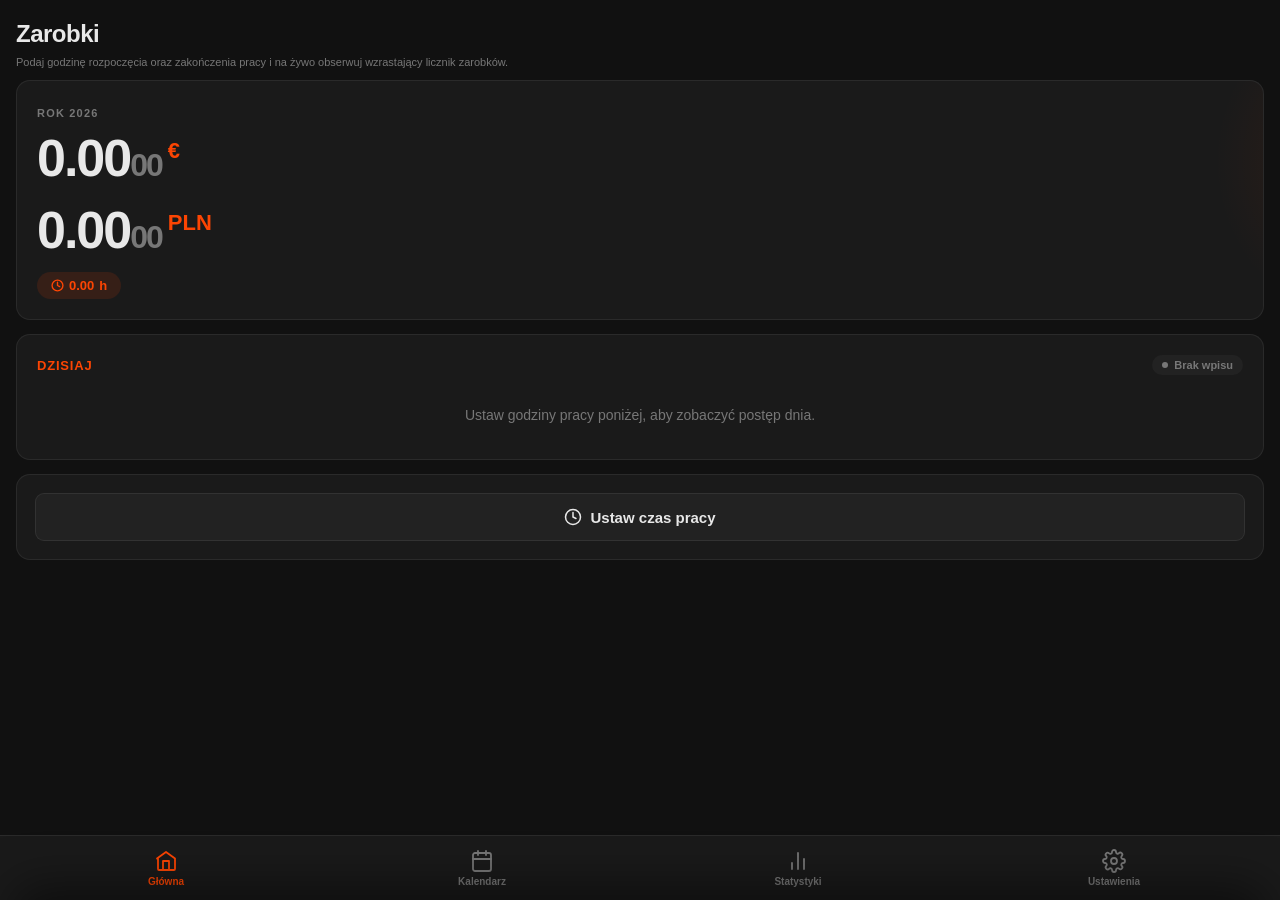
==== index.html @ 3e599119 "Update index.html" ====
<!DOCTYPE html>
<html lang="pl">
<head>
  <meta name="theme-color" content="#111111" id="theme-meta">
  <meta charset="UTF-8">
  <meta name="viewport" content="width=device-width, initial-scale=1.0, viewport-fit=cover">
  <meta name="apple-mobile-web-app-capable" content="yes">
  <meta name="mobile-web-app-capable" content="yes">
  <meta name="format-detection" content="telephone=no">
  <title>Kalkulator zarobków</title>
  <link rel="icon" type="image/png" href="Logo.png">
  <link rel="manifest" href="manifest.json">
  <style>
    *, *::before, *::after { box-sizing: border-box; margin: 0; padding: 0; }

    :root {
      --bg:        #111111;
      --surface:   #1a1a1a;
      --surface2:  #222222;
      --text:      #e8e8e8;
      --muted:     #777;
      --accent:    #fc4503;
      --accent-lo: rgba(252,69,3,0.12);
      --accent-hi: #ff6228;
      --border:    rgba(255,255,255,0.07);
      --success:   #22c55e;
      --warning:   #eab308;
      --danger:    #ff3b30;
      --r:         14px;
      --r-sm:      9px;
      --thumb-bg:  #3a3a3a;
      --thumb-ridge: rgba(255,255,255,0.35);
      --page-margin: 16px;
    }

    body.light {
      --bg:       #f0f0f5;
      --surface:  #ffffff;
      --surface2: #f7f7f9;
      --text:     #111111;
      --muted:    #6e6e73;
      --border:   rgba(0,0,0,0.07);
      --thumb-bg: #ffffff;
      --thumb-ridge: rgba(0,0,0,0.35);
    }
    
    html, body {
      overscroll-behavior-y: none;
    }

    .sheet {
      overscroll-behavior-y: contain;
    }

    html { height: 100%; background: var(--bg); }

    body {
      font-family: -apple-system, 'Segoe UI', Roboto, sans-serif;
      background: var(--bg);
      color: var(--text);
      min-height: 100%;
      overflow-x: hidden;
      overscroll-behavior-y: contain;
      -webkit-text-size-adjust: 100%;
      -webkit-tap-highlight-color: transparent;
      -webkit-overflow-scrolling: touch;
    }

    ::-webkit-scrollbar { display: none; }
    * { scrollbar-width: none; -ms-overflow-style: none; }

    .page {
      display: none;
      min-height: 100dvh;
      padding: 20px var(--page-margin) calc(88px + env(safe-area-inset-bottom));
    }
    .page.active {
      display: block;
      animation: pageIn 0.22s cubic-bezier(0.22,1,0.36,1) both;
    }

    @keyframes pageIn {
      from { opacity: 0; transform: translateY(10px); }
      to   { opacity: 1; transform: translateY(0);    }
    }

    h1 {
      font-size: 24px;
      font-weight: 700;
      letter-spacing: -0.5px;
      margin-bottom: 18px;
    }
    h2 {
      font-size: 13px;
      font-weight: 700;
      text-transform: uppercase;
      letter-spacing: 0.6px;
      color: var(--accent);
      margin-bottom: 14px;
    }

    .card {
      background: var(--surface);
      border-radius: var(--r);
      padding: 18px;
      margin-bottom: 14px;
      border: 1px solid var(--border);
    }

    /* ============================================================
       STAGGERED CARD ENTRANCE
    ============================================================ */
    .stagger-card {
      opacity: 0;
      transform: translateY(20px) scale(0.98);
      will-change: opacity, transform;
    }
    .stagger-card.stagger-visible {
      animation: staggerIn 350ms cubic-bezier(0.22,1,0.36,1) both;
    }
    @keyframes staggerIn {
      from {
        opacity: 0;
        transform: translateY(20px) scale(0.98);
      }
      to {
        opacity: 1;
        transform: translateY(0) scale(1);
      }
    }

    /* ============================================================
       STATS CARD CASCADE ANIMATION
    ============================================================ */
    .stats-animate {
      opacity: 0;
      transform: translateY(20px) scale(0.98);
      animation: statsCardIn 350ms cubic-bezier(0.22,1,0.36,1) forwards;
    }

    @keyframes statsCardIn {
      from {
        opacity: 0;
        transform: translateY(20px) scale(0.98);
      }
      to {
        opacity: 1;
        transform: translateY(0) scale(1);
      }
    }

    .field { margin-bottom: 14px; }
    .field:last-child { margin-bottom: 0; }

    label {
      display: block;
      font-size: 12px;
      font-weight: 700;
      text-transform: uppercase;
      letter-spacing: 0.5px;
      color: var(--accent);
      margin-bottom: 6px;
    }

    input[type="time"],
    input[type="date"],
    input[type="number"],
    select {
      width: 100%;
      padding: 12px 14px;
      background: var(--surface2);
      border: 1.5px solid var(--border);
      border-radius: var(--r-sm);
      color: var(--text);
      font-size: 16px;
      font-family: inherit;
      outline: none;
      -webkit-appearance: none;
      transition: border-color 0.2s;
    }
    input:focus, select:focus { border-color: var(--accent); }
    select option { background: var(--surface); }
    
    .sheet-actions {
      display: flex;
      gap: 10px;
      width: 100%;
      margin-top: 15px;
      align-items: center;
    }

    .sheet-actions .btn {
      flex: 1 !important;
      height: 48px !important;
      padding: 12px 8px;
      border: none;
      border-radius: var(--r-sm, 9px);
      font-size: 15px;
      font-weight: 600;
      cursor: pointer;
      color: #ffffff;
      transition: opacity 0.2s ease, transform 0.1s ease;
      text-align: center;
      display: inline-flex;
      align-items: center;
      justify-content: center;
      margin: 0 !important;
    }

    .sheet-actions .btn-action:active {
      transform: scale(0.98);
      opacity: 0.9;
    }

    .sheet-actions .btn-danger {
      background-color: var(--surface2) !important;
      border: 1px solid var(--border, rgba(255,255,255,0.07)) !important;
      color: var(--danger) !important;
    }

    .sheet-actions .btn-ghost {
      background-color: var(--surface2, #222222);
      border: 1px solid var(--border, rgba(255,255,255,0.07)) !important;
      color: var(--text, #e8e8e8);
    }

    .sheet-actions .btn-primary {
      background-color: var(--accent, #fc4503);
    }

    .btn {
      display: flex;
      align-items: center;
      justify-content: center;
      gap: 8px;
      width: 100%;
      min-height: 48px;
      padding: 12px 16px;
      border: none;
      border-radius: var(--r-sm);
      font-size: 15px;
      font-weight: 600;
      font-family: inherit;
      cursor: pointer;
      transition: transform 0.1s ease, opacity 0.15s ease, background 0.2s;
      user-select: none;
    }
    .btn:active { transform: scale(0.96); opacity: 0.85; }
    .btn:disabled {
      opacity: 0.4;
      cursor: not-allowed;
      pointer-events: none;
    }

    .btn-primary { background: var(--accent); color: #fff; }
    .btn-ghost   { background: var(--surface2); color: var(--text); border: 1px solid var(--border); }
    .btn-danger  { background: var(--surface2); color: #ff453a; border: 1px solid var(--border); }

    .btn + .btn { margin-top: 8px; }

    /* ============================================================
       TIME PICKER COMPONENT
    ============================================================ */
    .tp-block { margin-bottom: 20px; }
    .tp-block:last-child { margin-bottom: 0; }

    .tp-label {
      display: block;
      font-size: 12px;
      font-weight: 700;
      text-transform: uppercase;
      letter-spacing: 0.5px;
      color: var(--accent);
      margin-bottom: 10px;
    }

    .tp-matrix {
      display: flex;
      justify-content: center;
      align-items: center;
      gap: 6px;
      margin-bottom: 16px;
    }

    .tp-group {
      display: flex;
      gap: 4px;
      padding: 4px;
      border: 2px solid transparent;
      border-radius: calc(var(--r-sm) + 4px);
      transition: border-color 0.15s, box-shadow 0.15s;
    }
    .tp-group.active {
      border-color: var(--accent);
      box-shadow: 0 0 0 3px var(--accent-lo);
    }

    .tp-cell {
      width: 44px;
      height: 56px;
      background: var(--surface2);
      border-radius: var(--r-sm);
      display: flex;
      align-items: center;
      justify-content: center;
      font-size: 28px;
      font-weight: 700;
      color: var(--text);
      font-variant-numeric: tabular-nums;
      cursor: pointer;
      border: 1px solid var(--border);
      transition: background 0.15s;
      -webkit-user-select: none;
      user-select: none;
    }
    .tp-cell.placeholder { color: var(--muted); }
    .tp-cell:active { background: var(--accent-lo); }

    .tp-colon {
      font-size: 28px;
      font-weight: 700;
      color: var(--muted);
      padding: 0 2px;
      font-variant-numeric: tabular-nums;
    }

    .tp-hidden-input {
      position: absolute;
      opacity: 0;
      pointer-events: none;
      width: 1px;
      height: 1px;
      border: 0;
      padding: 0;
      font-size: 16px;
    }

    .tp-slider-wrap {
      position: relative;
      padding: 12px 0 4px;
      margin: 0 6px;
    }

    .tp-track {
      position: relative;
      height: 44px;
      background: var(--surface2);
      border-radius: var(--r-sm);
      border: 1px solid var(--border);
      overflow: visible;
      touch-action: pan-y;
      cursor: pointer;
    }

    .tp-thumb {
      position: absolute;
      top: -8px;
      bottom: -8px;
      width: 36px;
      background: var(--thumb-bg);
      border-radius: 10px;
      transform: translateX(-50%);
      display: flex;
      align-items: center;
      justify-content: center;
      gap: 3px;
      box-shadow: 0 3px 10px rgba(0,0,0,0.35);
      cursor: grab;
      touch-action: pan-y;
      z-index: 2;
      transition: transform 0.18s cubic-bezier(0.34,1.56,0.64,1);
    }
    .tp-thumb:active { cursor: grabbing; }
    .tp-thumb.pressed {
      transform: translateX(-50%) scale(0.88);
    }
    .tp-thumb::before,
    .tp-thumb::after,
    .tp-thumb > span {
      content: '';
      display: block;
      width: 2px;
      height: 22px;
      background: var(--thumb-ridge);
      border-radius: 1px;
    }
    .tp-thumb > span { background: var(--thumb-ridge); }

    .tp-ticks {
      position: absolute;
      top: 0; left: 0; right: 0; bottom: 0;
      pointer-events: none;
      border-radius: var(--r-sm);
      overflow: hidden;
    }
    .tp-tick {
      position: absolute;
      top: 50%;
      width: 1px;
      height: 8px;
      background: rgba(255,255,255,0.18);
      transform: translateY(-50%);
      border-radius: 10px;
    }
    .tp-tick.active {
      background: var(--accent);
      width: 2px;
      box-shadow: 0px 0px 8px 0px var(--accent);
    }
    body.light .tp-tick {
      background: rgba(0,0,0,0.15);
    }
    body.light .tp-tick.active {
      background: var(--accent);
    }

    .tp-axis {
      display: flex;
      justify-content: space-between;
      margin-top: 10px;
      padding: 0 4px;
    }
    .tp-axis span {
      margin-bottom: 8px;
      font-size: 13px;
      font-weight: 600;
      color: var(--muted);
    }

    .tp-error {
      color: var(--danger);
      font-size: 13px;
      font-weight: 600;
      text-align: center;
      margin-bottom: 12px;
      padding: 8px;
      background: rgba(255,59,48,0.08);
      border-radius: var(--r-sm);
      display: none;
    }
    .tp-error.show { display: block; }

    /* ============================================================
       EARNINGS
    ============================================================ */
    .earnings-card {
      padding: 26px 20px 20px;
      text-align: left;
      position: relative;
      overflow: hidden;
    }
    .earnings-card::before {
      content: '';
      position: absolute;
      top: -40%; left: 110%;
      transform: translateX(-50%);
      width: 350px; height: 350px;
      background: radial-gradient(circle, var(--accent-lo) 0%, transparent 70%);
      pointer-events: none;
    }

    .earnings-eyebrow {
      font-size: 11px;
      font-weight: 700;
      text-transform: uppercase;
      letter-spacing: 1.2px;
      color: var(--muted);
      margin-bottom: 8px;
    }

    .earnings-eur, .earnings-pln {
      font-size: 52px;
      font-weight: 800;
      letter-spacing: -2px;
      color: var(--text);
      line-height: 1.1;
      font-variant-numeric: tabular-nums;
      margin-bottom: 10px;
    }

    .small-decimal {
      font-size: 32px;
      font-weight: 700;
      color: var(--muted);
      vertical-align: baseline;
      margin-right: 2px;
    }

    .earnings-eur-symbol, .earnings-pln-symbol {
      font-size: 22px;
      font-weight: 600;
      color: var(--accent);
      vertical-align: super;
      letter-spacing: 0;
      margin-left: 4px;
    }

    .earnings-pln { margin-bottom: 18px; }

    /* ============================================================
       ANIMATED DIGIT FLIP
    ============================================================ */
    .digit-wrapper {
      display: inline-block;
      position: relative;
      vertical-align: baseline;
      overflow: hidden;
      height: 1.2em;
      line-height: 1.2;
    }

    .digit-current,
    .digit-next {
      display: block;
      position: absolute;
      top: 0;
      left: 0;
      right: 0;
      will-change: transform, filter, opacity;
    }

    .digit-current {
      position: relative;
    }

    .digit-flip-out {
      animation: digitFlipOut 0.35s cubic-bezier(0.4, 0.0, 0.6, 1) forwards;
    }

    .digit-flip-in {
      animation: digitFlipIn 0.35s cubic-bezier(0.4, 0.0, 0.6, 1) forwards;
    }

    @keyframes digitFlipOut {
      0% {
        transform: translateY(0) scale(1);
        filter: blur(0px);
        opacity: 1;
      }
      50% {
        transform: translateY(-15%) scale(0.92);
        filter: blur(3px);
        opacity: 0.3;
      }
      100% {
        transform: translateY(-30%) scale(0.85);
        filter: blur(5px);
        opacity: 0;
      }
    }

    @keyframes digitFlipIn {
      0% {
        transform: translateY(30%) scale(0.85);
        filter: blur(5px);
        opacity: 0;
      }
      50% {
        transform: translateY(15%) scale(0.92);
        filter: blur(3px);
        opacity: 0.3;
      }
      100% {
        transform: translateY(0) scale(1);
        filter: blur(0px);
        opacity: 1;
      }
    }

    .earnings-eur, .earnings-pln {
      font-size: 52px;
      font-weight: 800;
      letter-spacing: -2px;
      color: var(--text);
      line-height: 1.2;
      font-variant-numeric: tabular-nums;
      margin-bottom: 10px;
      white-space: nowrap;
    }

    .small-decimal {
      font-size: 32px;
      font-weight: 700;
      color: var(--muted);
      vertical-align: baseline;
      margin-right: 2px;
      display: inline-block;
    }

    .hours-pill {
      display: inline-flex;
      align-items: center;
      gap: 5px;
      background: var(--accent-lo);
      color: var(--accent);
      border-radius: 20px;
      padding: 6px 14px;
      font-size: 13px;
      font-weight: 700;
    }

    .year-row {
      display: none;
      align-items: center;
      justify-content: center;
      gap: 6px;
      margin-top: 18px;
      padding-top: 16px;
      border-top: 1px solid var(--border);
    }
    .year-row-label { font-size: 13px; color: var(--muted); margin-right: 4px; }

    .yr-btn {
      min-width: 44px; min-height: 44px;
      background: none; border: none; cursor: pointer;
      color: var(--accent);
      font-size: 16px;
      border-radius: var(--r-sm);
      display: flex; align-items: center; justify-content: center;
      transition: background 0.2s, transform 0.18s cubic-bezier(0.34,1.56,0.64,1);
    }
    .yr-btn:active { transform: scale(0.88); background: var(--accent-lo); }

    #mainYearInput {
      width: 72px;
      text-align: center;
      font-size: 18px;
      font-weight: 700;
      padding: 8px 4px;
    }

    .month-picker {
      display: flex;
      align-items: center;
      gap: 8px;
      margin-bottom: 14px;
    }

    .mon-arrow {
      min-width: 44px; min-height: 44px;
      background: none; border: none; cursor: pointer;
      color: var(--accent); font-size: 18px;
      border-radius: 50%;
      display: flex; align-items: center; justify-content: center;
      flex-shrink: 0;
      transition: background 0.2s, transform 0.18s cubic-bezier(0.34,1.56,0.64,1);
    }
    .mon-arrow:active { transform: scale(0.88); background: var(--accent-lo); }

    #monthSelect { flex: 1; font-weight: 600; text-align: center; }
    #yearInput   { width: 74px; text-align: center; font-weight: 600; padding: 12px 6px; }

    /* ============================================================
       CALENDAR & MULTI-SELECT
    ============================================================ */
    #calendar {
      display: grid;
      grid-template-columns: repeat(7, 1fr);
      gap: 4px;
      margin-bottom: 14px;
      transition: opacity 0.2s ease;
      touch-action: none;
      user-select: none;
      -webkit-user-select: none;
    }
    #calendar.fade { opacity: 0; }

    .cal-label {
      font-size: 10px;
      font-weight: 700;
      text-transform: uppercase;
      text-align: center;
      padding: 6px 2px;
      color: var(--muted);
    }
    .cal-label.sun { color: var(--accent); }

    .cal-day {
      background: var(--surface);
      border-radius: var(--r-sm);
      min-height: 48px;
      display: flex;
      flex-direction: column;
      align-items: center;
      justify-content: center;
      gap: 3px;
      font-size: 13px;
      cursor: pointer;
      border: 1.5px solid transparent;
      transition: transform 0.1s ease, background 0.15s;
      position: relative;
      border: solid 1px var(--border);
    }
    .cal-day:active { transform: scale(0.9); background: var(--surface2); }
    .cal-day.sun { color: var(--accent); }
    .cal-day.today { background: var(--surface2); }
    .cal-day.sel { border-color: var(--accent); }
    .cal-day.multi-sel {
      background: var(--accent-lo);
      border-color: var(--accent);
      color: var(--accent);
      border-width: 2px;
    }

    .cal-badge {
      background: var(--accent);
      color: #fff;
      border-radius: 6px;
      padding: 1px 5px;
      font-size: 9px;
      font-weight: 800;
      line-height: 1.4;
    }
    .cal-badge.off { background: #444; color: #aaa; }

    #dayDetails { margin-bottom: 14px; display: none; }
    #dayDetails h2 { color: var(--text); font-size: 15px; text-transform: none; letter-spacing: 0; }

    .detail-row {
      display: flex;
      justify-content: space-between;
      align-items: center;
      padding: 11px 0;
      border-bottom: 1px solid var(--border);
      font-size: 14px;
    }
    .detail-row:last-of-type { border-bottom: none; }
    .detail-key { color: var(--muted); }
    .detail-val { font-weight: 600; }

    .day-actions { display: flex; gap: 8px; margin-top: 14px; }
    .day-actions .btn { flex: 1; margin: 0; font-size: 14px; }

    .sum-row {
      display: flex; justify-content: space-between; align-items: center;
      padding: 11px 0; font-size: 14px;
      border-bottom: 1px solid var(--border);
    }
    .sum-row:last-child { border-bottom: none; }
    .sum-row .val { font-weight: 700; color: var(--accent); }
    .sum-row .val.error { color: var(--danger); font-size: 12px; text-align: right; }
    .sum-row .key { color: var(--muted); }

    #customDateRange { display: flex; gap: 12px; }
    #customDateRange .field { flex: 1; }

    .overlay {
      position: fixed; inset: 0;
      background: rgba(0,0,0,0.55);
      z-index: 100;
      opacity: 0; pointer-events: none;
      transition: opacity 0.3s ease;
      -webkit-backdrop-filter: blur(2px);
      backdrop-filter: blur(2px);
    }
    .overlay.open { opacity: 1; pointer-events: all; }

    .sheet {
      position: fixed;
      bottom: var(--page-margin);
      left: var(--page-margin);
      right: var(--page-margin);
      background: var(--surface);
      border-radius: var(--r);
      padding: 20px 20px calc(20px + env(safe-area-inset-bottom));
      z-index: 101;
      transform: translateY(calc(100% + var(--page-margin)));
      transition: transform 0.35s cubic-bezier(0.34,1.2,0.64,1);
      box-shadow: 0 -12px 48px rgba(0,0,0,0.5);
      border: 1px solid var(--border);
      max-height: calc(92dvh - var(--page-margin) * 2);
      overflow-y: auto;
      overscroll-behavior-y: contain;
      touch-action: auto;
    }
    .sheet.open { transform: translateY(0); transition: transform 0.35s cubic-bezier(0.22, 1, 0.36, 1); }
    .sheet.dragging { transition: none; }

    .sheet-handle {
      width: 34px; height: 4px;
      background: var(--border);
      border-radius: 2px;
      margin: 0 auto 18px;
    }
    .sheet-date {
      font-size: 17px; font-weight: 700;
      text-align: center; margin-bottom: 18px;
      color: var(--text);
    }

    .bottom-nav {
      position: fixed;
      bottom: 0; left: 0; right: 0;
      background: var(--surface);
      -webkit-backdrop-filter: blur(24px);
      backdrop-filter: blur(24px);
      display: flex;
      justify-content: space-around;
      align-items: center;
      padding: 6px 8px calc(6px + env(safe-area-inset-bottom));
      z-index: 50;
      border-top: 1px solid var(--border);
    }

    .nav-btn {
      flex: 1;
      min-height: 52px;
      background: none; border: none; cursor: pointer;
      display: flex; flex-direction: column;
      align-items: center; justify-content: center;
      gap: 3px;
      border-radius: var(--r-sm);
      color: var(--muted);
      transition: color 0.2s, transform 0.18s cubic-bezier(0.34,1.56,0.64,1), background 0.2s;
      padding: 6px 4px;
    }
    .nav-btn:active { transform: scale(0.88); background: var(--surface2); }
    .nav-btn.active { color: var(--accent); }

    .nav-btn svg {
      width: 24px; height: 24px;
      stroke: currentColor;
      fill: none;
      stroke-width: 1.8;
      stroke-linecap: round;
      stroke-linejoin: round;
      transition: stroke 0.2s;
    }
    .nav-btn span { font-size: 10px; font-weight: 600; }

    .settings-block { margin-bottom: 14px; }

    .sync-row {
      display: flex; align-items: center;
      justify-content: space-between;
      margin-bottom: 12px;
    }
    .sync-pill {
      display: inline-flex; align-items: center;
      gap: 6px; font-size: 12px; font-weight: 700;
      padding: 5px 12px; border-radius: 20px;
    }
    .sync-dot { width: 7px; height: 7px; border-radius: 50%; }

    .sync-pill.synced  { background: rgba(34,197,94,.13); color: #22c55e; }
    .sync-pill.synced  .sync-dot { background: #22c55e; }
    .sync-pill.syncing { background: rgba(234,179,8,.13); color: #eab308; }
    .sync-pill.syncing .sync-dot { background: #eab308; animation: blink 1s infinite; }
    .sync-pill.offline { background: var(--surface2); color: var(--muted); }
    .sync-pill.offline .sync-dot { background: var(--muted); }

    @keyframes blink { 0%,100%{opacity:1} 50%{opacity:0.3} }

    #installSection { display: none; }
    #installSection.show { display: block; }

    #toast {
      position: fixed;
      bottom: calc(80px + env(safe-area-inset-bottom) + 12px);
      left: 50%; transform: translateX(-50%) translateY(8px);
      background: #222; color: #fff;
      padding: 10px 20px; border-radius: 20px;
      font-size: 14px; font-weight: 600;
      white-space: nowrap; pointer-events: none;
      z-index: 200;
      opacity: 0;
      transition: opacity 0.2s, transform 0.2s;
    }
    #toast.show {
      opacity: 1;
      transform: translateX(-50%) translateY(0);
    }

    .divider { height: 1px; background: var(--border); margin: 14px 0; }
  
    hr{
      border: none;
      height: 1px;
      background-color: var(--border);
      margin: 20px 0;
    }

    /* ============================================================
       TODAY LIVE CARD
    ============================================================ */
    .today-live-card {
      padding: 20px;
      position: relative;
      overflow: hidden;
    }

    .today-live-header {
      display: flex;
      align-items: center;
      justify-content: space-between;
      margin-bottom: 16px;
    }

    .today-live-title {
      font-size: 13px;
      font-weight: 700;
      text-transform: uppercase;
      letter-spacing: 0.8px;
      color: var(--accent);
    }

    .today-live-status {
      display: inline-flex;
      align-items: center;
      gap: 6px;
      font-size: 11px;
      font-weight: 700;
      padding: 4px 10px;
      border-radius: 20px;
    }

    .today-live-status.active {
      background: rgba(252,69,3,0.12);
      color: var(--accent);
    }
    .today-live-status.active .status-dot {
      background: var(--accent);
      animation: blink 1s infinite;
    }
    .today-live-status.finished {
      background: var(--surface2);
      color: var(--muted);
    }
    .today-live-status.finished .status-dot {
      background: var(--muted);
    }
    .today-live-status.idle {
      background: var(--surface2);
      color: var(--muted);
    }
    .today-live-status.idle .status-dot {
      background: var(--muted);
    }

    .status-dot {
      width: 6px;
      height: 6px;
      border-radius: 50%;
    }

    .today-progress-wrap {
      margin-bottom: 18px;
    }

    .today-progress-times {
      display: flex;
      justify-content: space-between;
      margin-bottom: 8px;
      font-size: 13px;
      font-weight: 600;
      color: var(--muted);
      font-variant-numeric: tabular-nums;
    }

    .today-progress-bar {
      position: relative;
      height: 8px;
      background: var(--surface2);
      border-radius: 4px;
      overflow: hidden;
    }

    .today-progress-fill {
      position: absolute;
      top: 0; left: 0; bottom: 0;
      background: var(--accent);
      border-radius: 4px;
      transition: width 1s linear;
      min-width: 0;
      overflow: hidden;
    }

    .today-progress-fill::after {
      content: '';
      position: absolute;
      top: 0;
      left: 0;
      right: 0;
      bottom: 0;
      background: linear-gradient(
        110deg,
        transparent 0%,
        rgba(255,255,255,0.05) 35%,
        rgba(255,255,255,0.25) 50%,
        rgba(255,255,255,0.05) 65%,
        transparent 100%
      );
      opacity: 0;
      transform: translateX(-150%);
      pointer-events: none;
    }

    .today-progress-fill.sweep-active::after {
      opacity: 0.5;
      animation: lightSweep 2200ms linear infinite;
    }

    .today-progress-fill.sweep-finishing::after {
      animation: lightSweepFadeOut 800ms ease-out forwards;
    }

    @keyframes lightSweep {
      0%   { transform: translateX(-150%); }
      100% { transform: translateX(250%);  }
    }

    @keyframes lightSweepFadeOut {
      0%   { opacity: 0.5; transform: translateX(-150%); }
      100% { opacity: 0;   transform: translateX(250%);  }
    }

    .today-stats-grid {
      display: grid;
      grid-template-columns: 1fr 1fr 1fr;
      gap: 10px;
    }

    .today-stat {
      text-align: center;
      padding: 10px 6px;
      background: var(--surface2);
      border-radius: var(--r-sm);
      border: 1px solid var(--border);
    }

    .today-stat-value {
      font-size: 18px;
      font-weight: 800;
      color: var(--text);
      font-variant-numeric: tabular-nums;
      line-height: 1.2;
      margin-bottom: 3px;
    }

    .today-stat-value.accent {
      color: var(--text);
    }

    .today-stat-label {
      font-size: 10px;
      font-weight: 600;
      text-transform: uppercase;
      letter-spacing: 0.3px;
      color: var(--muted);
    }

    .today-no-entry {
      text-align: center;
      color: var(--muted);
      font-size: 14px;
      padding: 16px 0;
    }

    /* ============================================================
       STATS PAGE
    ============================================================ */
    .stats-grid {
      display: grid;
      grid-template-columns: 1fr 1fr;
      gap: 10px;
      margin-bottom: 14px;
    }

    .stat-card {
      background: var(--surface);
      border-radius: var(--r);
      padding: 16px;
      border: 1px solid var(--border);
      text-align: center;
    }
    .stat-card.wide {
      grid-column: 1 / -1;
    }

    .stat-card-hidden {
      opacity: 0;
      transform: translateY(20px) scale(0.98);
    }

    .stat-card-icon {
      display: flex;
      align-items: center;
      justify-content: center;
      width: 40px;
      height: 40px;
      background: var(--accent-lo);
      border-radius: 10px;
      margin: 0 auto 10px;
      color: var(--accent);
    }

    .stat-card-value {
      font-size: 24px;
      font-weight: 800;
      color: var(--text);
      font-variant-numeric: tabular-nums;
      line-height: 1.2;
      margin-bottom: 4px;
    }

    @keyframes statBounce {
      0%   { transform: scale(1);    }
      40%  { transform: scale(1.08); }
      70%  { transform: scale(0.97); }
      100% { transform: scale(1);    }
    }
    .stat-card-value.bounce {
      animation: statBounce 350ms cubic-bezier(0.34,1.56,0.64,1) both;
    }

    .stat-card-label {
      font-size: 11px;
      font-weight: 600;
      text-transform: uppercase;
      letter-spacing: 0.4px;
      color: var(--muted);
    }

    .stat-card-sub {
      font-size: 12px;
      color: var(--muted);
      margin-top: 4px;
      font-variant-numeric: tabular-nums;
    }

    .yoy-table {
      width: 100%;
      border-collapse: collapse;
    }
    .yoy-table th {
      font-size: 11px;
      font-weight: 700;
      text-transform: uppercase;
      letter-spacing: 0.4px;
      color: var(--accent);
      text-align: left;
      padding: 8px 6px;
      border-bottom: 1px solid var(--border);
    }
    .yoy-table td {
      font-size: 14px;
      padding: 10px 6px;
      border-bottom: 1px solid var(--border);
      font-variant-numeric: tabular-nums;
    }
    .yoy-table tr:last-child td { border-bottom: none; }

    /* ============================================================
       RECENT ENTRIES LIST
    ============================================================ */
    .recent-entry {
      display: flex;
      align-items: center;
      justify-content: space-between;
      padding: 12px 0;
      border-bottom: 1px solid var(--border);
      font-size: 14px;
    }
    .recent-entry:last-child { border-bottom: none; }

    .recent-entry-left {
      display: flex;
      flex-direction: column;
      gap: 2px;
    }

    .recent-entry-date {
      font-weight: 700;
      font-size: 14px;
      color: var(--text);
    }

    .recent-entry-hours {
      font-size: 12px;
      color: var(--muted);
      font-variant-numeric: tabular-nums;
    }

    .recent-entry-earnings {
      font-weight: 700;
      font-size: 15px;
      color: var(--accent);
      font-variant-numeric: tabular-nums;
    }

    .recent-entry-off {
      font-size: 13px;
      color: var(--muted);
      font-style: italic;
    }

    /* ============================================================
       EFEKT PRZESTRZENNY DLA TŁA POD BOTTOM SHEET
    ============================================================ */
    #appContainer {
      width: 100%;
      min-height: 100dvh;
      transition: transform 0.6s cubic-bezier(0.25, 1, 0.5, 1), 
                  opacity 0.6s ease, 
                  border-radius 0.6s ease;
      transform-origin: bottom 20%;
      will-change: transform, border-radius;
    }

    /* Stan, gdy bottomSheet jest otwarty */
    #appContainer.scaled-back {
      transform: scale(0.96);
      opacity: 1;
      border-radius: 24px;
      overflow: hidden;
      pointer-events: none;
    }
  </style>
</head>
<body>

<!-- ============================================================
     APP CONTAINER — zawiera wszystkie strony i dolną nawigację
     (elementy poza nim: overlay, sheet, toast — nie są skalowane)
============================================================ -->
<div id="appContainer">

  <div id="mainPage" class="page active">
    <h1>Zarobki</h1>
    <p style="font-size: 11px; color: var(--muted); margin-top: -10px; margin-bottom: 12px;">Podaj godzinę rozpoczęcia oraz zakończenia pracy i na żywo obserwuj wzrastający licznik zarobków.</p>

    <!-- Card 1: Earnings -->
    <div class="card earnings-card stagger-card" data-stagger="0">
      <div class="earnings-eyebrow" id="earningsYearLabel">Rok 2025</div>
      
      <div class="earnings-eur">
        <span id="earningsEURMain">0.00</span><span id="earningsEURSub" class="small-decimal">00</span><span class="earnings-eur-symbol">€</span>
      </div>
      
      <div class="earnings-pln">
        <span id="earningsPLNMain">0.00</span><span id="earningsPLNSub" class="small-decimal">00</span><span class="earnings-pln-symbol">PLN</span>
      </div>

      <div class="hours-pill">
        <svg width="13" height="13" viewBox="0 0 24 24" fill="none" stroke="currentColor" stroke-width="2.5" stroke-linecap="round" stroke-linejoin="round">
          <circle cx="12" cy="12" r="10"/><polyline points="12 6 12 12 16 14"/>
        </svg>
        <span id="hoursWorked">0.00</span> h
      </div>
      <div class="year-row">
        <button class="yr-btn" id="mainYearDown">&#9660;</button>
        <input type="number" id="mainYearInput" value="2025" min="2000" max="2100">
        <button class="yr-btn" id="mainYearUp">&#9650;</button>
      </div>
    </div>

    <!-- Card 2: Today Live -->
    <div class="card today-live-card stagger-card" id="todayLiveCard" data-stagger="1">
      <div class="today-live-header">
        <span class="today-live-title">Dzisiaj</span>
        <span class="today-live-status idle" id="todayLiveStatus">
          <span class="status-dot"></span>
          <span id="todayLiveStatusText">Brak wpisu</span>
        </span>
      </div>
      <div id="todayLiveContent">
        <div class="today-no-entry">Ustaw godziny pracy poniżej, aby zobaczyć postęp dnia.</div>
      </div>
    </div>

    <!-- Card 3: Set Time Button -->
    <div class="card stagger-card" data-stagger="2">
      <button class="btn btn-ghost" onclick="openTodaySheet()">
        <svg width="18" height="18" viewBox="0 0 24 24" fill="none" stroke="currentColor" stroke-width="2" stroke-linecap="round" stroke-linejoin="round">
          <circle cx="12" cy="12" r="10"/><polyline points="12 6 12 12 16 14"/>
        </svg>
        Ustaw czas pracy
      </button>
    </div>
  </div>

  <div id="calendarPage" class="page">
    <h1>Kalendarz</h1>
    <p style="font-size: 11px; color: var(--muted); margin-top: -10px; margin-bottom: 12px;">Dotknij dnia, aby go edytować, lub przytrzymaj i przesuń, aby zaznaczyć zakres dni.</p>

    <!-- Card 1: Month Picker -->
    <div class="stagger-card" data-stagger="0">
      <div class="month-picker">
        <button class="mon-arrow" id="prevMonth">&#9650;</button>
        <select id="monthSelect">
          <option value="0">Styczeń</option><option value="1">Luty</option>
          <option value="2">Marzec</option><option value="3">Kwiecień</option>
          <option value="4">Maj</option><option value="5">Czerwiec</option>
          <option value="6">Lipiec</option><option value="7">Sierpień</option>
          <option value="8">Wrzesień</option><option value="9">Październik</option>
          <option value="10">Listopad</option><option value="11">Grudzień</option>
        </select>
        <input type="number" id="yearInput" value="2025" min="2000" max="2100">
        <button class="mon-arrow" id="nextMonth">&#9660;</button>
      </div>
    </div>

    <!-- Card 2: Calendar grid -->
    <div class="stagger-card" data-stagger="1">
      <div id="calendar"></div>
    </div>

    <!-- Card 3: Recent Entries -->
    <div class="card stagger-card" id="recentEntriesCard" data-stagger="2">
      <h2>Ostatnie wpisy</h2>
      <div id="recentEntriesList"></div>
    </div>
  </div>

  <!-- STATS PAGE -->
  <div id="statsPage" class="page">
    <h1>Statystyki</h1>
    <p style="font-size: 11px; color: var(--muted); margin-top: -10px; margin-bottom: 12px;">Szczegółowe podsumowanie Twojej pracy i zarobków na przestrzeni czasu.</p>

    <!-- Card 1: Stat Grid -->
    <div class="stagger-card" data-stagger="0">
      <div class="stats-grid" id="statsGrid"></div>
    </div>

    <!-- Card 2: Year Comparison -->
    <div class="card stagger-card" data-stagger="1">
      <h2>Zarobki rok do roku</h2>
      <div id="yoyTableWrap"></div>
    </div>
  </div>

  <div id="settingsPage" class="page">
    <h1>Ustawienia</h1>
    <p style="font-size: 11px; color: var(--muted); margin-top: -10px; margin-bottom: 12px;">Modyfikuj stawki godzinowe i kurs przewalutowania, dostosuj motyw lub eksportuj i importuj dane.</p>

    <!-- Card 1: Rates -->
    <div class="card settings-block stagger-card" data-stagger="0">
      <div class="field">
        <label for="hourlyRateInput">Stawka godzinowa (EUR)</label>
        <input type="number" id="hourlyRateInput" step="0.01" min="0" placeholder="np. 11.17">
      </div>
      <div class="field">
        <label for="plnRateInput">Kurs EUR → PLN</label>
        <input type="number" id="plnRateInput" step="0.01" min="0" placeholder="np. 4.30">
      </div>
      <button class="btn btn-primary" onclick="saveRates()">Zapisz stawki</button>
    </div>

    <!-- Card 2: Appearance -->
    <div class="card settings-block stagger-card" data-stagger="1">
      <h2>Wygląd</h2>
      <button class="btn btn-ghost" onclick="toggleTheme()">
        <svg width="18" height="18" viewBox="0 0 24 24" fill="none" stroke="currentColor" stroke-width="2" stroke-linecap="round" stroke-linejoin="round">
          <circle cx="12" cy="12" r="5"/><line x1="12" y1="1" x2="12" y2="3"/>
          <line x1="12" y1="21" x2="12" y2="23"/><line x1="4.22" y1="4.22" x2="5.64" y2="5.64"/>
          <line x1="18.36" y1="18.36" x2="19.78" y2="19.78"/><line x1="1" y1="12" x2="3" y2="12"/>
          <line x1="21" y1="12" x2="23" y2="12"/><line x1="4.22" y1="19.78" x2="5.64" y2="18.36"/>
          <line x1="18.36" y1="5.64" x2="19.78" y2="4.22"/>
        </svg>
        Przełącz jasny / ciemny
      </button>
    </div>

    <!-- Card 3: Backup -->
    <div class="card settings-block stagger-card" data-stagger="2">
      <h2>Kopie zapasowe</h2>
      <button class="btn btn-ghost" onclick="backupData()">Eksportuj dane (JSON)</button>
      <button class="btn btn-ghost" onclick="restoreData()">Importuj dane (JSON)</button>
      <input type="file" id="restoreFile" accept=".json" style="display:none;" onchange="handleFileUpload(event)">
    </div>

    <!-- Card 4: Drive -->
    <div class="card settings-block stagger-card" data-stagger="3">
      <h2>Google Drive</h2>
      <div class="sync-row">
        <span id="syncStatus" class="sync-pill offline">
          <span class="sync-dot"></span>Tryb offline
        </span>
      </div>
      <button class="btn btn-ghost" id="authButton" onclick="handleAuthClick()">
        <svg width="18" height="18" viewBox="0 0 24 24" fill="none" stroke="currentColor" stroke-width="2" stroke-linecap="round" stroke-linejoin="round">
          <path d="M12 22C6.48 22 2 17.52 2 12S6.48 2 12 2s10 4.48 10 10-4.48 10-10 10z"/>
          <path d="M12 8v8M8 12h8"/>
        </svg>
        Połącz z Google Drive
      </button>
      <button class="btn btn-ghost" id="gdriveBackupBtn" style="display:none;" onclick="backupToGDrive()">Wyślij kopię na Drive</button>
      <button class="btn btn-ghost" id="gdriveRestoreBtn" style="display:none;" onclick="restoreFromGDrive()">Przywróć z Drive</button>
    </div>

    <!-- Card 5: Install -->
    <div class="card settings-block stagger-card" id="installSection" data-stagger="4">
      <h2>Instalacja</h2>
      <p style="font-size:13px;color:var(--muted);margin-bottom:12px;">Zainstaluj aplikację na ekranie głównym dla szybkiego dostępu.</p>
      <button class="btn btn-primary" onclick="triggerInstall()">
        <svg width="18" height="18" viewBox="0 0 24 24" fill="none" stroke="currentColor" stroke-width="2" stroke-linecap="round" stroke-linejoin="round">
          <path d="M21 15v4a2 2 0 0 1-2 2H5a2 2 0 0 1-2-2v-4"/>
          <polyline points="7 10 12 15 17 10"/><line x1="12" y1="15" x2="12" y2="3"/>
        </svg>
        Zainstaluj aplikację
      </button>
    </div>
  </div>

  <!-- Dolna nawigacja WEWNĄTRZ appContainer — skaluje się razem z resztą -->


</div><!-- /#appContainer -->

<!-- ============================================================
     ELEMENTY POZA appContainer — nie są skalowane
============================================================ -->

  <nav class="bottom-nav">
    <button class="nav-btn active" id="mainPageBtn" onclick="showPage('mainPage')">
      <svg viewBox="0 0 24 24">
        <path d="M3 9.5L12 3l9 6.5V20a1 1 0 0 1-1 1H5a1 1 0 0 1-1-1V9.5z"/>
        <polyline points="9 21 9 12 15 12 15 21"/>
      </svg>
      <span>Główna</span>
    </button>
    <button class="nav-btn" id="calendarPageBtn" onclick="showPage('calendarPage')">
      <svg viewBox="0 0 24 24">
        <rect x="3" y="4" width="18" height="18" rx="2" ry="2"/>
        <line x1="16" y1="2" x2="16" y2="6"/>
        <line x1="8" y1="2" x2="8" y2="6"/>
        <line x1="3" y1="10" x2="21" y2="10"/>
      </svg>
      <span>Kalendarz</span>
    </button>
    <button class="nav-btn" id="statsPageBtn" onclick="showPage('statsPage')">
      <svg viewBox="0 0 24 24">
        <path d="M18 20V10M12 20V4M6 20v-6"/>
      </svg>
      <span>Statystyki</span>
    </button>
    <button class="nav-btn" id="settingsPageBtn" onclick="showPage('settingsPage')">
      <svg viewBox="0 0 24 24">
        <circle cx="12" cy="12" r="3"/>
        <path d="M19.4 15a1.65 1.65 0 0 0 .33 1.82l.06.06a2 2 0 0 1-2.83 2.83l-.06-.06a1.65 1.65 0 0 0-1.82-.33 1.65 1.65 0 0 0-1 1.51V21a2 2 0 0 1-4 0v-.09A1.65 1.65 0 0 0 9 19.4a1.65 1.65 0 0 0-1.82.33l-.06.06a2 2 0 0 1-2.83-2.83l.06-.06A1.65 1.65 0 0 0 4.68 15a1.65 1.65 0 0 0-1.51-1H3a2 2 0 0 1 0-4h.09A1.65 1.65 0 0 0 4.6 9a1.65 1.65 0 0 0-.33-1.82l-.06-.06a2 2 0 0 1 2.83-2.83l.06.06A1.65 1.65 0 0 0 9 4.68a1.65 1.65 0 0 0 1-1.51V3a2 2 0 0 1 4 0v.09a1.65 1.65 0 0 0 1 1.51 1.65 1.65 0 0 0 1.82-.33l.06-.06a2 2 0 0 1 2.83 2.83l-.06.06A1.65 1.65 0 0 0 19.4 9a1.65 1.65 0 0 0 1.51 1H21a2 2 0 0 1 0 4h-.09a1.65 1.65 0 0 0-1.51 1z"/>
      </svg>
      <span>Ustawienia</span>
    </button>
  </nav>

<div class="overlay" id="sheetOverlay" onclick="closeSheet()"></div>

<div class="sheet" id="bottomSheet">
  <div class="sheet-handle"></div>
  <div class="sheet-date" id="sheetDate">—</div>

  <div class="tp-error" id="sheetError">Godzina zakończenia musi być późniejsza niż rozpoczęcia!</div>

  <div class="tp-block" data-tp="sheet-start" data-kind="start">
    <span class="tp-label">Rozpoczęcie</span>
    <div class="tp-matrix">
      <div class="tp-group" data-seg="hour">
        <div class="tp-cell" data-pos="0">_</div>
        <div class="tp-cell" data-pos="1">_</div>
      </div>
      <span class="tp-colon">:</span>
      <div class="tp-group" data-seg="min">
        <div class="tp-cell" data-pos="0">_</div>
        <div class="tp-cell" data-pos="1">_</div>
      </div>
      <input type="tel" inputmode="numeric" class="tp-hidden-input" maxlength="1" autocomplete="off">
    </div>
    <div class="tp-slider-wrap">
      <div class="tp-track">
        <div class="tp-ticks"></div>
        <div class="tp-thumb"><span></span></div>
      </div>
      <div class="tp-axis"><span>00:00</span><span>06:00</span><span>12:00</span></div>
    </div>
  </div>
  <hr>

  <div class="tp-block" data-tp="sheet-end" data-kind="end">
    <span class="tp-label">Zakończenie</span>
    <div class="tp-matrix">
      <div class="tp-group" data-seg="hour">
        <div class="tp-cell" data-pos="0">_</div>
        <div class="tp-cell" data-pos="1">_</div>
      </div>
      <span class="tp-colon">:</span>
      <div class="tp-group" data-seg="min">
        <div class="tp-cell" data-pos="0">_</div>
        <div class="tp-cell" data-pos="1">_</div>
      </div>
      <input type="tel" inputmode="numeric" class="tp-hidden-input" maxlength="1" autocomplete="off">
    </div>
    <div class="tp-slider-wrap">
      <div class="tp-track">
        <div class="tp-ticks"></div>
        <div class="tp-thumb"><span></span></div>
      </div>
      <div class="tp-axis"><span>12:00</span><span>18:00</span><span>24:00</span></div>
    </div>
  </div>

  <div class="sheet-actions">
    <button class="btn btn-danger" id="sheetDelete" onclick="deleteEntry()">Usuń</button>
    <button class="btn btn-ghost" id="sheetDayOffBtn" onclick="setDayOff()">Wolny</button>
    <button class="btn btn-primary" id="sheetSaveBtn" onclick="saveSheet()">Zapisz</button>
  </div>
</div>

<div id="toast"></div>

<script>
// ================================================================
//  STATE
// ================================================================
let preventRefresh = false;

document.addEventListener('touchmove', (e) => {
  if (preventRefresh && e.cancelable) {
    e.preventDefault();
  }
}, { passive: false });

document.addEventListener('touchstart', (e) => {
  const sheet = document.getElementById('bottomSheet');
  if (sheet && sheet.classList.contains('open')) {
    preventRefresh = true;
  } else {
    preventRefresh = false;
  }
});

let workData   = {};
let HOURLY_RATE = 11.17;
let PLN_RATE    = 4.30;
const GDRIVE_CLIENT_ID = 'YOUR_GOOGLE_CLIENT_ID.apps.googleusercontent.com';
const GDRIVE_SCOPES    = 'https://www.googleapis.com/auth/drive.appdata';
const GDRIVE_FILE      = 'kalkulator_backup.json';

let isSelectingCalendar = false;
let selectedDates = new Set();
let sheetDate = null; 

let calendarTouchTimer = null;
let isLongPressed = false;
let selectionStartDateStr = null;
let activePointerCell = null;

let sheetDragStartY = 0;
let sheetDragCurrentY = 0;
let isDraggingSheet = false;

// ================================================================
//  HAPTIC VIBRATION UTILITY
// ================================================================
function vibBtn() {
  if (navigator.vibrate) navigator.vibrate(10);
}
function vibSlider() {
  if (navigator.vibrate) navigator.vibrate(8);
}

document.addEventListener('click', (e) => {
  if (e.target.closest('.btn') || e.target.closest('.yr-btn') || e.target.closest('.mon-arrow') || e.target.closest('.nav-btn') || e.target.closest('.tp-cell') || e.target.closest('.cal-day')) {
    vibBtn();
  }
});

// ================================================================
//  STAGGERED CARD ENTRANCE SYSTEM
// ================================================================
function triggerStaggeredEntrance(pageId) {
  const page = document.getElementById(pageId);
  if (!page) return;

  const cards = page.querySelectorAll('.stagger-card');

  cards.forEach((card) => {
    card.classList.remove('stagger-visible');
    card.style.opacity = '0';
    card.style.transform = 'translateY(20px) scale(0.98)';
    card.style.animation = 'none';
  });

  void page.offsetWidth;

  cards.forEach((card) => {
    const order = parseInt(card.dataset.stagger || '0', 10);
    const delay = order * 50;

    setTimeout(() => {
      card.style.animation = '';
      card.style.opacity = '';
      card.style.transform = '';
      card.classList.add('stagger-visible');
      card.style.animationDelay = '0ms';
    }, delay);
  });
}

// ================================================================
//  STATS CARDS CASCADE ANIMATION
// ================================================================
function animateStatsCards() {
  const cards = document.querySelectorAll('#statsGrid .stat-card');
  cards.forEach((card) => {
    card.classList.remove('stats-animate');
  });

  void document.getElementById('statsGrid').offsetWidth;

  cards.forEach((card, index) => {
    setTimeout(() => {
      card.classList.add('stats-animate');
    }, index * 70);
  });
}

// ================================================================
//  TIME PICKER COMPONENT
// ================================================================
const TP_INSTANCES = {};

function tpRangeFor(kind) {
  return kind === 'start' ? { min: 0, max: 12 } : { min: 12, max: 24 };
}

function tpCreate(id, onChange) {
  const root = document.querySelector(`[data-tp="${id}"]`);
  if (!root) return null;
  const kind = root.dataset.kind;
  const inst = {
    id, kind, root, onChange,
    hourBuf: '', minBuf: '',
    hourVal: kind === 'start' ? 5 : 20,
    minVal: 30,
    activeSeg: null,
    hidden: root.querySelector('.tp-hidden-input'),
    hourGroup: root.querySelector('[data-seg="hour"]'),
    minGroup: root.querySelector('[data-seg="min"]'),
    track: root.querySelector('.tp-track'),
    thumb: root.querySelector('.tp-thumb'),
    ticks: root.querySelector('.tp-ticks'),
    dragPct: null,
    lastVibTime: null 
  };
  TP_INSTANCES[id] = inst;

  tpBuildTicks(inst);

  root.querySelectorAll('[data-seg="hour"] .tp-cell').forEach(c => {
    c.addEventListener('click', (e) => { e.preventDefault(); tpFocusSeg(inst, 'hour'); });
  });
  root.querySelectorAll('[data-seg="min"] .tp-cell').forEach(c => {
    c.addEventListener('click', (e) => { e.preventDefault(); tpFocusSeg(inst, 'min'); });
  });

  inst.hidden.addEventListener('keydown', (e) => tpKeydown(inst, e));
  inst.hidden.addEventListener('input',   (e) => tpHandleInput(inst, e));
  inst.hidden.addEventListener('blur',    ()  => { setTimeout(() => tpBlurMaybe(inst), 80); });
  inst.hidden.addEventListener('focus',   ()  => tpScrollIntoView(root));

  tpAttachSlider(inst);
  tpRender(inst);
  return inst;
}

function tpBuildTicks(inst) {
  if (!inst.ticks) return;
  const r = tpRangeFor(inst.kind);
  const totalSteps = (r.max - r.min) * 2;
  for (let i = 0; i <= totalSteps; i++) {
    const tick = document.createElement('div');
    tick.className = 'tp-tick';
    tick.style.left = `${(i / totalSteps) * 100}%`;
    inst.ticks.appendChild(tick);
  }
}

function tpBlurMaybe(inst) {
  if (document.activeElement !== inst.hidden) {
    inst.activeSeg = null;
    inst.hourBuf = '';
    inst.minBuf = '';
    tpRender(inst);
  }
}

function tpScrollIntoView(el) {
  setTimeout(() => {
    try { el.scrollIntoView({ behavior: 'smooth', block: 'center' }); } catch (_) {}
  }, 250);
}

function tpFocusSeg(inst, seg) {
  inst.activeSeg = seg;
  if (seg === 'hour') inst.hourBuf = '';
  else inst.minBuf = '';
  inst.hidden.value = '';
  inst.hidden.focus();
  tpRender(inst);
}

function tpKeydown(inst, e) {
  if (e.key === 'Backspace') {
    e.preventDefault();
    tpBackspace(inst);
  } else if (e.key === 'Tab' || e.key === 'Enter') {
  } else if (e.key.length === 1 && !/[0-9]/.test(e.key)) {
    e.preventDefault();
  }
}

function tpHandleInput(inst, e) {
  const ch = (inst.hidden.value || '').slice(-1);
  inst.hidden.value = '';
  if (!ch || !/[0-9]/.test(ch)) return;
  tpPredict(inst, ch);
}

function tpPredict(inst, digit) {
  const d = parseInt(digit, 10);
  if (inst.activeSeg === 'hour') {
    if (inst.hourBuf.length === 0) {
      if (d <= 2) {
        inst.hourBuf = String(d);
      } else {
        inst.hourVal = d;
        inst.hourBuf = '';
        inst.activeSeg = 'min';
        inst.minBuf = '';
        tpCommit(inst);
      }
    } else {
      const candidate = parseInt(inst.hourBuf + d, 10);
      if (candidate <= 23) {
        inst.hourVal = candidate;
        inst.hourBuf = '';
        inst.activeSeg = 'min';
        inst.minBuf = '';
        tpCommit(inst);
      } else {
        inst.hourVal = parseInt(inst.hourBuf, 10);
        inst.hourBuf = '';
        inst.activeSeg = 'min';
        inst.minBuf = '';
        tpCommit(inst);
        tpPredict(inst, digit);
        return;
      }
    }
  } else if (inst.activeSeg === 'min') {
    if (inst.minBuf.length === 0) {
      if (d <= 5) {
        inst.minBuf = String(d);
      } else {
        inst.minVal = d;
        inst.minBuf = '';
        tpCommit(inst);
      }
    } else {
      inst.minVal = parseInt(inst.minBuf + d, 10);
      inst.minBuf = '';
      tpCommit(inst);
    }
  }
  tpRender(inst);
}

function tpBackspace(inst) {
  if (inst.activeSeg === 'hour') {
    if (inst.hourBuf.length > 0) inst.hourBuf = '';
    else inst.hourVal = -1;
  } else if (inst.activeSeg === 'min') {
    if (inst.minBuf.length > 0) inst.minBuf = '';
    else if (inst.minVal >= 0) {
      inst.minVal = -1;
    } else {
      inst.activeSeg = 'hour';
      inst.hourBuf = '';
      inst.hourVal = -1;
    }
  }
  tpRender(inst);
  if (inst.hourVal >= 0 && inst.minVal >= 0) tpCommit(inst);
}

function tpCommit(inst) {
  inst.dragPct = null;
  if (inst.onChange) inst.onChange(tpGetTime(inst));
  tpUpdateSlider(inst);
  validatePickers();
}

function tpGetTime(inst) {
  if (inst.hourVal < 0 || inst.minVal < 0) return null;
  return `${String(inst.hourVal).padStart(2,'0')}:${String(inst.minVal).padStart(2,'0')}`;
}

function tpSetTime(inst, hhmm, opts = {}) {
  if (!hhmm || !/^\d{1,2}:\d{2}$/.test(hhmm)) return;
  const [h, m] = hhmm.split(':').map(Number);
  inst.hourVal = h;
  inst.minVal = m;
  inst.hourBuf = '';
  inst.minBuf = '';
  inst.dragPct = null;
  tpRender(inst);
  tpUpdateSlider(inst);
  if (!opts.silent && inst.onChange) inst.onChange(tpGetTime(inst));
}

function tpRender(inst) {
  const hCells = inst.hourGroup.querySelectorAll('.tp-cell');
  const mCells = inst.minGroup.querySelectorAll('.tp-cell');

  let h0 = '_', h1 = '_';
  if (inst.hourBuf.length > 0) {
    h0 = inst.hourBuf; h1 = '_';
  } else if (inst.hourVal >= 0) {
    const s = String(inst.hourVal).padStart(2, '0');
    h0 = s[0]; h1 = s[1];
  }
  hCells[0].textContent = h0;
  hCells[1].textContent = h1;
  hCells[0].classList.toggle('placeholder', h0 === '_');
  hCells[1].classList.toggle('placeholder', h1 === '_');

  let m0 = '_', m1 = '_';
  if (inst.minBuf.length > 0) {
    m0 = inst.minBuf; m1 = '_';
  } else if (inst.minVal >= 0) {
    const s = String(inst.minVal).padStart(2, '0');
    m0 = s[0]; m1 = s[1];
  }
  mCells[0].textContent = m0;
  mCells[1].textContent = m1;
  mCells[0].classList.toggle('placeholder', m0 === '_');
  mCells[1].classList.toggle('placeholder', m1 === '_');

  inst.hourGroup.classList.toggle('active', inst.activeSeg === 'hour');
  inst.minGroup.classList.toggle('active', inst.activeSeg === 'min');
}

function tpUpdateSlider(inst) {
  if (inst.hourVal < 0 || inst.minVal < 0) return;
  const totalMin = inst.hourVal * 60 + inst.minVal;
  const r = tpRangeFor(inst.kind);
  const minM = r.min * 60, maxM = r.max * 60;
  let pct = (totalMin - minM) / (maxM - minM);
  pct = Math.max(0, Math.min(1, pct));
  tpApplySliderVisual(inst, pct);
}

function tpApplySliderVisual(inst, pct) {
  const pctStr = (pct * 100).toFixed(4) + '%';
  inst.thumb.style.left = pctStr;

  const ticksList = inst.ticks.querySelectorAll('.tp-tick');
  const totalTicks = ticksList.length - 1;
  const currentTickIndex = Math.round(pct * totalTicks);

  ticksList.forEach((tick, idx) => {
    if (inst.kind === 'start') {
      tick.classList.toggle('active', idx >= currentTickIndex);
    } else {
      tick.classList.toggle('active', idx <= currentTickIndex);
    }
  });
}

function tpAttachSlider(inst) {
  let dragging = false;
  let startX = 0;
  let startY = 0;
  let isScrolling = false;
  let isSliderMoving = false;

  function pctFromEvent(e) {
    const rect = inst.track.getBoundingClientRect();
    const clientX = e.touches ? e.touches[0].clientX : e.clientX;
    const x = clientX - rect.left;
    return Math.max(0, Math.min(1, x / rect.width));
  }

  function applyPctSnapped(pct) {
    const r = tpRangeFor(inst.kind);
    const rawMin = r.min * 60 + pct * (r.max - r.min) * 60;
    const snapped = Math.round(rawMin / 30) * 30;
    let h = Math.floor(snapped / 60);
    let m = snapped % 60;
    if (h > r.max || (h === r.max && m > 0)) { h = r.max; m = 0; }
    if (h < r.min) { h = r.min; m = 0; }

    const combinedString = `${h}:${m}`;
    if (inst.lastVibTime !== combinedString) {
      inst.lastVibTime = combinedString;
      vibSlider(); 
    }

    inst.hourVal = h;
    inst.minVal  = m;
    inst.hourBuf = '';
    inst.minBuf  = '';
    tpRender(inst);
    if (inst.onChange) inst.onChange(tpGetTime(inst));
    validatePickers();
  }

  function onDown(e) {
    if (!e.touches) e.preventDefault();
    
    dragging = true;
    isScrolling = false;
    isSliderMoving = false;
    
    startX = e.touches ? e.touches[0].clientX : e.clientX;
    startY = e.touches ? e.touches[0].clientY : e.clientY;

    inst.activeSeg = null;
    if (document.activeElement === inst.hidden) inst.hidden.blur();
    tpRender(inst);

    inst.thumb.classList.add('pressed');

    if (!e.touches) {
      isSliderMoving = true;
      const pct = pctFromEvent(e);
      inst.dragPct = pct;
      tpApplySliderVisual(inst, pct);
      applyPctSnapped(pct);
    }
  }

  function onMove(e) {
    if (!dragging) return;
    if (isScrolling) return;

    if (e.touches && !isSliderMoving) {
      const currentX = e.touches[0].clientX;
      const currentY = e.touches[0].clientY;
      const diffX = Math.abs(currentX - startX);
      const diffY = Math.abs(currentY - startY);

      if (diffX < 5 && diffY < 5) return;
      if (diffY > diffX) {
        isScrolling = true;
        dragging = false;
        inst.thumb.classList.remove('pressed');
        return;
      } else {
        isSliderMoving = true;
      }
    }

    e.preventDefault();
    const pct = pctFromEvent(e);
    inst.dragPct = pct;
    tpApplySliderVisual(inst, pct);
    applyPctSnapped(pct);
  }

  function onUp() {
    if (!dragging) return;
    dragging = false;
    isScrolling = false;
    isSliderMoving = false;
    inst.thumb.classList.remove('pressed');
    inst.dragPct = null;
    tpUpdateSlider(inst);
  }

  inst.track.addEventListener('mousedown', onDown);
  document.addEventListener('mousemove', onMove);
  document.addEventListener('mouseup', onUp);

  inst.track.addEventListener('touchstart', onDown);
  document.addEventListener('touchmove',  onMove,  { passive: false });
  document.addEventListener('touchend',   onUp);
}

const PAIRS = {
  sheet: { start: 'sheet-start', end: 'sheet-end', errEl: 'sheetError', saveBtn: 'sheetSaveBtn' },
};

function validatePickers() {
  for (const k of Object.keys(PAIRS)) {
    const p = PAIRS[k];
    const s = TP_INSTANCES[p.start];
    const e = TP_INSTANCES[p.end];
    if (!s || !e) continue;
    const sv = tpGetTime(s), ev = tpGetTime(e);
    const errEl = document.getElementById(p.errEl);
    const btn   = document.getElementById(p.saveBtn);
    if (!sv || !ev) {
      errEl.classList.remove('show');
      btn.disabled = false;
      continue;
    }
    const [sh,sm] = sv.split(':').map(Number);
    const [eh,em] = ev.split(':').map(Number);
    const sMin = sh*60+sm, eMin = eh*60+em;
    if (sMin >= eMin) {
      errEl.classList.add('show');
      btn.disabled = true;
    } else {
      errEl.classList.remove('show');
      btn.disabled = false;
    }
  }
}

// ================================================================
//  rAF COUNTER
// ================================================================
let rafId        = null;
let isRAFRunning = false;
let baseEUR      = 0;
let eurPerMs     = 0;
let rafStartTime = 0;

function recalc() {
  stopRAF();

  const now          = new Date();
  const todayStr     = localDateStr(now);
  const selectedYear = getMainYear();
  let pastEUR        = 0;
  let activePerMs    = 0;

  for (const [date, data] of Object.entries(workData)) {
    if (data.isDayOff) continue;
    if (new Date(date).getFullYear() !== selectedYear) continue;

    const s = new Date(`${date}T${data.startTime}`);
    const e = new Date(`${date}T${data.endTime}`);
    if (e < s) e.setDate(e.getDate() + 1);

    if (date === todayStr) {
      const eff = now < e ? now : e;
      if (eff > s) pastEUR += ((eff - s) / 3600000) * HOURLY_RATE;
      if (now >= s && now < e) activePerMs = HOURLY_RATE / 3600000;
    } else {
      pastEUR += ((e - s) / 3600000) * HOURLY_RATE;
    }
  }

  baseEUR      = pastEUR;
  eurPerMs     = activePerMs;
  rafStartTime = performance.now();

  document.getElementById('earningsYearLabel').textContent = `Rok ${selectedYear}`;
  updateTodayLiveCard();
  startRAF();
}

function startRAF() {
  if (isRAFRunning) return;
  isRAFRunning = true;
  rafId = requestAnimationFrame(tick);
}

function stopRAF() {
  if (rafId) { cancelAnimationFrame(rafId); rafId = null; }
  isRAFRunning = false;
}

function tick(ts) {
  if (!isRAFRunning) return;
  const elapsed  = ts - rafStartTime;
  const totalEUR = baseEUR + eurPerMs * elapsed;
  const totalPLN = totalEUR * PLN_RATE;
  const totalH   = totalEUR / HOURLY_RATE;

  const strEUR = totalEUR.toFixed(4);
  const dotIdx = strEUR.indexOf('.');
  document.getElementById('earningsEURMain').textContent = strEUR.substring(0, dotIdx + 3);
  document.getElementById('earningsEURSub').textContent  = strEUR.substring(dotIdx + 3);

  const strPLN   = totalPLN.toFixed(4);
  const dotIdxP  = strPLN.indexOf('.');
  document.getElementById('earningsPLNMain').textContent = strPLN.substring(0, dotIdxP + 3);
  document.getElementById('earningsPLNSub').textContent  = strPLN.substring(dotIdxP + 3);

  document.getElementById('hoursWorked').textContent = totalH.toFixed(2);

  updateTodayLiveValues();

  rafId = requestAnimationFrame(tick);
}

document.addEventListener('visibilitychange', () => {
  if (document.hidden) stopRAF();
  else if (activePage === 'mainPage') recalc();
});

// ================================================================
//  TODAY LIVE CARD
// ================================================================
function updateTodayLiveCard() {
  const now = new Date();
  const todayStr = localDateStr(now);
  const todayData = workData[todayStr];
  const contentEl = document.getElementById('todayLiveContent');
  const statusEl = document.getElementById('todayLiveStatus');
  const statusTextEl = document.getElementById('todayLiveStatusText');

  if (!todayData || todayData.isDayOff) {
    statusEl.className = 'today-live-status idle';
    statusTextEl.textContent = todayData?.isDayOff ? 'Dzień wolny' : 'Brak wpisu';
    contentEl.innerHTML = '<div class="today-no-entry">Ustaw godziny pracy poniżej, aby zobaczyć postęp dnia.</div>';
    return;
  }

  const sDate = new Date(`${todayStr}T${todayData.startTime}`);
  const eDate = new Date(`${todayStr}T${todayData.endTime}`);
  if (eDate < sDate) eDate.setDate(eDate.getDate() + 1);

  const isActive   = now >= sDate && now < eDate;
  const isFinished = now >= eDate;

  if (isActive) {
    statusEl.className = 'today-live-status active';
    statusTextEl.textContent = 'W trakcie pracy';
  } else if (isFinished) {
    statusEl.className = 'today-live-status finished';
    statusTextEl.textContent = 'Zakończono';
  } else {
    statusEl.className = 'today-live-status idle';
    statusTextEl.textContent = 'Jeszcze nie rozpoczęto';
  }

  const sweepClass = isActive ? 'sweep-active' : (isFinished ? 'sweep-finishing' : '');

  contentEl.innerHTML = `
    <div class="today-progress-wrap">
      <div class="today-progress-times">
        <span>${todayData.startTime}</span>
        <span>${todayData.endTime}</span>
      </div>
      <div class="today-progress-bar">
        <div class="today-progress-fill ${sweepClass}" id="todayProgressFill"></div>
      </div>
    </div>
    <div class="today-stats-grid">
      <div class="today-stat">
        <div class="today-stat-value" id="todayWorkedVal">0h 0m</div>
        <div class="today-stat-label">Przepracowano</div>
      </div>
      <div class="today-stat">
        <div class="today-stat-value" id="todayRemainingVal">0h 0m</div>
        <div class="today-stat-label">Pozostało</div>
      </div>
      <div class="today-stat">
        <div class="today-stat-value accent" id="todayEarnedVal">0.00 €</div>
        <div class="today-stat-label">Zarobiono</div>
      </div>
    </div>
  `;

  updateTodayLiveValues();
}

function updateTodayLiveValues() {
  const now = new Date();
  const todayStr = localDateStr(now);
  const todayData = workData[todayStr];

  if (!todayData || todayData.isDayOff) return;

  const fillEl      = document.getElementById('todayProgressFill');
  const workedEl    = document.getElementById('todayWorkedVal');
  const remainingEl = document.getElementById('todayRemainingVal');
  const earnedEl    = document.getElementById('todayEarnedVal');

  if (!fillEl) return;

  const sDate = new Date(`${todayStr}T${todayData.startTime}`);
  const eDate = new Date(`${todayStr}T${todayData.endTime}`);
  if (eDate < sDate) eDate.setDate(eDate.getDate() + 1);

  const totalDurationMs = eDate - sDate;

  let elapsedMs = 0;
  if (now >= sDate && now < eDate) {
    elapsedMs = now - sDate;
  } else if (now >= eDate) {
    elapsedMs = totalDurationMs;
  }

  const pct = Math.min(1, Math.max(0, elapsedMs / totalDurationMs));
  const remainingMs = Math.max(0, totalDurationMs - elapsedMs);

  fillEl.style.width = (pct * 100).toFixed(2) + '%';

  const workedH = Math.floor(elapsedMs / 3600000);
  const workedM = Math.floor((elapsedMs % 3600000) / 60000);
  if (workedEl) workedEl.textContent = `${workedH}h ${workedM}m`;

  const remH = Math.floor(remainingMs / 3600000);
  const remM = Math.floor((remainingMs % 3600000) / 60000);
  if (remainingEl) remainingEl.textContent = `${remH}h ${remM}m`;

  const earnedEUR = (elapsedMs / 3600000) * HOURLY_RATE;
  if (earnedEl) earnedEl.textContent = earnedEUR.toFixed(2) + ' €';
}

// ================================================================
//  STATS COUNT-UP ANIMATION
// ================================================================
function easeOutCubic(t) {
  return 1 - Math.pow(1 - t, 3);
}

function animateStatValue(el, targetText, duration) {
  return new Promise((resolve) => {
    if (!el) { resolve(); return; }

    const text = targetText.trim();
    const numMatch = text.match(/([^\d.-]*)(-?[\d,]+(?:\.\d+)?)([^\d]*)/);
    if (!numMatch) {
      el.textContent = targetText;
      resolve();
      return;
    }

    const prefix = numMatch[1] || '';
    const targetNum = parseFloat(numMatch[2].replace(',', '.'));
    const suffix = numMatch[3] || '';
    const decimals = (numMatch[2].includes('.')) ? numMatch[2].split('.')[1].length : 0;

    if (isNaN(targetNum)) {
      el.textContent = targetText;
      resolve();
      return;
    }

    const startTime = performance.now();

    function frame(now) {
      const elapsed = now - startTime;
      const linearT = Math.min(elapsed / duration, 1);
      const easedT = easeOutCubic(linearT);
      const current = easedT * targetNum;

      el.textContent = prefix + current.toFixed(decimals) + suffix;

      if (linearT < 1) {
        requestAnimationFrame(frame);
      } else {
        el.textContent = prefix + targetNum.toFixed(decimals) + suffix;
        el.classList.remove('bounce');
        void el.offsetWidth;
        el.classList.add('bounce');
        resolve();
      }
    }

    el.textContent = prefix + (0).toFixed(decimals) + suffix;
    requestAnimationFrame(frame);
  });
}

function animateStatsCountUp() {
  const DURATION = 600;
  const statValues = document.querySelectorAll('#statsPage .stat-card-value');
  statValues.forEach((el) => {
    const finalText = el.textContent.trim();
    el.dataset.finalText = finalText;
  });

  statValues.forEach((el) => {
    const finalText = el.dataset.finalText || el.textContent.trim();
    animateStatValue(el, finalText, DURATION);
  });
}

// ================================================================
//  STATS PAGE
// ================================================================
function renderStats() {
  const grid    = document.getElementById('statsGrid');
  const yoyWrap = document.getElementById('yoyTableWrap');

  const workingDays = [];
  const allDates = Object.keys(workData).sort();
  const dayOffCount = allDates.filter(d => workData[d].isDayOff).length;

  for (const [date, data] of Object.entries(workData)) {
    if (data.isDayOff) continue;
    const s = new Date(`${date}T${data.startTime}`);
    const e = new Date(`${date}T${data.endTime}`);
    if (e < s) e.setDate(e.getDate() + 1);
    const h = (e - s) / 3600000;
    workingDays.push({ date, hours: h, eur: h * HOURLY_RATE });
  }

  if (workingDays.length === 0) {
    grid.innerHTML = '<div class="stat-card wide stat-card-hidden"><div class="stat-card-value" style="font-size:16px;color:var(--muted)">Brak danych do wyświetlenia</div><div class="stat-card-label">Dodaj wpisy, aby zobaczyć statystyki</div></div>';
    yoyWrap.innerHTML = '';
    return;
  }

  const totalHours   = workingDays.reduce((s, d) => s + d.hours, 0);
  const avgHoursDay  = totalHours / workingDays.length;

  workingDays.sort((a, b) => b.hours - a.hours);
  const longestDay  = workingDays[0];
  const shortestDay = workingDays[workingDays.length - 1];

  const monthMap = {};
  for (const d of workingDays) {
    const mKey = d.date.substring(0, 7);
    if (!monthMap[mKey]) monthMap[mKey] = 0;
    monthMap[mKey] += d.hours;
  }
  let bestMonth = '', bestMonthH = 0;
  for (const [m, h] of Object.entries(monthMap)) {
    if (h > bestMonthH) { bestMonthH = h; bestMonth = m; }
  }

  const monthNames = ['Styczeń','Luty','Marzec','Kwiecień','Maj','Czerwiec','Lipiec','Sierpień','Wrzesień','Październik','Listopad','Grudzień'];
  let bestMonthLabel = bestMonth;
  if (bestMonth) {
    const [y, m] = bestMonth.split('-');
    bestMonthLabel = `${monthNames[parseInt(m)-1]} ${y}`;
  }

  const totalEUR = workingDays.reduce((s, d) => s + d.eur, 0);

  grid.innerHTML = `
    <div class="stat-card stat-card-hidden">
      <div class="stat-card-icon">
        <svg width="20" height="20" viewBox="0 0 24 24" fill="none" stroke="currentColor" stroke-width="2" stroke-linecap="round" stroke-linejoin="round">
          <circle cx="12" cy="12" r="10"/><polyline points="12 6 12 12 16 14"/>
        </svg>
      </div>
      <div class="stat-card-value" id="statAvg">${avgHoursDay.toFixed(1)}h</div>
      <div class="stat-card-label">Średnia / dzień</div>
    </div>
    <div class="stat-card stat-card-hidden">
      <div class="stat-card-icon">
        <svg width="20" height="20" viewBox="0 0 24 24" fill="none" stroke="currentColor" stroke-width="2" stroke-linecap="round" stroke-linejoin="round">
          <path d="M13 2L3 14h9l-1 8 10-12h-9l1-8z"/>
        </svg>
      </div>
      <div class="stat-card-value" id="statLongest">${longestDay.hours.toFixed(1)}h</div>
      <div class="stat-card-label">Najdłuższy dzień</div>
      <div class="stat-card-sub">${longestDay.date}</div>
    </div>
    <div class="stat-card wide stat-card-hidden">
      <div class="stat-card-icon">
        <svg width="20" height="20" viewBox="0 0 24 24" fill="none" stroke="currentColor" stroke-width="2" stroke-linecap="round" stroke-linejoin="round">
          <polyline points="23 6 13.5 15.5 8.5 10.5 1 18"/><polyline points="17 6 23 6 23 12"/>
        </svg>
      </div>
      <div class="stat-card-value">${bestMonthLabel}</div>
      <div class="stat-card-label">Najbardziej produktywny miesiąc</div>
      <div class="stat-card-sub">${bestMonthH.toFixed(1)}h · ${(bestMonthH * HOURLY_RATE).toFixed(2)} €</div>
    </div>
    <div class="stat-card wide stat-card-hidden">
      <div class="stat-card-icon">
        <svg width="20" height="20" viewBox="0 0 24 24" fill="none" stroke="currentColor" stroke-width="2" stroke-linecap="round" stroke-linejoin="round">
          <line x1="12" y1="1" x2="12" y2="23"/><path d="M17 5H9.5a3.5 3.5 0 0 0 0 7h5a3.5 3.5 0 0 1 0 7H6"/>
        </svg>
      </div>
      <div class="stat-card-value" id="statTotalEUR">${totalEUR.toFixed(2)} €</div>
      <div class="stat-card-label">Łącznie zarobiono</div>
      <div class="stat-card-sub">${(totalEUR * PLN_RATE).toFixed(2)} PLN · ${totalHours.toFixed(1)}h · ${workingDays.length} dni</div>
    </div>
  `;

  const yearMap = {};
  for (const d of workingDays) {
    const y = new Date(d.date).getFullYear();
    if (!yearMap[y]) yearMap[y] = { hours: 0, eur: 0, days: 0 };
    yearMap[y].hours += d.hours;
    yearMap[y].eur += d.eur;
    yearMap[y].days++;
  }

  const years = Object.keys(yearMap).sort().reverse();
  if (years.length > 0) {
    let rows = '';
    for (const y of years) {
      const ym = yearMap[y];
      rows += `<tr>
        <td style="font-weight:700">${y}</td>
        <td>${ym.days}</td>
        <td>${ym.hours.toFixed(1)}h</td>
        <td style="font-weight:700;color:var(--accent)">${ym.eur.toFixed(2)} €</td>
        <td>${(ym.eur * PLN_RATE).toFixed(0)} PLN</td>
      </tr>`;
    }
    yoyWrap.innerHTML = `<table class="yoy-table">
      <thead><tr><th>Rok</th><th>Dni</th><th>Godziny</th><th>EUR</th><th>PLN</th></tr></thead>
      <tbody>${rows}</tbody>
    </table>`;
  } else {
    yoyWrap.innerHTML = '';
  }
}

// ================================================================
//  RECENT ENTRIES LIST
// ================================================================
function renderRecentEntries() {
  const listEl = document.getElementById('recentEntriesList');
  if (!listEl) return;

  const allDates    = Object.keys(workData).sort().reverse();
  const recentDates = allDates.slice(0, 14);

  if (recentDates.length === 0) {
    listEl.innerHTML = '<div style="color:var(--muted);font-size:13px;text-align:center;padding:12px 0">Brak wpisów</div>';
    return;
  }

  const dowNames   = ['niedziela','poniedziałek','wtorek','środa','czwartek','piątek','sobota'];
  const monthNames = ['sty','lut','mar','kwi','maj','cze','lip','sie','wrz','paź','lis','gru'];

  let html = '';
  for (const date of recentDates) {
    const data = workData[date];
    const d    = new Date(date);
    const dayNum    = d.getDate();
    const monthName = monthNames[d.getMonth()];
    const dowName   = dowNames[d.getDay()];
    const dateLabel = `${dayNum} ${monthName} · ${dowName}`;

    if (data.isDayOff) {
      html += `<div class="recent-entry">
        <div class="recent-entry-left">
          <span class="recent-entry-date">${dateLabel}</span>
          <span class="recent-entry-hours">Dzień wolny</span>
        </div>
        <span class="recent-entry-off">Wolne</span>
      </div>`;
    } else {
      const s = new Date(`${date}T${data.startTime}`);
      const e = new Date(`${date}T${data.endTime}`);
      if (e < s) e.setDate(e.getDate() + 1);
      const h   = (e - s) / 3600000;
      const eur = h * HOURLY_RATE;

      html += `<div class="recent-entry">
        <div class="recent-entry-left">
          <span class="recent-entry-date">${dateLabel}</span>
          <span class="recent-entry-hours">${data.startTime} – ${data.endTime} · ${h.toFixed(1)}h</span>
        </div>
        <span class="recent-entry-earnings">${Math.round(eur)} €</span>
      </div>`;
    }
  }

  listEl.innerHTML = html;
}

// ================================================================
//  INIT
// ================================================================
window.addEventListener('load', () => {
  loadRates();
  loadTheme();
  workData = JSON.parse(localStorage.getItem('workData') || '{}');
  const now = new Date();
  document.getElementById('mainYearInput').value = now.getFullYear();
  initCalendar();
  setupCalendarSelection(); 
  setupSheetSwipeToDismiss();

  tpCreate('sheet-start', () => {});
  tpCreate('sheet-end',   () => {});

  recalc();
  renderRecentEntries();
  showPage('mainPage');
});

function getPreviousSession() {
  const dates = Object.keys(workData)
    .filter(d => workData[d] && !workData[d].isDayOff && workData[d].startTime && workData[d].endTime)
    .sort();
  if (dates.length === 0) return { start: '05:30', end: '20:30' };
  const last = workData[dates[dates.length - 1]];
  return { start: last.startTime, end: last.endTime };
}

// ================================================================
//  RATES
// ================================================================
function loadRates() {
  const r = parseFloat(localStorage.getItem('hourlyRate'));
  const p = parseFloat(localStorage.getItem('plnRate'));
  if (!isNaN(r) && r > 0) HOURLY_RATE = r;
  if (!isNaN(p) && p > 0) PLN_RATE    = p;
  document.getElementById('hourlyRateInput').value = HOURLY_RATE;
  document.getElementById('plnRateInput').value    = PLN_RATE;
}

function saveRates() {
  const r = parseFloat(document.getElementById('hourlyRateInput').value);
  const p = parseFloat(document.getElementById('plnRateInput').value);
  if (!isNaN(r) && r > 0) { HOURLY_RATE = r; localStorage.setItem('hourlyRate', r); }
  if (!isNaN(p) && p > 0) { PLN_RATE    = p; localStorage.setItem('plnRate',    p); }
  recalc();
  toast('Stawki zapisane!');
}

// ================================================================
//  PAGES
// ================================================================
let activePage = 'mainPage';

function showPage(id) {
  document.querySelectorAll('.page').forEach(p => p.classList.remove('active'));
  document.querySelectorAll('.nav-btn').forEach(b => b.classList.remove('active'));
  activePage = id;
  document.getElementById(id).classList.add('active');
  document.getElementById(id.replace('Page','PageBtn')).classList.add('active');
  window.scrollTo(0, 0);

  if (id === 'mainPage') recalc();
  else stopRAF();

  if (id === 'statsPage') {
    renderStats();
    setTimeout(() => { animateStatsCards(); }, 10);
    setTimeout(() => { animateStatsCountUp(); }, 25);
  }

  if (id === 'calendarPage') renderRecentEntries();

  requestAnimationFrame(() => {
    triggerStaggeredEntrance(id);
  });
}

// ================================================================
//  TODAY — MAIN PAGE
// ================================================================
function getMainYear() {
  const v = parseInt(document.getElementById('mainYearInput')?.value, 10);
  return isNaN(v) ? new Date().getFullYear() : v;
}

function openTodaySheet() {
  const todayStr = localDateStr(new Date());
  openSheet(todayStr);
}

function resetToday() {
  const date = localDateStr(new Date());
  if (!workData[date]) { toast('Brak wpisu dzisiaj'); return; }
  if (!confirm('Usunąć dzisiejszy wpis?')) return;
  delete workData[date];
  persist();
  recalc();
  renderCalendar();
  renderRecentEntries();
}

// ================================================================
//  CALENDAR RENDERING
// ================================================================
function initCalendar() {
  const now = new Date();
  document.getElementById('monthSelect').value = now.getMonth();
  document.getElementById('yearInput').value   = now.getFullYear();
  renderCalendar();
}

function renderCalendar() {
  const el    = document.getElementById('calendar');
  const month = parseInt(document.getElementById('monthSelect').value, 10);
  const year  = parseInt(document.getElementById('yearInput').value, 10);
  const today = localDateStr(new Date());

  el.innerHTML = '';

  ['Pn','Wt','Śr','Cz','Pt','Sb','Nd'].forEach((d, i) => {
    const lbl = document.createElement('div');
    lbl.className = `cal-label${i === 6 ? ' sun' : ''}`;
    lbl.textContent = d;
    el.appendChild(lbl);
  });

  const firstDay = new Date(year, month, 1);
  const lastDay  = new Date(year, month + 1, 0);
  let offset     = firstDay.getDay() - 1;
  if (offset < 0) offset = 6;

  for (let i = 0; i < offset; i++) el.appendChild(document.createElement('div'));

  for (let d = 1; d <= lastDay.getDate(); d++) {
    const date = `${year}-${pad(month+1)}-${pad(d)}`;
    const dow  = new Date(year, month, d).getDay();

    const cell = document.createElement('div');
    cell.className = ['cal-day',
      dow === 0 ? 'sun' : '',
      date === today ? 'today' : ''
    ].filter(Boolean).join(' ');
    cell.dataset.date = date;

    const numEl = document.createElement('span');
    numEl.textContent = d;
    cell.appendChild(numEl);

    if (workData[date]) {
      const badge = document.createElement('div');
      if (workData[date].isDayOff) {
        badge.className = 'cal-badge off';
        badge.textContent = 'WD';
      } else {
        const s = new Date(`${date}T${workData[date].startTime}`);
        const e = new Date(`${date}T${workData[date].endTime}`);
        if (e < s) e.setDate(e.getDate() + 1);
        const h = (e - s) / 3600000;
        badge.className = 'cal-badge';
        badge.textContent = h % 1 === 0 ? `${Math.floor(h)}h` : `${h.toFixed(1)}h`;
      }
      cell.appendChild(badge);
    }
    el.appendChild(cell);
  }
}

function changeMonth(delta) {
  const ms = document.getElementById('monthSelect');
  const yi = document.getElementById('yearInput');
  let m = parseInt(ms.value) + delta;
  let y = parseInt(yi.value);
  if (m < 0)  { m = 11; y--; }
  if (m > 11) { m = 0;  y++; }
  ms.value = m; yi.value = y;
  const cal = document.getElementById('calendar');
  cal.classList.add('fade');
  setTimeout(() => { renderCalendar(); cal.classList.remove('fade'); }, 200);
}

document.getElementById('prevMonth').addEventListener('click', () => changeMonth(-1));
document.getElementById('nextMonth').addEventListener('click', () => changeMonth(1));
document.getElementById('monthSelect').addEventListener('change', renderCalendar);
document.getElementById('yearInput').addEventListener('change', renderCalendar);

document.getElementById('mainYearUp').addEventListener('click', () => {
  const el = document.getElementById('mainYearInput');
  el.value = Math.min(2100, parseInt(el.value) + 1);
  recalc();
});
document.getElementById('mainYearDown').addEventListener('click', () => {
  const el = document.getElementById('mainYearInput');
  el.value = Math.max(2000, parseInt(el.value) - 1);
  recalc();
});
document.getElementById('mainYearInput').addEventListener('change', recalc);

// ================================================================
//  LONG PRESS + MULTI-SELECT
// ================================================================
function setupCalendarSelection() {
  const cal = document.getElementById('calendar');
  let pointerStartX = 0, pointerStartY = 0;
  let suppressClick = false;

  cal.addEventListener('pointerdown', (e) => {
    const cell = e.target.closest('.cal-day');
    if (!cell || !cell.dataset.date) return;

    const clickedDate = cell.dataset.date;
    isLongPressed = false;
    pointerStartX = e.clientX;
    pointerStartY = e.clientY;

    clearTimeout(calendarTouchTimer);
    calendarTouchTimer = setTimeout(() => {
      isLongPressed = true;
      isSelectingCalendar = true;
      selectionStartDateStr = clickedDate;
      selectedDates.clear();
      selectedDates.add(clickedDate);
      cell.classList.add('multi-sel');
      vibBtn();
      try { cal.setPointerCapture(e.pointerId); } catch(_) {}
    }, 450);
  });

  cal.addEventListener('pointermove', (e) => {
    if (calendarTouchTimer && !isSelectingCalendar) {
      const dx = Math.abs(e.clientX - pointerStartX);
      const dy = Math.abs(e.clientY - pointerStartY);
      if (dx > 10 || dy > 10) {
        clearTimeout(calendarTouchTimer);
        calendarTouchTimer = null;
      }
      return;
    }

    if (!isSelectingCalendar || !selectionStartDateStr) return;

    const touchTarget = document.elementFromPoint(e.clientX, e.clientY);
    if (!touchTarget) return;
    const cell = touchTarget.closest('.cal-day');
    if (!cell || !cell.dataset.date) return;

    updateSequentialSelection(selectionStartDateStr, cell.dataset.date);
  });

  cal.addEventListener('pointerup', (e) => {
    clearTimeout(calendarTouchTimer);
    calendarTouchTimer = null;

    if (isSelectingCalendar) {
      isSelectingCalendar = false;
      try { cal.releasePointerCapture(e.pointerId); } catch(_) {}

      const dates = Array.from(selectedDates);
      suppressClick = true;
      setTimeout(() => {
        if (dates.length === 1) {
          openSheet(dates[0]);
        } else if (dates.length > 1) {
          openMultiSheet();
        }
      }, 0);
      return;
    }
  });

  cal.addEventListener('pointercancel', () => {
    clearTimeout(calendarTouchTimer);
    calendarTouchTimer = null;
    isSelectingCalendar = false;
    isLongPressed = false;
    document.querySelectorAll('.cal-day.multi-sel').forEach(el => el.classList.remove('multi-sel'));
    selectedDates.clear();
  });

  cal.addEventListener('click', (e) => {
    if (suppressClick || isLongPressed) {
      suppressClick = false;
      isLongPressed = false;
      return;
    }
    const cell = e.target.closest('.cal-day');
    if (!cell || !cell.dataset.date) return;
    openSheet(cell.dataset.date);
  });
}

function updateSequentialSelection(dateStrA, dateStrB) {
  const dA = new Date(dateStrA);
  const dB = new Date(dateStrB);
  
  const start = dA < dB ? dA : dB;
  const end   = dA < dB ? dB : dA;

  selectedDates.clear();
  
  document.querySelectorAll('.cal-day').forEach(cell => {
    if (!cell.dataset.date) return;
    const cDate = new Date(cell.dataset.date);
    
    if (cDate >= start && cDate <= end) {
      selectedDates.add(cell.dataset.date);
      cell.classList.add('multi-sel');
    } else {
      cell.classList.remove('multi-sel');
    }
  });
}

// ================================================================
//  SHEET SWIPE TO DISMISS
// ================================================================
function setupSheetSwipeToDismiss() {
  const sheet = document.getElementById('bottomSheet');
  const overlay = document.getElementById('sheetOverlay');

  let sheetDragStartX = 0;
  let sheetGestureChecked = false;
  let sheetTouchActive = false;

  overlay.addEventListener('touchmove', (e) => {
    if (e.cancelable) e.preventDefault();
  }, { passive: false });

  sheet.addEventListener('touchstart', (e) => {
    sheetTouchActive = true;
    sheetGestureChecked = false;
    isDraggingSheet = false;
    sheetDragCurrentY = 0;

    sheetDragStartY = e.touches[0].clientY;
    sheetDragStartX = e.touches[0].clientX;
  }, { passive: true });

  sheet.addEventListener('touchmove', (e) => {
    if (!sheetTouchActive) return;

    sheetDragCurrentY = e.touches[0].clientY;
    const currentX = e.touches[0].clientX;

    const deltaY = sheetDragCurrentY - sheetDragStartY;
    const deltaX = Math.abs(currentX - sheetDragStartX);

    const atTop = sheet.scrollTop <= 0;

    if (!sheetGestureChecked) {
      if (Math.abs(deltaY) > 10 || deltaX > 10) {
        sheetGestureChecked = true;
        if (atTop && deltaY > 0 && deltaY > deltaX * 1.5) {
          isDraggingSheet = true;
          sheet.classList.add('dragging');
        }
      }
    }

    if (isDraggingSheet) {
      if (deltaY > 0) {
        if (e.cancelable) e.preventDefault();
        sheet.style.transform = `translateY(${deltaY}px)`;
      } else {
        sheet.style.transform = '';
      }
      return;
    }

    sheet.style.transform = '';
  }, { passive: false });

  sheet.addEventListener('touchend', () => {
    sheet.classList.remove('dragging');

    if (!isDraggingSheet) {
      sheet.style.transform = '';
      sheetTouchActive = false;
      return;
    }

    const deltaY = sheetDragCurrentY - sheetDragStartY;

    isDraggingSheet = false;
    sheetTouchActive = false;
    sheet.style.transform = '';

    if (deltaY > 150) {
      closeSheet();
    }
  });

  sheet.addEventListener('touchcancel', () => {
    isDraggingSheet = false;
    sheetTouchActive = false;
    sheetGestureChecked = false;
    sheet.classList.remove('dragging');
    sheet.style.transform = '';
  });
}

// ================================================================
//  BOTTOM SHEET — z efektem przestrzennym na #appContainer
// ================================================================
function openSheet(date) {
  selectedDates.clear();
  selectedDates.add(date); 
  sheetDate = date;
  
  document.getElementById('sheetDate').textContent = date;
  document.getElementById('sheetDelete').textContent = 'Usuń';
  document.getElementById('sheetDayOffBtn').textContent = 'Wolny';
  document.getElementById('sheetSaveBtn').textContent = 'Zapisz';

  const data = workData[date];
  const s = TP_INSTANCES['sheet-start'];
  const e = TP_INSTANCES['sheet-end'];
  if (data && !data.isDayOff) {
    tpSetTime(s, data.startTime, { silent: true });
    tpSetTime(e, data.endTime,   { silent: true });
  } else {
    const prev = getPreviousSession();
    tpSetTime(s, prev.start, { silent: true });
    tpSetTime(e, prev.end,   { silent: true });
  }
  validatePickers();

  document.getElementById('sheetDelete').style.display = data ? 'inline-flex' : 'none';
  document.getElementById('sheetOverlay').classList.add('open');
  document.getElementById('bottomSheet').classList.add('open');

  // ★ EFEKT PRZESTRZENNY: skaluj tło pod spodem
  document.getElementById('appContainer').classList.add('scaled-back');
}

function openMultiSheet() {
  sheetDate = null;
  document.getElementById('sheetDate').textContent = `Wybrane dni: ${selectedDates.size}`;
  document.getElementById('sheetDelete').textContent = 'Usuń';
  document.getElementById('sheetDayOffBtn').textContent = 'Wolne';
  document.getElementById('sheetSaveBtn').textContent = 'Zapisz';

  const s = TP_INSTANCES['sheet-start'];
  const e = TP_INSTANCES['sheet-end'];
  const prev = getPreviousSession();
  
  tpSetTime(s, prev.start, { silent: true });
  tpSetTime(e, prev.end,   { silent: true });
  validatePickers();

  document.getElementById('sheetDelete').style.display = 'flex';
  document.getElementById('sheetOverlay').classList.add('open');
  document.getElementById('bottomSheet').classList.add('open');
  document.getElementById('dayDetails').style.display = 'none'; 

  // ★ EFEKT PRZESTRZENNY: skaluj tło pod spodem
  document.getElementById('appContainer').classList.add('scaled-back');
}

function closeSheet() {
  preventRefresh = false;
  document.getElementById('sheetOverlay').classList.remove('open');
  document.getElementById('bottomSheet').classList.remove('open');
  document.getElementById('bottomSheet').style.transform = '';

  // ★ EFEKT PRZESTRZENNY: przywróć normalne skalowanie tła
  document.getElementById('appContainer').classList.remove('scaled-back');
  
  document.querySelectorAll('.cal-day.multi-sel, .cal-day.sel').forEach(el => {
    el.classList.remove('multi-sel', 'sel');
  });

  setTimeout(() => {
    selectedDates.clear();
    sheetDate = null;
  }, 300);
}

function saveSheet() {
  const s = tpGetTime(TP_INSTANCES['sheet-start']);
  const e = tpGetTime(TP_INSTANCES['sheet-end']);
  if (!s || !e) { toast('Podaj obie godziny'); return; }
  
  const [sh,sm] = s.split(':').map(Number);
  const [eh,em] = e.split(':').map(Number);
  if (sh*60+sm >= eh*60+em) { toast('Nieprawidłowy zakres'); return; }

  selectedDates.forEach(date => {
    workData[date] = { startTime: s, endTime: e };
  });

  persist(); recalc(); renderCalendar(); renderRecentEntries();
  
  closeSheet();
  toast(selectedDates.size > 1 ? `Zapisano dla ${selectedDates.size} dni!` : 'Zapisano!');
}

function setDayOff() {
  selectedDates.forEach(date => {
    workData[date] = { startTime: '00:00', endTime: '00:00', isDayOff: true };
  });
  
  persist(); recalc(); renderCalendar(); renderRecentEntries();
  
  closeSheet(); 
  toast(selectedDates.size > 1 ? 'Oznaczono wybrane dni jako wolne' : 'Oznaczono jako wolny');
}

function deleteEntry() {
  const multi = selectedDates.size > 1;
  if (!confirm(multi ? `Usunąć wpisy dla ${selectedDates.size} dni?` : 'Usunąć wpis dla tego dnia?')) return;
  
  selectedDates.forEach(date => {
    delete workData[date];
  });
  
  persist();
  recalc();
  renderCalendar();
  renderRecentEntries();
  closeSheet();
  toast(multi ? 'Usunięto wybrane wpisy!' : 'Wpis został usunięty!');
}

// ================================================================
//  PERSIST
// ================================================================
function persist() {
  localStorage.setItem('workData', JSON.stringify(workData));
  localStorage.setItem('lastSavedAt', new Date().toISOString());
  scheduleGDriveSync();
}

function toggleTheme() {
  document.body.classList.toggle('light');
  const isLight = document.body.classList.contains('light');
  localStorage.setItem('lightMode', isLight);
  const metaTheme = document.getElementById('theme-meta');
  metaTheme.setAttribute('content', isLight ? '#f0f0f5' : '#111111');
}
function loadTheme() {
  if (localStorage.getItem('lightMode') === 'true') {
    document.body.classList.add('light');
    document.getElementById('theme-meta').setAttribute('content', '#f0f0f5');
  }
}

// ================================================================
//  GOOGLE DRIVE
// ================================================================
let tokenClient      = null;
let gdriveAuthorized = false;
let gdriveFileId     = null;
let gdriveAutoTimer  = null;

function initGIS() {
  if (typeof google === 'undefined' || !google.accounts) return;
  tokenClient = google.accounts.oauth2.initTokenClient({
    client_id: GDRIVE_CLIENT_ID,
    scope:     GDRIVE_SCOPES,
    callback:  onGISToken,
  });
}

function onGISToken(resp) {
  if (resp.error) { setSyncStatus('offline'); return; }
  gdriveAuthorized = true;
  document.getElementById('authButton').textContent = '✓ Połączono z Google Drive';
  document.getElementById('gdriveBackupBtn').style.display  = 'flex';
  document.getElementById('gdriveRestoreBtn').style.display = 'flex';
  setSyncStatus('synced');
}

function handleAuthClick() {
  if (typeof google === 'undefined') { toast('Załaduj GIS API'); return; }
  if (!tokenClient) initGIS();
  tokenClient.requestAccessToken({ prompt: '' });
}

async function backupToGDrive() {
  if (!gdriveAuthorized) { toast('Najpierw zaloguj się'); return; }
  setSyncStatus('syncing');
  try {
    const token   = gapi?.client?.getToken()?.access_token;
    const payload = JSON.stringify({ workData, savedAt: new Date().toISOString() });
    const headers = { Authorization: `Bearer ${token}`, 'Content-Type': 'application/json' };
    if (!gdriveFileId) gdriveFileId = await gdriveFindFile(token);
    if (gdriveFileId) {
      await fetch(`https://www.googleapis.com/upload/drive/v3/files/${gdriveFileId}?uploadType=media`, { method: 'PATCH', headers, body: payload });
    } else {
      const form = new FormData();
      form.append('metadata', new Blob([JSON.stringify({ name: GDRIVE_FILE, parents: ['appDataFolder'] })], { type: 'application/json' }));
      form.append('file', new Blob([payload], { type: 'application/json' }));
      const res  = await fetch('https://www.googleapis.com/upload/drive/v3/files?uploadType=multipart', { method: 'POST', headers: { Authorization: `Bearer ${token}` }, body: form });
      const json = await res.json();
      gdriveFileId = json.id;
    }
    setSyncStatus('synced'); toast('Zsynchronizowano z Drive!');
  } catch { setSyncStatus('offline'); toast('Błąd synchronizacji'); }
}

async function restoreFromGDrive() {
  if (!gdriveAuthorized) { toast('Najpierw zaloguj się'); return; }
  try {
    const token  = gapi?.client?.getToken()?.access_token;
    const fileId = await gdriveFindFile(token);
    if (!fileId) { toast('Brak pliku na Drive'); return; }
    const res    = await fetch(`https://www.googleapis.com/drive/v3/files/${fileId}?alt=media`, { headers: { Authorization: `Bearer ${token}` } });
    const remote = await res.json();
    const local  = localStorage.getItem('lastSavedAt') || '0';
    if (remote.savedAt > local) {
      if (confirm(`Nowsze dane na Drive z ${new Date(remote.savedAt).toLocaleString('pl')}. Zastąpić lokalne?`)) {
        workData = remote.workData;
        persist(); recalc(); renderCalendar(); renderRecentEntries(); toast('Przywrócono z Drive!');
      }
    } else { toast('Dane lokalne są aktualne'); }
  } catch { toast('Błąd pobierania z Drive'); }
}

async function gdriveFindFile(token) {
  const res  = await fetch(`https://www.googleapis.com/drive/v3/files?spaces=appDataFolder&q=name='${GDRIVE_FILE}'&fields=files(id)`, { headers: { Authorization: `Bearer ${token}` } });
  const json = await res.json();
  return json.files?.[0]?.id || null;
}

function scheduleGDriveSync() {
  if (!gdriveAuthorized) return;
  clearTimeout(gdriveAutoTimer);
  setSyncStatus('syncing');
  gdriveAutoTimer = setTimeout(backupToGDrive, 3000);
}

function setSyncStatus(state) {
  const el = document.getElementById('syncStatus');
  el.className = `sync-pill ${state}`;
  el.innerHTML = `<span class="sync-dot"></span>${{ synced: 'Zsynchronizowano', syncing: 'Synchronizowanie...', offline: 'Tryb offline' }[state]}`;
}

// ================================================================
//  PWA INSTALL
// ================================================================
let deferredInstall = null;
window.addEventListener('beforeinstallprompt', (e) => {
  e.preventDefault();
  deferredInstall = e;
  document.getElementById('installSection').classList.add('show');
});

function triggerInstall() {
  if (!deferredInstall) return;
  deferredInstall.prompt();
  deferredInstall.userChoice.then(() => {
    deferredInstall = null;
    document.getElementById('installSection').classList.remove('show');
  });
}

if ('serviceWorker' in navigator) {
  navigator.serviceWorker.register('sw.js').catch(() => {});
}

// ================================================================
//  UTILITIES
// ================================================================
function localDateStr(d) {
  return `${d.getFullYear()}-${pad(d.getMonth()+1)}-${pad(d.getDate())}`;
}
function pad(n) { return String(n).padStart(2, '0'); }

function dlBlob(content, name, type) {
  const url = URL.createObjectURL(new Blob([content], { type }));
  const a   = Object.assign(document.createElement('a'), { href: url, download: name });
  document.body.appendChild(a); a.click();
  document.body.removeChild(a); URL.revokeObjectURL(url);
}

function backupData() {
  const payload = JSON.stringify({ workData, savedAt: new Date().toISOString(), version: 2 }, null, 2);
  dlBlob(payload, 'kalkulator_backup.json', 'application/json');
}

function restoreData() { document.getElementById('restoreFile').click(); }

function handleFileUpload(e) {
  const file = e.target.files[0];
  if (!file) return;
  const r = new FileReader();
  r.onload = (ev) => {
    try {
      const parsed = JSON.parse(ev.target.result);
      workData = parsed.workData || parsed;
      persist(); recalc(); renderCalendar(); renderRecentEntries();
      toast('Dane przywrócone!');
    } catch { toast('Błąd pliku JSON'); }
  };
  r.readAsText(file);
  e.target.value = '';
}

let toastTimer = null;
function toast(msg) {
  const el = document.getElementById('toast');
  clearTimeout(toastTimer);
  el.textContent = msg;
  el.classList.add('show');
  toastTimer = setTimeout(() => el.classList.remove('show'), 2200);
}

// ================================================================
//  SWIPE NAVIGATION BETWEEN TABS
// ================================================================
let swipeStartX = 0;
let swipeStartY = 0;
let swipeCurrentX = 0;
let swipeIsSwiping = false;
let swipeIsVertical = false;
let swipeNavigated = false;

const PAGE_ORDER = ['mainPage', 'calendarPage', 'statsPage', 'settingsPage'];

function setupSwipeNavigation() {
  const pages = document.querySelectorAll('.page');
  
  pages.forEach(page => {
    let startTime = 0;
    
    page.addEventListener('touchstart', (e) => {
      if (isInteractiveElement(e.target)) {
        swipeIsSwiping = false;
        return;
      }
      
      swipeStartX = e.touches[0].clientX;
      swipeStartY = e.touches[0].clientY;
      swipeCurrentX = swipeStartX;
      swipeIsSwiping = false;
      swipeIsVertical = false;
      swipeNavigated = false;
      startTime = Date.now();
    }, { passive: true });
    
    page.addEventListener('touchmove', (e) => {
      if (isInteractiveElement(e.target)) return;
      if (swipeNavigated) return;
      
      const touch = e.touches[0];
      const deltaX = touch.clientX - swipeStartX;
      const deltaY = touch.clientY - swipeStartY;
      
      if (!swipeIsSwiping && !swipeIsVertical) {
        if (Math.abs(deltaX) > 10 || Math.abs(deltaY) > 10) {
          if (Math.abs(deltaY) > Math.abs(deltaX)) {
            swipeIsVertical = true;
            return;
          } else {
            swipeIsSwiping = true;
          }
        }
      }
      
      if (swipeIsVertical) return;
      
      if (swipeIsSwiping && Math.abs(deltaX) > 15) {
        swipeCurrentX = touch.clientX;
        
        const currentIndex = PAGE_ORDER.indexOf(activePage);
        let targetIndex = currentIndex;
        
        if (deltaX > 0 && currentIndex > 0) {
          targetIndex = currentIndex - 1;
        } else if (deltaX < 0 && currentIndex < PAGE_ORDER.length - 1) {
          targetIndex = currentIndex + 1;
        }
        
        const swipeTargetPage = PAGE_ORDER[targetIndex];
        
        const progress = Math.min(Math.abs(deltaX) / 100, 1);
        page.style.transform = `translateX(${deltaX * 0.3}px)`;
        page.style.opacity = 1 - (progress * 0.2);
        
        const threshold = 70;
        const deltaTime = Date.now() - startTime;
        const velocity = Math.abs(deltaX) / deltaTime;
        const velocityThreshold = 0.35;
        
        if (!swipeNavigated && 
            swipeTargetPage !== activePage && 
            (Math.abs(deltaX) > threshold || velocity > velocityThreshold)) {
          
          swipeNavigated = true;
          vibBtn();
          
          page.style.transition = 'transform 0.22s cubic-bezier(0.22, 1, 0.36, 1), opacity 0.22s ease';
          page.style.transform = `translateX(${deltaX > 0 ? '30%' : '-30%'})`;
          page.style.opacity = '0';
          
          setTimeout(() => {
            showPage(swipeTargetPage);
            resetSwipeState(page);
          }, 50);
        }
      }
    }, { passive: true });
    
    page.addEventListener('touchend', (e) => {
      if (swipeNavigated) {
        setTimeout(() => resetSwipeState(page), 100);
        return;
      }
      
      if (swipeIsVertical || !swipeIsSwiping) {
        resetSwipeState(page);
        return;
      }
      
      page.style.transition = 'transform 0.3s cubic-bezier(0.34, 1.56, 0.64, 1), opacity 0.3s ease';
      resetSwipeState(page);
      
      swipeIsSwiping = false;
      swipeIsVertical = false;
    });
    
    page.addEventListener('touchcancel', (e) => {
      resetSwipeState(page);
      swipeIsSwiping = false;
      swipeIsVertical = false;
      swipeNavigated = false;
    });
  });
}

function isInteractiveElement(el) {
  let current = el;
  while (current && current !== document.body) {
    const tag = current.tagName?.toLowerCase();
    
    if (current.classList?.contains('tp-slider-wrap') ||
        current.classList?.contains('tp-track') ||
        current.classList?.contains('tp-thumb') ||
        current.classList?.contains('tp-matrix') ||
        current.classList?.contains('tp-cell')) {
      return true;
    }
    
    if (tag === 'button' || 
        tag === 'input' || 
        tag === 'select' || 
        tag === 'textarea' ||
        tag === 'a') {
      return true;
    }
    
    if (current.classList?.contains('sheet') ||
        current.id === 'calendar' ||
        current.id === 'bottomSheet') {
      return true;
    }
    
    current = current.parentElement;
  }
  
  return false;
}

function resetSwipeState(page) {
  page.style.transition = '';
  page.style.transform = '';
  page.style.opacity = '';
}

window.addEventListener('load', () => {
  setTimeout(() => {
    setupSwipeNavigation();
  }, 100);
});
</script>
</body>
</html>
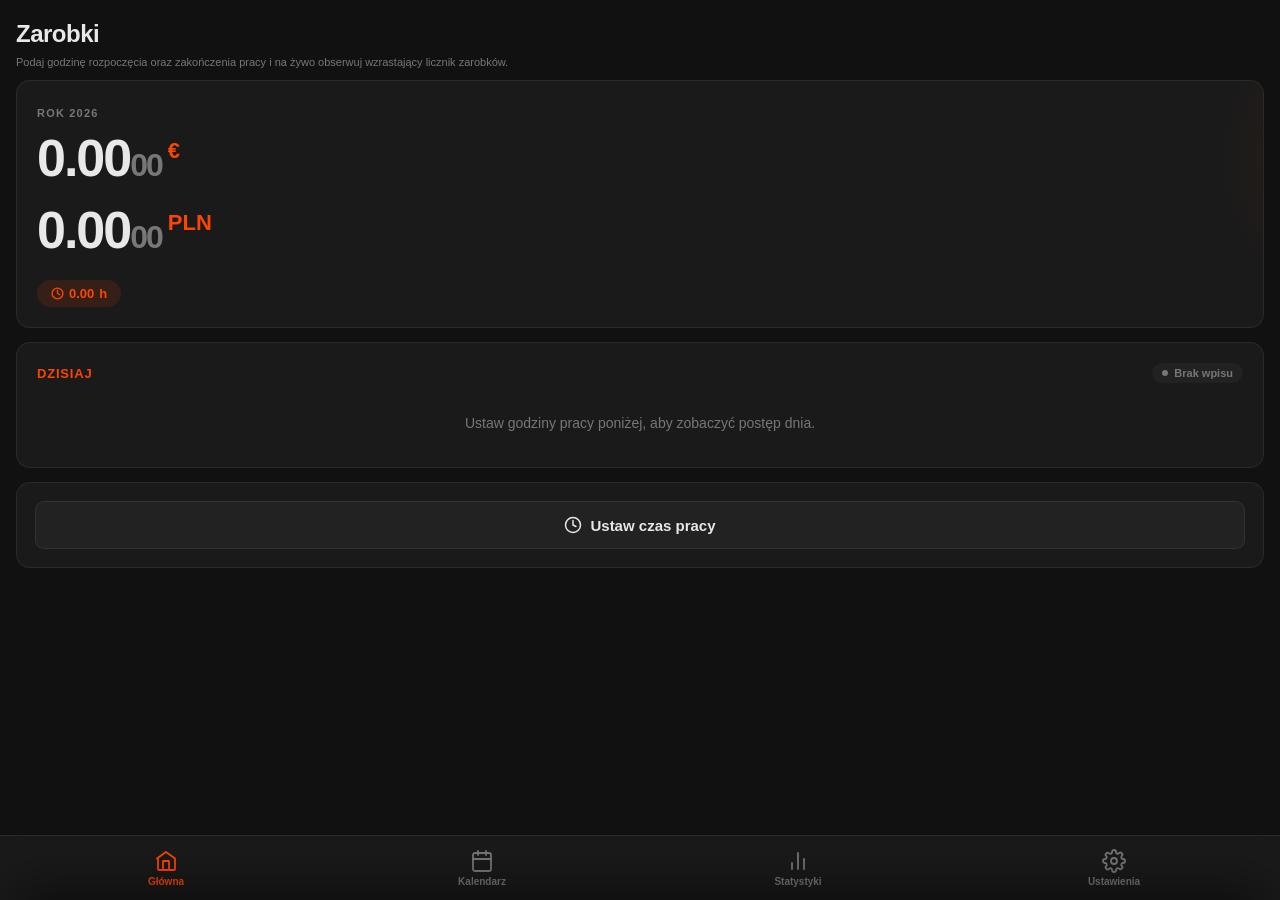
==== commit 73dfb1a1: "Refactor CSS and HTML structure for clarity" ====
--- a/index.html
+++ b/index.html
@@ -31,6 +31,7 @@
       --thumb-bg:  #3a3a3a;
       --thumb-ridge: rgba(255,255,255,0.35);
       --page-margin: 16px;
+      --overlay: rgba(11,11,11,0.55);
     }
 
     body.light {
@@ -42,6 +43,7 @@
       --border:   rgba(0,0,0,0.07);
       --thumb-bg: #ffffff;
       --thumb-ridge: rgba(0,0,0,0.35);
+      --overlay: rgba(ff,ff,ff,0.55);
     }
     
     html, body {
@@ -107,9 +109,6 @@
       border: 1px solid var(--border);
     }
 
-    /* ============================================================
-       STAGGERED CARD ENTRANCE
-    ============================================================ */
     .stagger-card {
       opacity: 0;
       transform: translateY(20px) scale(0.98);
@@ -119,19 +118,10 @@
       animation: staggerIn 350ms cubic-bezier(0.22,1,0.36,1) both;
     }
     @keyframes staggerIn {
-      from {
-        opacity: 0;
-        transform: translateY(20px) scale(0.98);
-      }
-      to {
-        opacity: 1;
-        transform: translateY(0) scale(1);
-      }
-    }
-
-    /* ============================================================
-       STATS CARD CASCADE ANIMATION
-    ============================================================ */
+      from { opacity: 0; transform: translateY(20px) scale(0.98); }
+      to   { opacity: 1; transform: translateY(0) scale(1); }
+    }
+
     .stats-animate {
       opacity: 0;
       transform: translateY(20px) scale(0.98);
@@ -139,14 +129,8 @@
     }
 
     @keyframes statsCardIn {
-      from {
-        opacity: 0;
-        transform: translateY(20px) scale(0.98);
-      }
-      to {
-        opacity: 1;
-        transform: translateY(0) scale(1);
-      }
+      from { opacity: 0; transform: translateY(20px) scale(0.98); }
+      to   { opacity: 1; transform: translateY(0) scale(1); }
     }
 
     .field { margin-bottom: 14px; }
@@ -215,7 +199,7 @@
     .sheet-actions .btn-danger {
       background-color: var(--surface2) !important;
       border: 1px solid var(--border, rgba(255,255,255,0.07)) !important;
-      color: var(--danger) !important;
+      color: var(--accent) !important;
     }
 
     .sheet-actions .btn-ghost {
@@ -258,9 +242,6 @@
 
     .btn + .btn { margin-top: 8px; }
 
-    /* ============================================================
-       TIME PICKER COMPONENT
-    ============================================================ */
     .tp-block { margin-bottom: 20px; }
     .tp-block:last-child { margin-bottom: 0; }
 
@@ -440,9 +421,6 @@
     }
     .tp-error.show { display: block; }
 
-    /* ============================================================
-       EARNINGS
-    ============================================================ */
     .earnings-card {
       padding: 26px 20px 20px;
       text-align: left;
@@ -466,105 +444,6 @@
       letter-spacing: 1.2px;
       color: var(--muted);
       margin-bottom: 8px;
-    }
-
-    .earnings-eur, .earnings-pln {
-      font-size: 52px;
-      font-weight: 800;
-      letter-spacing: -2px;
-      color: var(--text);
-      line-height: 1.1;
-      font-variant-numeric: tabular-nums;
-      margin-bottom: 10px;
-    }
-
-    .small-decimal {
-      font-size: 32px;
-      font-weight: 700;
-      color: var(--muted);
-      vertical-align: baseline;
-      margin-right: 2px;
-    }
-
-    .earnings-eur-symbol, .earnings-pln-symbol {
-      font-size: 22px;
-      font-weight: 600;
-      color: var(--accent);
-      vertical-align: super;
-      letter-spacing: 0;
-      margin-left: 4px;
-    }
-
-    .earnings-pln { margin-bottom: 18px; }
-
-    /* ============================================================
-       ANIMATED DIGIT FLIP
-    ============================================================ */
-    .digit-wrapper {
-      display: inline-block;
-      position: relative;
-      vertical-align: baseline;
-      overflow: hidden;
-      height: 1.2em;
-      line-height: 1.2;
-    }
-
-    .digit-current,
-    .digit-next {
-      display: block;
-      position: absolute;
-      top: 0;
-      left: 0;
-      right: 0;
-      will-change: transform, filter, opacity;
-    }
-
-    .digit-current {
-      position: relative;
-    }
-
-    .digit-flip-out {
-      animation: digitFlipOut 0.35s cubic-bezier(0.4, 0.0, 0.6, 1) forwards;
-    }
-
-    .digit-flip-in {
-      animation: digitFlipIn 0.35s cubic-bezier(0.4, 0.0, 0.6, 1) forwards;
-    }
-
-    @keyframes digitFlipOut {
-      0% {
-        transform: translateY(0) scale(1);
-        filter: blur(0px);
-        opacity: 1;
-      }
-      50% {
-        transform: translateY(-15%) scale(0.92);
-        filter: blur(3px);
-        opacity: 0.3;
-      }
-      100% {
-        transform: translateY(-30%) scale(0.85);
-        filter: blur(5px);
-        opacity: 0;
-      }
-    }
-
-    @keyframes digitFlipIn {
-      0% {
-        transform: translateY(30%) scale(0.85);
-        filter: blur(5px);
-        opacity: 0;
-      }
-      50% {
-        transform: translateY(15%) scale(0.92);
-        filter: blur(3px);
-        opacity: 0.3;
-      }
-      100% {
-        transform: translateY(0) scale(1);
-        filter: blur(0px);
-        opacity: 1;
-      }
     }
 
     .earnings-eur, .earnings-pln {
@@ -585,6 +464,60 @@
       vertical-align: baseline;
       margin-right: 2px;
       display: inline-block;
+    }
+
+    .earnings-eur-symbol, .earnings-pln-symbol {
+      font-size: 22px;
+      font-weight: 600;
+      color: var(--accent);
+      vertical-align: super;
+      letter-spacing: 0;
+      margin-left: 4px;
+    }
+
+    .earnings-pln { margin-bottom: 18px; }
+
+    .digit-wrapper {
+      display: inline-block;
+      position: relative;
+      vertical-align: baseline;
+      overflow: hidden;
+      height: 1.2em;
+      line-height: 1.2;
+    }
+
+    .digit-current,
+    .digit-next {
+      display: block;
+      position: absolute;
+      top: 0;
+      left: 0;
+      right: 0;
+      will-change: transform, filter, opacity;
+    }
+
+    .digit-current {
+      position: relative;
+    }
+
+    .digit-flip-out {
+      animation: digitFlipOut 0.35s cubic-bezier(0.4, 0.0, 0.6, 1) forwards;
+    }
+
+    .digit-flip-in {
+      animation: digitFlipIn 0.35s cubic-bezier(0.4, 0.0, 0.6, 1) forwards;
+    }
+
+    @keyframes digitFlipOut {
+      0%   { transform: translateY(0) scale(1); filter: blur(0px); opacity: 1; }
+      50%  { transform: translateY(-15%) scale(0.92); filter: blur(3px); opacity: 0.3; }
+      100% { transform: translateY(-30%) scale(0.85); filter: blur(5px); opacity: 0; }
+    }
+
+    @keyframes digitFlipIn {
+      0%   { transform: translateY(30%) scale(0.85); filter: blur(5px); opacity: 0; }
+      50%  { transform: translateY(15%) scale(0.92); filter: blur(3px); opacity: 0.3; }
+      100% { transform: translateY(0) scale(1); filter: blur(0px); opacity: 1; }
     }
 
     .hours-pill {
@@ -650,9 +583,6 @@
     #monthSelect { flex: 1; font-weight: 600; text-align: center; }
     #yearInput   { width: 74px; text-align: center; font-weight: 600; padding: 12px 6px; }
 
-    /* ============================================================
-       CALENDAR & MULTI-SELECT
-    ============================================================ */
     #calendar {
       display: grid;
       grid-template-columns: repeat(7, 1fr);
@@ -746,7 +676,7 @@
 
     .overlay {
       position: fixed; inset: 0;
-      background: rgba(0,0,0,0.55);
+      background: var(--overlay);
       z-index: 100;
       opacity: 0; pointer-events: none;
       transition: opacity 0.3s ease;
@@ -873,16 +803,13 @@
 
     .divider { height: 1px; background: var(--border); margin: 14px 0; }
   
-    hr{
+    hr {
       border: none;
       height: 1px;
       background-color: var(--border);
       margin: 20px 0;
     }
 
-    /* ============================================================
-       TODAY LIVE CARD
-    ============================================================ */
     .today-live-card {
       padding: 20px;
       position: relative;
@@ -978,10 +905,7 @@
     .today-progress-fill::after {
       content: '';
       position: absolute;
-      top: 0;
-      left: 0;
-      right: 0;
-      bottom: 0;
+      top: 0; left: 0; right: 0; bottom: 0;
       background: linear-gradient(
         110deg,
         transparent 0%,
@@ -1056,9 +980,6 @@
       padding: 16px 0;
     }
 
-    /* ============================================================
-       STATS PAGE
-    ============================================================ */
     .stats-grid {
       display: grid;
       grid-template-columns: 1fr 1fr;
@@ -1103,12 +1024,7 @@
       margin-bottom: 4px;
     }
 
-    @keyframes statBounce {
-      0%   { transform: scale(1);    }
-      40%  { transform: scale(1.08); }
-      70%  { transform: scale(0.97); }
-      100% { transform: scale(1);    }
-    }
+    @keyframes statBounce { }
     .stat-card-value.bounce {
       animation: statBounce 350ms cubic-bezier(0.34,1.56,0.64,1) both;
     }
@@ -1150,9 +1066,6 @@
     }
     .yoy-table tr:last-child td { border-bottom: none; }
 
-    /* ============================================================
-       RECENT ENTRIES LIST
-    ============================================================ */
     .recent-entry {
       display: flex;
       align-items: center;
@@ -1194,9 +1107,6 @@
       font-style: italic;
     }
 
-    /* ============================================================
-       EFEKT PRZESTRZENNY DLA TŁA POD BOTTOM SHEET
-    ============================================================ */
     #appContainer {
       width: 100%;
       min-height: 100dvh;
@@ -1207,7 +1117,6 @@
       will-change: transform, border-radius;
     }
 
-    /* Stan, gdy bottomSheet jest otwarty */
     #appContainer.scaled-back {
       transform: scale(0.96);
       opacity: 1;
@@ -1219,28 +1128,20 @@
 </head>
 <body>
 
-<!-- ============================================================
-     APP CONTAINER — zawiera wszystkie strony i dolną nawigację
-     (elementy poza nim: overlay, sheet, toast — nie są skalowane)
-============================================================ -->
 <div id="appContainer">
 
   <div id="mainPage" class="page active">
     <h1>Zarobki</h1>
     <p style="font-size: 11px; color: var(--muted); margin-top: -10px; margin-bottom: 12px;">Podaj godzinę rozpoczęcia oraz zakończenia pracy i na żywo obserwuj wzrastający licznik zarobków.</p>
 
-    <!-- Card 1: Earnings -->
     <div class="card earnings-card stagger-card" data-stagger="0">
       <div class="earnings-eyebrow" id="earningsYearLabel">Rok 2025</div>
-      
       <div class="earnings-eur">
         <span id="earningsEURMain">0.00</span><span id="earningsEURSub" class="small-decimal">00</span><span class="earnings-eur-symbol">€</span>
       </div>
-      
       <div class="earnings-pln">
         <span id="earningsPLNMain">0.00</span><span id="earningsPLNSub" class="small-decimal">00</span><span class="earnings-pln-symbol">PLN</span>
       </div>
-
       <div class="hours-pill">
         <svg width="13" height="13" viewBox="0 0 24 24" fill="none" stroke="currentColor" stroke-width="2.5" stroke-linecap="round" stroke-linejoin="round">
           <circle cx="12" cy="12" r="10"/><polyline points="12 6 12 12 16 14"/>
@@ -1254,7 +1155,6 @@
       </div>
     </div>
 
-    <!-- Card 2: Today Live -->
     <div class="card today-live-card stagger-card" id="todayLiveCard" data-stagger="1">
       <div class="today-live-header">
         <span class="today-live-title">Dzisiaj</span>
@@ -1268,7 +1168,6 @@
       </div>
     </div>
 
-    <!-- Card 3: Set Time Button -->
     <div class="card stagger-card" data-stagger="2">
       <button class="btn btn-ghost" onclick="openTodaySheet()">
         <svg width="18" height="18" viewBox="0 0 24 24" fill="none" stroke="currentColor" stroke-width="2" stroke-linecap="round" stroke-linejoin="round">
@@ -1283,7 +1182,6 @@
     <h1>Kalendarz</h1>
     <p style="font-size: 11px; color: var(--muted); margin-top: -10px; margin-bottom: 12px;">Dotknij dnia, aby go edytować, lub przytrzymaj i przesuń, aby zaznaczyć zakres dni.</p>
 
-    <!-- Card 1: Month Picker -->
     <div class="stagger-card" data-stagger="0">
       <div class="month-picker">
         <button class="mon-arrow" id="prevMonth">&#9650;</button>
@@ -1300,29 +1198,24 @@
       </div>
     </div>
 
-    <!-- Card 2: Calendar grid -->
     <div class="stagger-card" data-stagger="1">
       <div id="calendar"></div>
     </div>
 
-    <!-- Card 3: Recent Entries -->
     <div class="card stagger-card" id="recentEntriesCard" data-stagger="2">
       <h2>Ostatnie wpisy</h2>
       <div id="recentEntriesList"></div>
     </div>
   </div>
 
-  <!-- STATS PAGE -->
   <div id="statsPage" class="page">
     <h1>Statystyki</h1>
     <p style="font-size: 11px; color: var(--muted); margin-top: -10px; margin-bottom: 12px;">Szczegółowe podsumowanie Twojej pracy i zarobków na przestrzeni czasu.</p>
 
-    <!-- Card 1: Stat Grid -->
     <div class="stagger-card" data-stagger="0">
       <div class="stats-grid" id="statsGrid"></div>
     </div>
 
-    <!-- Card 2: Year Comparison -->
     <div class="card stagger-card" data-stagger="1">
       <h2>Zarobki rok do roku</h2>
       <div id="yoyTableWrap"></div>
@@ -1333,7 +1226,6 @@
     <h1>Ustawienia</h1>
     <p style="font-size: 11px; color: var(--muted); margin-top: -10px; margin-bottom: 12px;">Modyfikuj stawki godzinowe i kurs przewalutowania, dostosuj motyw lub eksportuj i importuj dane.</p>
 
-    <!-- Card 1: Rates -->
     <div class="card settings-block stagger-card" data-stagger="0">
       <div class="field">
         <label for="hourlyRateInput">Stawka godzinowa (EUR)</label>
@@ -1346,7 +1238,6 @@
       <button class="btn btn-primary" onclick="saveRates()">Zapisz stawki</button>
     </div>
 
-    <!-- Card 2: Appearance -->
     <div class="card settings-block stagger-card" data-stagger="1">
       <h2>Wygląd</h2>
       <button class="btn btn-ghost" onclick="toggleTheme()">
@@ -1361,7 +1252,6 @@
       </button>
     </div>
 
-    <!-- Card 3: Backup -->
     <div class="card settings-block stagger-card" data-stagger="2">
       <h2>Kopie zapasowe</h2>
       <button class="btn btn-ghost" onclick="backupData()">Eksportuj dane (JSON)</button>
@@ -1369,7 +1259,6 @@
       <input type="file" id="restoreFile" accept=".json" style="display:none;" onchange="handleFileUpload(event)">
     </div>
 
-    <!-- Card 4: Drive -->
     <div class="card settings-block stagger-card" data-stagger="3">
       <h2>Google Drive</h2>
       <div class="sync-row">
@@ -1388,7 +1277,6 @@
       <button class="btn btn-ghost" id="gdriveRestoreBtn" style="display:none;" onclick="restoreFromGDrive()">Przywróć z Drive</button>
     </div>
 
-    <!-- Card 5: Install -->
     <div class="card settings-block stagger-card" id="installSection" data-stagger="4">
       <h2>Instalacja</h2>
       <p style="font-size:13px;color:var(--muted);margin-bottom:12px;">Zainstaluj aplikację na ekranie głównym dla szybkiego dostępu.</p>
@@ -1402,14 +1290,7 @@
     </div>
   </div>
 
-  <!-- Dolna nawigacja WEWNĄTRZ appContainer — skaluje się razem z resztą -->
-
-
-</div><!-- /#appContainer -->
-
-<!-- ============================================================
-     ELEMENTY POZA appContainer — nie są skalowane
-============================================================ -->
+</div>
 
   <nav class="bottom-nav">
     <button class="nav-btn active" id="mainPageBtn" onclick="showPage('mainPage')">
@@ -1547,6 +1428,103 @@
 let sheetDragStartY = 0;
 let sheetDragCurrentY = 0;
 let isDraggingSheet = false;
+
+// ================================================================
+//  HISTORY / NAVIGATION STATE MANAGEMENT
+// ================================================================
+let historyStack = []; // Track our custom history entries
+let isHandlingPopstate = false; // Prevent recursive popstate handling
+let sheetIsOpen = false; // Track bottom sheet state for history
+
+function getHistoryState() {
+  return {
+    page: activePage,
+    sheetOpen: sheetIsOpen
+  };
+}
+
+// Push a new history entry for page navigation
+function pushPageHistory(pageId) {
+  if (isHandlingPopstate) return;
+  const state = { type: 'page', page: pageId, timestamp: Date.now() };
+  history.pushState(state, '', '');
+  historyStack.push(state);
+}
+
+// Push a history entry when the bottom sheet opens
+function pushSheetHistory() {
+  if (isHandlingPopstate) return;
+  const state = { type: 'sheet', page: activePage, timestamp: Date.now() };
+  history.pushState(state, '', '');
+  historyStack.push(state);
+  sheetIsOpen = true;
+}
+
+// Pop the sheet history entry when sheet closes
+function popSheetHistory() {
+  if (isHandlingPopstate) return;
+  if (sheetIsOpen && historyStack.length > 0) {
+    const lastEntry = historyStack[historyStack.length - 1];
+    if (lastEntry && lastEntry.type === 'sheet') {
+      isHandlingPopstate = true;
+      history.back();
+      // The popstate handler will fire but we skip it via the flag
+      setTimeout(() => {
+        historyStack.pop();
+        isHandlingPopstate = false;
+      }, 50);
+    }
+  }
+  sheetIsOpen = false;
+}
+
+// Handle system back button / gesture
+window.addEventListener('popstate', (e) => {
+  if (isHandlingPopstate) {
+    // This popstate was triggered by our own popSheetHistory call, ignore it
+    return;
+  }
+
+  isHandlingPopstate = true;
+
+  // If the bottom sheet is open, close it
+  if (sheetIsOpen) {
+    sheetIsOpen = false;
+    historyStack.pop();
+    closeSheetVisual(); // Close without touching history
+    isHandlingPopstate = false;
+    return;
+  }
+
+  // If we have page history, go back to the previous page
+  if (historyStack.length > 0) {
+    historyStack.pop();
+    
+    // Determine which page to show
+    let targetPage = 'mainPage'; // Default fallback
+    if (historyStack.length > 0) {
+      const prevEntry = historyStack[historyStack.length - 1];
+      targetPage = prevEntry.page || 'mainPage';
+    }
+
+    showPageWithoutHistory(targetPage);
+    isHandlingPopstate = false;
+    return;
+  }
+
+  // No more history — we're at the root. 
+  // Push a fresh state so the app doesn't close on next back press immediately
+  // (or let the browser handle it naturally to close/minimize the PWA)
+  isHandlingPopstate = false;
+});
+
+// Initialize history state on load
+function initHistory() {
+  // Replace the initial state so we have a known starting point
+  const initialState = { type: 'page', page: 'mainPage', timestamp: Date.now() };
+  history.replaceState(initialState, '', '');
+  historyStack = [initialState];
+}
 
 // ================================================================
 //  HAPTIC VIBRATION UTILITY
@@ -2472,7 +2450,11 @@
 
   recalc();
   renderRecentEntries();
-  showPage('mainPage');
+  
+  // Initialize history management
+  initHistory();
+  
+  showPageWithoutHistory('mainPage');
 });
 
 function getPreviousSession() {
@@ -2510,7 +2492,8 @@
 // ================================================================
 let activePage = 'mainPage';
 
-function showPage(id) {
+// Internal page switch without pushing history (used by popstate handler)
+function showPageWithoutHistory(id) {
   document.querySelectorAll('.page').forEach(p => p.classList.remove('active'));
   document.querySelectorAll('.nav-btn').forEach(b => b.classList.remove('active'));
   activePage = id;
@@ -2532,6 +2515,16 @@
   requestAnimationFrame(() => {
     triggerStaggeredEntrance(id);
   });
+}
+
+function showPage(id) {
+  // Don't push history if we're already on this page
+  if (id === activePage) return;
+  
+  // Push history entry for page navigation
+  pushPageHistory(id);
+  
+  showPageWithoutHistory(id);
 }
 
 // ================================================================
@@ -2858,8 +2851,30 @@
 }
 
 // ================================================================
-//  BOTTOM SHEET — z efektem przestrzennym na #appContainer
-// ================================================================
+//  BOTTOM SHEET — with history integration
+// ================================================================
+
+// Visual-only close (no history manipulation) — used by popstate handler
+function closeSheetVisual() {
+  preventRefresh = false;
+  document.getElementById('sheetOverlay').classList.remove('open');
+  document.getElementById('bottomSheet').classList.remove('open');
+  document.getElementById('bottomSheet').style.transform = '';
+
+  document.getElementById('appContainer').classList.remove('scaled-back');
+  
+  document.querySelectorAll('.cal-day.multi-sel, .cal-day.sel').forEach(el => {
+    el.classList.remove('multi-sel', 'sel');
+  });
+
+  sheetIsOpen = false;
+
+  setTimeout(() => {
+    selectedDates.clear();
+    sheetDate = null;
+  }, 300);
+}
+
 function openSheet(date) {
   selectedDates.clear();
   selectedDates.add(date); 
@@ -2887,8 +2902,10 @@
   document.getElementById('sheetOverlay').classList.add('open');
   document.getElementById('bottomSheet').classList.add('open');
 
-  // ★ EFEKT PRZESTRZENNY: skaluj tło pod spodem
   document.getElementById('appContainer').classList.add('scaled-back');
+
+  // Push history entry for sheet
+  pushSheetHistory();
 }
 
 function openMultiSheet() {
@@ -2911,27 +2928,18 @@
   document.getElementById('bottomSheet').classList.add('open');
   document.getElementById('dayDetails').style.display = 'none'; 
 
-  // ★ EFEKT PRZESTRZENNY: skaluj tło pod spodem
   document.getElementById('appContainer').classList.add('scaled-back');
+
+  // Push history entry for sheet
+  pushSheetHistory();
 }
 
 function closeSheet() {
-  preventRefresh = false;
-  document.getElementById('sheetOverlay').classList.remove('open');
-  document.getElementById('bottomSheet').classList.remove('open');
-  document.getElementById('bottomSheet').style.transform = '';
-
-  // ★ EFEKT PRZESTRZENNY: przywróć normalne skalowanie tła
-  document.getElementById('appContainer').classList.remove('scaled-back');
+  // Pop the sheet history entry (triggers history.back internally)
+  popSheetHistory();
   
-  document.querySelectorAll('.cal-day.multi-sel, .cal-day.sel').forEach(el => {
-    el.classList.remove('multi-sel', 'sel');
-  });
-
-  setTimeout(() => {
-    selectedDates.clear();
-    sheetDate = null;
-  }, 300);
+  // Perform the visual close
+  closeSheetVisual();
 }
 
 function saveSheet() {
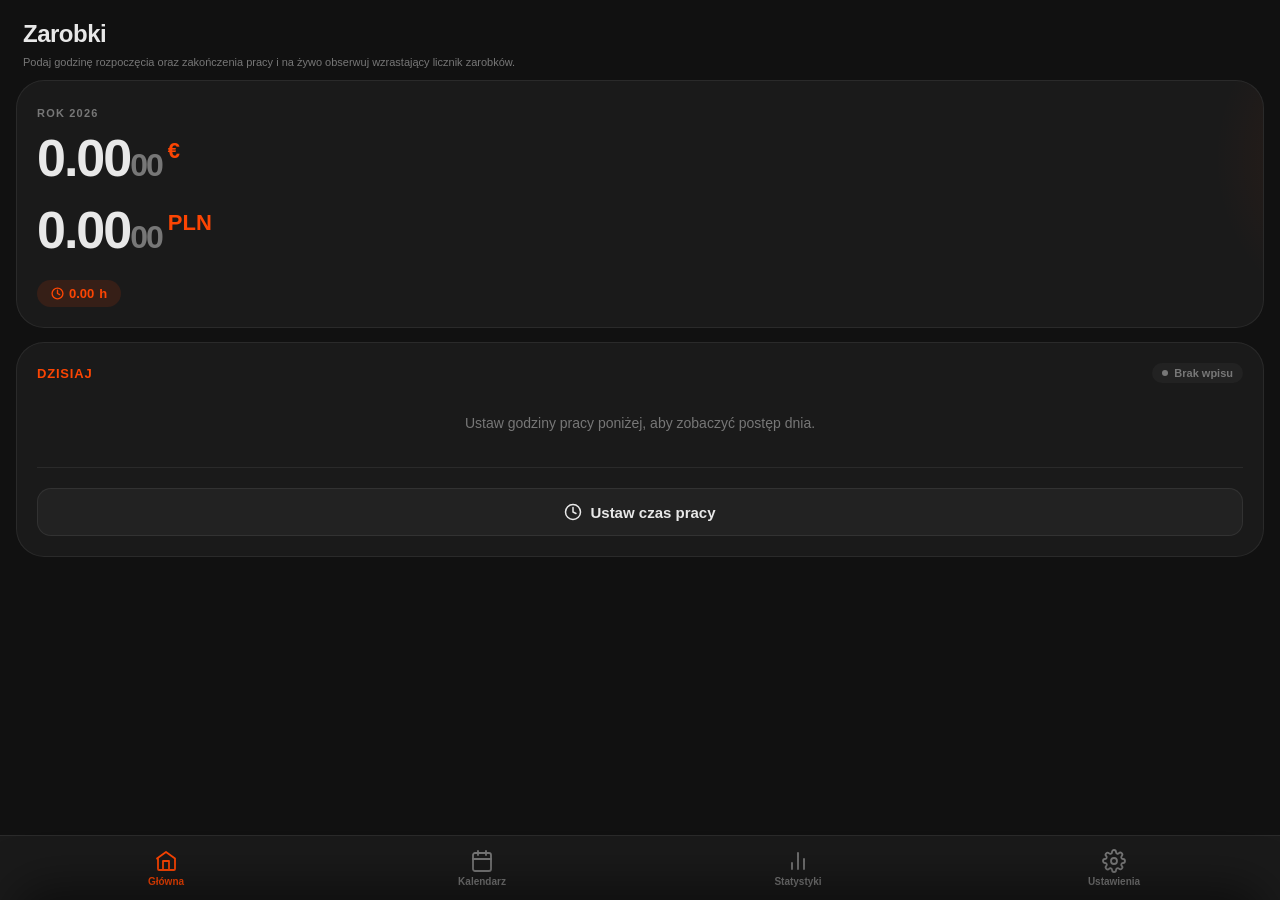
==== commit 1e37c729: "Update CSS variables and add title sections" ====
--- a/index.html
+++ b/index.html
@@ -26,8 +26,8 @@
       --success:   #22c55e;
       --warning:   #eab308;
       --danger:    #ff3b30;
-      --r:         14px;
-      --r-sm:      9px;
+      --r:         28px;
+      --r-sm:      14px;
       --thumb-bg:  #3a3a3a;
       --thumb-ridge: rgba(255,255,255,0.35);
       --page-margin: 16px;
@@ -70,6 +70,10 @@
 
     ::-webkit-scrollbar { display: none; }
     * { scrollbar-width: none; -ms-overflow-style: none; }
+    
+    .title{
+      margin: 0px 7px 0px 7px;
+    }
 
     .page {
       display: none;
@@ -1131,8 +1135,10 @@
 <div id="appContainer">
 
   <div id="mainPage" class="page active">
+    <div class="title">
     <h1>Zarobki</h1>
     <p style="font-size: 11px; color: var(--muted); margin-top: -10px; margin-bottom: 12px;">Podaj godzinę rozpoczęcia oraz zakończenia pracy i na żywo obserwuj wzrastający licznik zarobków.</p>
+    </div>
 
     <div class="card earnings-card stagger-card" data-stagger="0">
       <div class="earnings-eyebrow" id="earningsYearLabel">Rok 2025</div>
@@ -1166,9 +1172,7 @@
       <div id="todayLiveContent">
         <div class="today-no-entry">Ustaw godziny pracy poniżej, aby zobaczyć postęp dnia.</div>
       </div>
-    </div>
-
-    <div class="card stagger-card" data-stagger="2">
+      <hr>
       <button class="btn btn-ghost" onclick="openTodaySheet()">
         <svg width="18" height="18" viewBox="0 0 24 24" fill="none" stroke="currentColor" stroke-width="2" stroke-linecap="round" stroke-linejoin="round">
           <circle cx="12" cy="12" r="10"/><polyline points="12 6 12 12 16 14"/>
@@ -1179,8 +1183,10 @@
   </div>
 
   <div id="calendarPage" class="page">
+    <div class="title">
     <h1>Kalendarz</h1>
     <p style="font-size: 11px; color: var(--muted); margin-top: -10px; margin-bottom: 12px;">Dotknij dnia, aby go edytować, lub przytrzymaj i przesuń, aby zaznaczyć zakres dni.</p>
+    </div>
 
     <div class="stagger-card" data-stagger="0">
       <div class="month-picker">
@@ -1209,22 +1215,26 @@
   </div>
 
   <div id="statsPage" class="page">
+    <div class="title">
     <h1>Statystyki</h1>
     <p style="font-size: 11px; color: var(--muted); margin-top: -10px; margin-bottom: 12px;">Szczegółowe podsumowanie Twojej pracy i zarobków na przestrzeni czasu.</p>
+        </div>
 
     <div class="stagger-card" data-stagger="0">
       <div class="stats-grid" id="statsGrid"></div>
     </div>
 
-    <div class="card stagger-card" data-stagger="1">
+    <div class="card stagger-card" data-stagger="6">
       <h2>Zarobki rok do roku</h2>
       <div id="yoyTableWrap"></div>
     </div>
   </div>
 
   <div id="settingsPage" class="page">
+        <div class="title">
     <h1>Ustawienia</h1>
     <p style="font-size: 11px; color: var(--muted); margin-top: -10px; margin-bottom: 12px;">Modyfikuj stawki godzinowe i kurs przewalutowania, dostosuj motyw lub eksportuj i importuj dane.</p>
+        </div>
 
     <div class="card settings-block stagger-card" data-stagger="0">
       <div class="field">
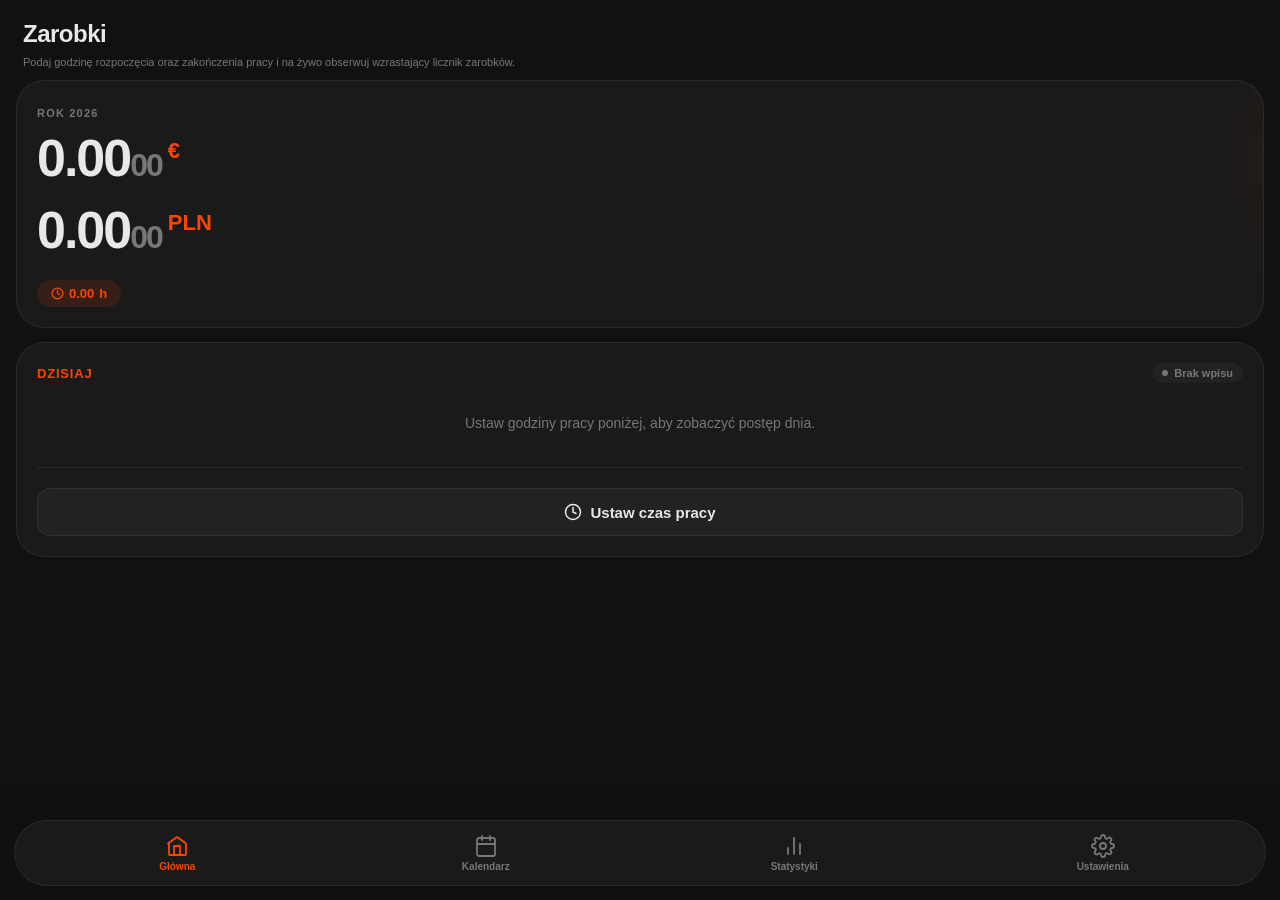
==== commit 67013c50: "Update index.html" ====
--- a/index.html
+++ b/index.html
@@ -32,6 +32,8 @@
       --thumb-ridge: rgba(255,255,255,0.35);
       --page-margin: 16px;
       --overlay: rgba(11,11,11,0.55);
+      --shadow: 0 -12px 48px rgba(0,0,0,0.7);
+      --shadow-low 0 5px 48px rgba(0,0,0,0.7);
     }
 
     body.light {
@@ -44,6 +46,8 @@
       --thumb-bg: #ffffff;
       --thumb-ridge: rgba(0,0,0,0.35);
       --overlay: rgba(ff,ff,ff,0.55);
+      --shadow: 0 -12px 48px rgba(0,0,0,0.3);
+      --shadow-low: 0 0px 14px rgba(0,0,0,0.3);
     }
     
     html, body {
@@ -74,6 +78,75 @@
     .title{
       margin: 0px 7px 0px 7px;
     }
+    
+    .progressive-blur-container {
+  position: fixed; /* Musi być fixed, aby nie uciekało przy skrolowaniu */
+  left: 0;
+  bottom: 0;
+  right: 0;
+  width: 100%;
+  /* Wysokość: pasek nawigacji (ok. 70px) + 40px blurowanej treści */
+  height: calc(110px + env(safe-area-inset-bottom)); 
+  pointer-events: none; /* Pozwala klikać w elementy pod rozmyciem */
+  z-index: 45; /* Pasek nav ma z-index 50, więc rozmycie będzie tuż pod nim */
+}
+
+.progressive-blur-container > .blur-filter {
+  position: absolute;
+  inset: 0;
+  -webkit-backdrop-filter: blur(0px);
+  backdrop-filter: blur(0px);
+}
+
+/* Nakładanie warstw rozmycia z progresywnymi maskami */
+.progressive-blur-container > .blur-filter:nth-child(1) {
+  -webkit-backdrop-filter: blur(1px);
+  backdrop-filter: blur(1px);
+  -webkit-mask: linear-gradient(to bottom, rgba(0,0,0,0) 0%, rgba(0,0,0,1) 10%, rgba(0,0,0,1) 30%, rgba(0,0,0,0) 40%);
+}
+
+.progressive-blur-container > .blur-filter:nth-child(2) {
+  -webkit-backdrop-filter: blur(2px);
+  backdrop-filter: blur(2px);
+  -webkit-mask: linear-gradient(to bottom, rgba(0,0,0,0) 10%, rgba(0,0,0,1) 20%, rgba(0,0,0,1) 40%, rgba(0,0,0,0) 50%);
+}
+
+.progressive-blur-container > .blur-filter:nth-child(3) {
+  -webkit-backdrop-filter: blur(4px);
+  backdrop-filter: blur(4px);
+  -webkit-mask: linear-gradient(to bottom, rgba(0,0,0,0) 15%, rgba(0,0,0,1) 30%, rgba(0,0,0,1) 50%, rgba(0,0,0,0) 60%);
+}
+
+.progressive-blur-container > .blur-filter:nth-child(4) {
+  -webkit-backdrop-filter: blur(8px);
+  backdrop-filter: blur(8px);
+  -webkit-mask: linear-gradient(to bottom, rgba(0,0,0,0) 20%, rgba(0,0,0,1) 40%, rgba(0,0,0,1) 60%, rgba(0,0,0,0) 70%);
+}
+
+.progressive-blur-container > .blur-filter:nth-child(5) {
+  -webkit-backdrop-filter: blur(16px);
+  backdrop-filter: blur(16px);
+  -webkit-mask: linear-gradient(to bottom, rgba(0,0,0,0) 40%, rgba(0,0,0,1) 60%, rgba(0,0,0,1) 80%, rgba(0,0,0,0) 90%);
+}
+
+.progressive-blur-container > .blur-filter:nth-child(6) {
+  -webkit-backdrop-filter: blur(32px);
+  backdrop-filter: blur(32px);
+  -webkit-mask: linear-gradient(to bottom, rgba(0,0,0,0) 60%, rgba(0,0,0,1) 80%);
+}
+
+.progressive-blur-container > .blur-filter:nth-child(7) {
+  -webkit-backdrop-filter: blur(64px);
+  backdrop-filter: blur(64px);
+  -webkit-mask: linear-gradient(to bottom, rgba(0,0,0,0) 70%, rgba(0,0,0,1) 100%);
+}
+
+.progressive-blur-container > .gradient {
+  position: absolute;
+  inset: 0;
+  /* Zamiast białego, używamy koloru tła aplikacji var(--bg) */
+  background: linear-gradient(to bottom, transparent 0%, var(--bg) 100%);
+}
 
     .page {
       display: none;
@@ -698,9 +771,9 @@
       border-radius: var(--r);
       padding: 20px 20px calc(20px + env(safe-area-inset-bottom));
       z-index: 101;
-      transform: translateY(calc(100% + var(--page-margin)));
+      transform: translateY(calc(110% + var(--page-margin)));
       transition: transform 0.35s cubic-bezier(0.34,1.2,0.64,1);
-      box-shadow: 0 -12px 48px rgba(0,0,0,0.5);
+      box-shadow: var(--shadow);
       border: 1px solid var(--border);
       max-height: calc(92dvh - var(--page-margin) * 2);
       overflow-y: auto;
@@ -724,7 +797,7 @@
 
     .bottom-nav {
       position: fixed;
-      bottom: 0; left: 0; right: 0;
+      bottom: 14px; left: 14px; right: 14px;
       background: var(--surface);
       -webkit-backdrop-filter: blur(24px);
       backdrop-filter: blur(24px);
@@ -733,8 +806,45 @@
       align-items: center;
       padding: 6px 8px calc(6px + env(safe-area-inset-bottom));
       z-index: 50;
-      border-top: 1px solid var(--border);
-    }
+      border: 1px solid var(--border);
+      border-radius: 200px;
+      
+    }
+    
+    .blur-bottom {
+    position: relative;
+}
+
+.blur-bottom::after {
+    content: "";
+    position: absolute;
+    left: 0;
+    right: 0;
+    bottom: 0;
+    height: 30px;
+    pointer-events: none;
+
+    backdrop-filter: blur(12px);
+    -webkit-backdrop-filter: blur(12px);
+
+    mask-image: linear-gradient(
+        to bottom,
+        transparent 0%,
+        rgba(0,0,0,0.15) 20%,
+        rgba(0,0,0,0.4) 50%,
+        rgba(0,0,0,0.7) 80%,
+        black 100%
+    );
+
+    -webkit-mask-image: linear-gradient(
+        to bottom,
+        transparent 0%,
+        rgba(0,0,0,0.15) 20%,
+        rgba(0,0,0,0.4) 50%,
+        rgba(0,0,0,0.7) 80%,
+        black 100%
+    );
+}
 
     .nav-btn {
       flex: 1;
@@ -743,7 +853,7 @@
       display: flex; flex-direction: column;
       align-items: center; justify-content: center;
       gap: 3px;
-      border-radius: var(--r-sm);
+      border-radius: var(--r);
       color: var(--muted);
       transition: color 0.2s, transform 0.18s cubic-bezier(0.34,1.56,0.64,1), background 0.2s;
       padding: 6px 4px;
@@ -1132,7 +1242,7 @@
 </head>
 <body>
 
-<div id="appContainer">
+<div id="appContainer" class="blur-bottom">
 
   <div id="mainPage" class="page active">
     <div class="title">
@@ -1301,6 +1411,18 @@
   </div>
 
 </div>
+
+<div class="progressive-blur-container">
+  <div class="blur-filter"></div>
+  <div class="blur-filter"></div>
+  <div class="blur-filter"></div>
+  <div class="blur-filter"></div>
+  <div class="blur-filter"></div>
+  <div class="blur-filter"></div>
+  <div class="blur-filter"></div>
+  <div class="gradient"></div>
+</div>
+
 
   <nav class="bottom-nav">
     <button class="nav-btn active" id="mainPageBtn" onclick="showPage('mainPage')">
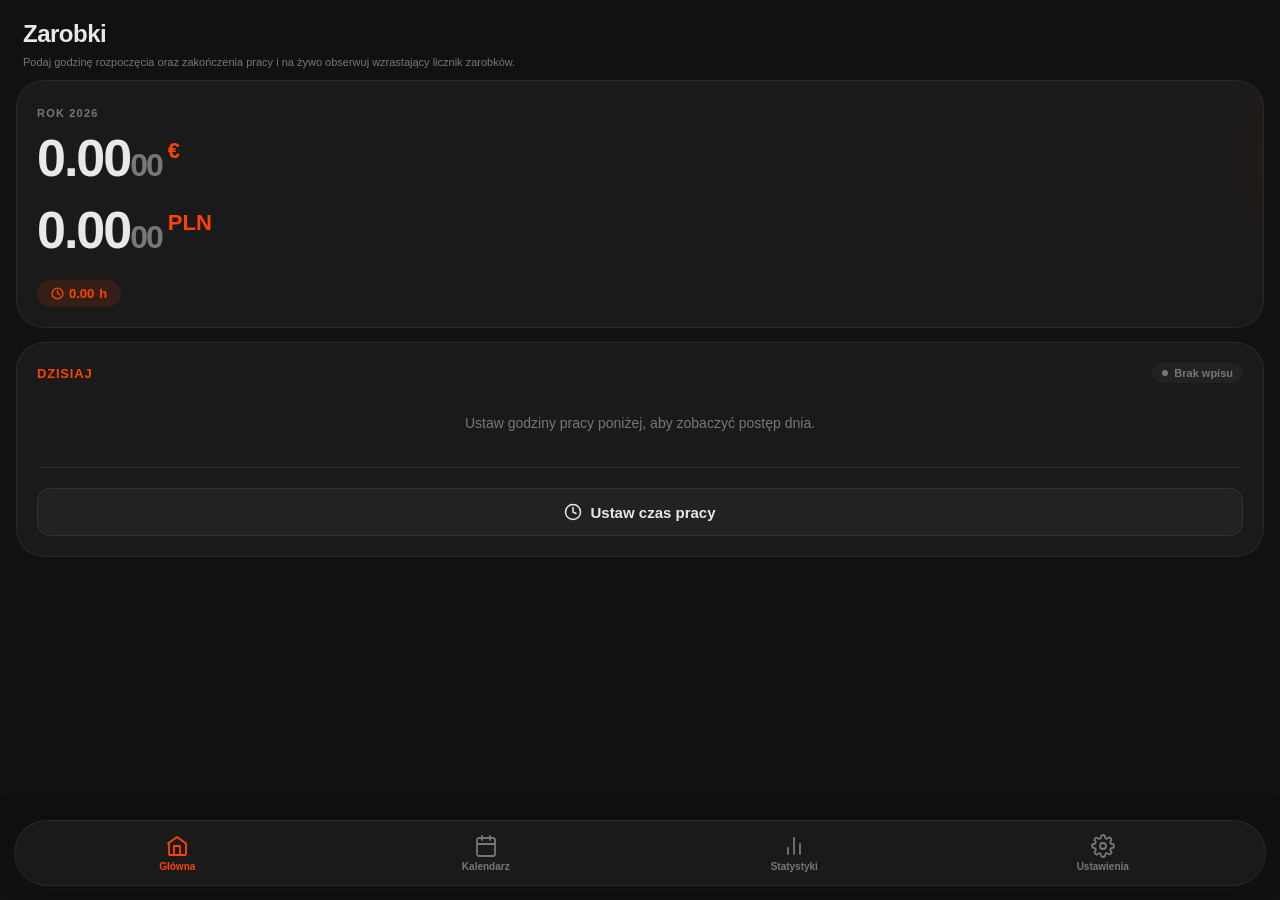
==== commit 0dc2cc9e: "Update styles for progressive blur and date display Refactor CSS for progressive blur container and " ====
--- a/index.html
+++ b/index.html
@@ -80,73 +80,70 @@
     }
     
     .progressive-blur-container {
-  position: fixed; /* Musi być fixed, aby nie uciekało przy skrolowaniu */
-  left: 0;
-  bottom: 0;
-  right: 0;
-  width: 100%;
-  /* Wysokość: pasek nawigacji (ok. 70px) + 40px blurowanej treści */
-  height: calc(110px + env(safe-area-inset-bottom)); 
-  pointer-events: none; /* Pozwala klikać w elementy pod rozmyciem */
-  z-index: 45; /* Pasek nav ma z-index 50, więc rozmycie będzie tuż pod nim */
-}
-
-.progressive-blur-container > .blur-filter {
-  position: absolute;
-  inset: 0;
-  -webkit-backdrop-filter: blur(0px);
-  backdrop-filter: blur(0px);
-}
-
-/* Nakładanie warstw rozmycia z progresywnymi maskami */
-.progressive-blur-container > .blur-filter:nth-child(1) {
-  -webkit-backdrop-filter: blur(1px);
-  backdrop-filter: blur(1px);
-  -webkit-mask: linear-gradient(to bottom, rgba(0,0,0,0) 0%, rgba(0,0,0,1) 10%, rgba(0,0,0,1) 30%, rgba(0,0,0,0) 40%);
-}
-
-.progressive-blur-container > .blur-filter:nth-child(2) {
-  -webkit-backdrop-filter: blur(2px);
-  backdrop-filter: blur(2px);
-  -webkit-mask: linear-gradient(to bottom, rgba(0,0,0,0) 10%, rgba(0,0,0,1) 20%, rgba(0,0,0,1) 40%, rgba(0,0,0,0) 50%);
-}
-
-.progressive-blur-container > .blur-filter:nth-child(3) {
-  -webkit-backdrop-filter: blur(4px);
-  backdrop-filter: blur(4px);
-  -webkit-mask: linear-gradient(to bottom, rgba(0,0,0,0) 15%, rgba(0,0,0,1) 30%, rgba(0,0,0,1) 50%, rgba(0,0,0,0) 60%);
-}
-
-.progressive-blur-container > .blur-filter:nth-child(4) {
-  -webkit-backdrop-filter: blur(8px);
-  backdrop-filter: blur(8px);
-  -webkit-mask: linear-gradient(to bottom, rgba(0,0,0,0) 20%, rgba(0,0,0,1) 40%, rgba(0,0,0,1) 60%, rgba(0,0,0,0) 70%);
-}
-
-.progressive-blur-container > .blur-filter:nth-child(5) {
-  -webkit-backdrop-filter: blur(16px);
-  backdrop-filter: blur(16px);
-  -webkit-mask: linear-gradient(to bottom, rgba(0,0,0,0) 40%, rgba(0,0,0,1) 60%, rgba(0,0,0,1) 80%, rgba(0,0,0,0) 90%);
-}
-
-.progressive-blur-container > .blur-filter:nth-child(6) {
-  -webkit-backdrop-filter: blur(32px);
-  backdrop-filter: blur(32px);
-  -webkit-mask: linear-gradient(to bottom, rgba(0,0,0,0) 60%, rgba(0,0,0,1) 80%);
-}
-
-.progressive-blur-container > .blur-filter:nth-child(7) {
-  -webkit-backdrop-filter: blur(64px);
-  backdrop-filter: blur(64px);
-  -webkit-mask: linear-gradient(to bottom, rgba(0,0,0,0) 70%, rgba(0,0,0,1) 100%);
-}
-
-.progressive-blur-container > .gradient {
-  position: absolute;
-  inset: 0;
-  /* Zamiast białego, używamy koloru tła aplikacji var(--bg) */
-  background: linear-gradient(to bottom, transparent 0%, var(--bg) 100%);
-}
+      position: fixed;
+      left: 0;
+      bottom: 0;
+      right: 0;
+      width: 100%;
+      height: calc(105px + env(safe-area-inset-bottom)); 
+      pointer-events: none;
+      z-index: 45;
+    }
+
+    .progressive-blur-container > .blur-filter {
+      position: absolute;
+      inset: 0;
+      -webkit-backdrop-filter: blur(0px);
+      backdrop-filter: blur(0px);
+    }
+
+    .progressive-blur-container > .blur-filter:nth-child(1) {
+      -webkit-backdrop-filter: blur(1px);
+      backdrop-filter: blur(1px);
+      -webkit-mask: linear-gradient(to bottom, rgba(0,0,0,0) 0%, rgba(0,0,0,1) 10%, rgba(0,0,0,1) 30%, rgba(0,0,0,0) 40%);
+    }
+
+    .progressive-blur-container > .blur-filter:nth-child(2) {
+      -webkit-backdrop-filter: blur(2px);
+      backdrop-filter: blur(2px);
+      -webkit-mask: linear-gradient(to bottom, rgba(0,0,0,0) 10%, rgba(0,0,0,1) 20%, rgba(0,0,0,1) 40%, rgba(0,0,0,0) 50%);
+    }
+
+    .progressive-blur-container > .blur-filter:nth-child(3) {
+      -webkit-backdrop-filter: blur(4px);
+      backdrop-filter: blur(4px);
+      -webkit-mask: linear-gradient(to bottom, rgba(0,0,0,0) 15%, rgba(0,0,0,1) 30%, rgba(0,0,0,1) 50%, rgba(0,0,0,0) 60%);
+    }
+
+    .progressive-blur-container > .blur-filter:nth-child(4) {
+      -webkit-backdrop-filter: blur(8px);
+      backdrop-filter: blur(8px);
+      -webkit-mask: linear-gradient(to bottom, rgba(0,0,0,0) 20%, rgba(0,0,0,1) 40%, rgba(0,0,0,1) 60%, rgba(0,0,0,0) 70%);
+    }
+
+    .progressive-blur-container > .blur-filter:nth-child(5) {
+      -webkit-backdrop-filter: blur(16px);
+      backdrop-filter: blur(16px);
+      -webkit-mask: linear-gradient(to bottom, rgba(0,0,0,0) 40%, rgba(0,0,0,1) 60%, rgba(0,0,0,1) 80%, rgba(0,0,0,0) 90%);
+    }
+
+    .progressive-blur-container > .blur-filter:nth-child(6) {
+      -webkit-backdrop-filter: blur(32px);
+      backdrop-filter: blur(32px);
+      -webkit-mask: linear-gradient(to bottom, rgba(0,0,0,0) 60%, rgba(0,0,0,1) 80%);
+    }
+
+    .progressive-blur-container > .blur-filter:nth-child(7) {
+      -webkit-backdrop-filter: blur(64px);
+      backdrop-filter: blur(64px);
+      -webkit-mask: linear-gradient(to bottom, rgba(0,0,0,0) 70%, rgba(0,0,0,1) 100%);
+    }
+
+    .progressive-blur-container > .gradient {
+      position: absolute;
+      inset: 0;
+      background: linear-gradient(to bottom, transparent 0%, var(--bg) 100%);
+    }
 
     .page {
       display: none;
@@ -789,10 +786,113 @@
       border-radius: 2px;
       margin: 0 auto 18px;
     }
+
+    /* ── NEW: Sheet date display ── */
+    .sheet-date-display {
+      display: flex;
+      align-items: center;
+      justify-content: center;
+      gap: 8px;
+      margin-bottom: 20px;
+    }
+
+    /* Day box — styled like a calendar cell */
+    .sheet-date-day-box {
+      display: flex;
+      flex-direction: column;
+      align-items: center;
+      justify-content: center;
+      gap: 3px;
+     width: 48px;
+      height: 48px;
+      background: var(--surface2);
+      border: 1.5px solid var(--border);
+      border-radius: var(--r-sm);
+      padding: 6px 8px;
+      position: relative;
+    }
+
+    .sheet-date-day-num {
+      font-size: 13px;
+      color: var(--text);
+      line-height: 1;
+      font-variant-numeric: tabular-nums;
+    }
+
+    .sheet-date-day-badge {
+      background: var(--accent);
+      color: #fff;
+      border-radius: 6px;
+      padding: 1px 5px;
+      font-size: 9px;
+      font-weight: 800;
+      line-height: 1.4;
+      min-width: 22px;
+      text-align: center;
+      transition: opacity 0.2s;
+    }
+
+    .sheet-date-day-badge.hidden {
+      opacity: 0;
+      pointer-events: none;
+    }
+
+    /* Month box — styled like the month select in the calendar header */
+    .sheet-date-month-box {
+      display: flex;
+      align-items: center;
+      justify-content: center;
+      height: 48px;
+      padding: 0 14px;
+      background: var(--surface2);
+      border: 1.5px solid var(--border);
+      border-radius: var(--r-sm);
+      font-size: 16px;
+      font-weight: 600;
+      color: var(--text);
+      min-width: 100px;
+    }
+
+    /* Year box — styled like the year input in the calendar header */
+    .sheet-date-year-box {
+      display: flex;
+      align-items: center;
+      justify-content: center;
+      height: 48px;
+      padding: 0 10px;
+      background: var(--surface2);
+      border: 1.5px solid var(--border);
+      border-radius: var(--r-sm);
+      font-size: 16px;
+      font-weight: 600;
+      color: var(--text);
+      min-width: 68px;
+      font-variant-numeric: tabular-nums;
+    }
+
+    /* Multi-select variant — replace day box with a count pill */
+    .sheet-date-multi-box {
+      display: flex;
+      align-items: center;
+      justify-content: center;
+      height: 44px;
+      padding: 0 18px;
+      background: var(--accent-lo);
+      border: 1.5px solid var(--accent);
+      border-radius: var(--r-sm);
+      font-size: 15px;
+      font-weight: 700;
+      color: var(--accent);
+      gap: 6px;
+    }
+
+    /* ── end new styles ── */
+
     .sheet-date {
       font-size: 17px; font-weight: 700;
       text-align: center; margin-bottom: 18px;
       color: var(--text);
+      /* keep for fallback / multi-select text */
     }
 
     .bottom-nav {
@@ -808,43 +908,25 @@
       z-index: 50;
       border: 1px solid var(--border);
       border-radius: 200px;
-      
     }
     
     .blur-bottom {
-    position: relative;
-}
-
-.blur-bottom::after {
-    content: "";
-    position: absolute;
-    left: 0;
-    right: 0;
-    bottom: 0;
-    height: 30px;
-    pointer-events: none;
-
-    backdrop-filter: blur(12px);
-    -webkit-backdrop-filter: blur(12px);
-
-    mask-image: linear-gradient(
-        to bottom,
-        transparent 0%,
-        rgba(0,0,0,0.15) 20%,
-        rgba(0,0,0,0.4) 50%,
-        rgba(0,0,0,0.7) 80%,
-        black 100%
-    );
-
-    -webkit-mask-image: linear-gradient(
-        to bottom,
-        transparent 0%,
-        rgba(0,0,0,0.15) 20%,
-        rgba(0,0,0,0.4) 50%,
-        rgba(0,0,0,0.7) 80%,
-        black 100%
-    );
-}
+      position: relative;
+    }
+
+    .blur-bottom::after {
+      content: "";
+      position: absolute;
+      left: 0;
+      right: 0;
+      bottom: 0;
+      height: 30px;
+      pointer-events: none;
+      backdrop-filter: blur(12px);
+      -webkit-backdrop-filter: blur(12px);
+      mask-image: linear-gradient(to bottom, transparent 0%, rgba(0,0,0,0.15) 20%, rgba(0,0,0,0.4) 50%, rgba(0,0,0,0.7) 80%, black 100%);
+      -webkit-mask-image: linear-gradient(to bottom, transparent 0%, rgba(0,0,0,0.15) 20%, rgba(0,0,0,0.4) 50%, rgba(0,0,0,0.7) 80%, black 100%);
+    }
 
     .nav-btn {
       flex: 1;
@@ -1460,11 +1542,16 @@
 
 <div class="sheet" id="bottomSheet">
   <div class="sheet-handle"></div>
-  <div class="sheet-date" id="sheetDate">—</div>
+
+  <!-- NEW structured date display — replaces the old .sheet-date div -->
+  <div class="sheet-date-display" id="sheetDateDisplay">
+    <!-- populated by renderSheetDateDisplay() -->
+  </div>
 
   <div class="tp-error" id="sheetError">Godzina zakończenia musi być późniejsza niż rozpoczęcia!</div>
 
   <div class="tp-block" data-tp="sheet-start" data-kind="start">
+    <hr>
     <span class="tp-label">Rozpoczęcie</span>
     <div class="tp-matrix">
       <div class="tp-group" data-seg="hour">
@@ -1561,21 +1648,107 @@
 let sheetDragCurrentY = 0;
 let isDraggingSheet = false;
 
+// Polish month names (nominative — for display)
+const MONTH_NAMES_PL = [
+  'Styczeń','Luty','Marzec','Kwiecień','Maj','Czerwiec',
+  'Lipiec','Sierpień','Wrzesień','Październik','Listopad','Grudzień'
+];
+
+// ================================================================
+//  SHEET DATE DISPLAY
+// ================================================================
+
+/**
+ * Compute the live hours badge text from the two pickers.
+ * Returns a string like "7.5h" / "8h" / "" when times are invalid/equal.
+ */
+function sheetLiveHoursText() {
+  const s = TP_INSTANCES['sheet-start'];
+  const e = TP_INSTANCES['sheet-end'];
+  if (!s || !e) return '';
+  const sv = tpGetTime(s);
+  const ev = tpGetTime(e);
+  if (!sv || !ev) return '';
+  const [sh, sm] = sv.split(':').map(Number);
+  const [eh, em] = ev.split(':').map(Number);
+  const sMin = sh * 60 + sm;
+  const eMin = eh * 60 + em;
+  if (eMin <= sMin) return '';
+  const h = (eMin - sMin) / 60;
+  return h % 1 === 0 ? `${Math.floor(h)}h` : `${h.toFixed(1)}h`;
+}
+
+/**
+ * Render or update the structured date display inside the sheet.
+ * Called once when the sheet opens and again whenever sliders move.
+ */
+function renderSheetDateDisplay() {
+  const container = document.getElementById('sheetDateDisplay');
+  if (!container) return;
+
+  // ── Multi-select mode ──────────────────────────────────────────
+  if (!sheetDate && selectedDates.size > 1) {
+    container.innerHTML = `
+      <div class="sheet-date-multi-box">
+        <svg width="16" height="16" viewBox="0 0 24 24" fill="none" stroke="currentColor" stroke-width="2.2" stroke-linecap="round" stroke-linejoin="round">
+          <rect x="3" y="4" width="18" height="18" rx="2"/><line x1="16" y1="2" x2="16" y2="6"/>
+          <line x1="8" y1="2" x2="8" y2="6"/><line x1="3" y1="10" x2="21" y2="10"/>
+        </svg>
+        Wybrane dni: ${selectedDates.size}
+      </div>`;
+    return;
+  }
+
+  // ── Single-date mode ───────────────────────────────────────────
+  if (!sheetDate) return;
+
+  // Parse the ISO date string (YYYY-MM-DD) without timezone pitfalls
+  const parts = sheetDate.split('-');
+  const dayNum   = parseInt(parts[2], 10);
+  const monthIdx = parseInt(parts[1], 10) - 1; // 0-based
+  const year     = parseInt(parts[0], 10);
+
+  const monthName = MONTH_NAMES_PL[monthIdx];
+  const hoursText = sheetLiveHoursText();
+
+  container.innerHTML = `
+    <div class="sheet-date-day-box">
+      <span class="sheet-date-day-num">${dayNum}</span>
+      <div class="sheet-date-day-badge${hoursText ? '' : ' hidden'}" id="sheetLiveBadge">
+        ${hoursText || '0h'}
+      </div>
+    </div>
+    <div class="sheet-date-month-box">${monthName}</div>
+    <div class="sheet-date-year-box">${year}</div>`;
+}
+
+/**
+ * Update only the live hours badge — called on every picker change
+ * so we avoid re-rendering the whole header unnecessarily.
+ */
+function updateSheetLiveBadge() {
+  const badge = document.getElementById('sheetLiveBadge');
+  if (!badge) {
+    // Badge doesn't exist yet (multi-select or not rendered) — do a full render
+    renderSheetDateDisplay();
+    return;
+  }
+  const text = sheetLiveHoursText();
+  if (text) {
+    badge.textContent = text;
+    badge.classList.remove('hidden');
+  } else {
+    badge.classList.add('hidden');
+  }
+}
+
 // ================================================================
 //  HISTORY / NAVIGATION STATE MANAGEMENT
 // ================================================================
-let historyStack = []; // Track our custom history entries
-let isHandlingPopstate = false; // Prevent recursive popstate handling
-let sheetIsOpen = false; // Track bottom sheet state for history
-
-function getHistoryState() {
-  return {
-    page: activePage,
-    sheetOpen: sheetIsOpen
-  };
-}
-
-// Push a new history entry for page navigation
+let historyStack = [];
+let isHandlingPopstate = false;
+let sheetIsOpen = false;
+
 function pushPageHistory(pageId) {
   if (isHandlingPopstate) return;
   const state = { type: 'page', page: pageId, timestamp: Date.now() };
@@ -1583,7 +1756,6 @@
   historyStack.push(state);
 }
 
-// Push a history entry when the bottom sheet opens
 function pushSheetHistory() {
   if (isHandlingPopstate) return;
   const state = { type: 'sheet', page: activePage, timestamp: Date.now() };
@@ -1592,7 +1764,6 @@
   sheetIsOpen = true;
 }
 
-// Pop the sheet history entry when sheet closes
 function popSheetHistory() {
   if (isHandlingPopstate) return;
   if (sheetIsOpen && historyStack.length > 0) {
@@ -1600,7 +1771,6 @@
     if (lastEntry && lastEntry.type === 'sheet') {
       isHandlingPopstate = true;
       history.back();
-      // The popstate handler will fire but we skip it via the flag
       setTimeout(() => {
         historyStack.pop();
         isHandlingPopstate = false;
@@ -1610,49 +1780,34 @@
   sheetIsOpen = false;
 }
 
-// Handle system back button / gesture
 window.addEventListener('popstate', (e) => {
-  if (isHandlingPopstate) {
-    // This popstate was triggered by our own popSheetHistory call, ignore it
-    return;
-  }
-
+  if (isHandlingPopstate) return;
   isHandlingPopstate = true;
 
-  // If the bottom sheet is open, close it
   if (sheetIsOpen) {
     sheetIsOpen = false;
     historyStack.pop();
-    closeSheetVisual(); // Close without touching history
+    closeSheetVisual();
     isHandlingPopstate = false;
     return;
   }
 
-  // If we have page history, go back to the previous page
   if (historyStack.length > 0) {
     historyStack.pop();
-    
-    // Determine which page to show
-    let targetPage = 'mainPage'; // Default fallback
+    let targetPage = 'mainPage';
     if (historyStack.length > 0) {
       const prevEntry = historyStack[historyStack.length - 1];
       targetPage = prevEntry.page || 'mainPage';
     }
-
     showPageWithoutHistory(targetPage);
     isHandlingPopstate = false;
     return;
   }
 
-  // No more history — we're at the root. 
-  // Push a fresh state so the app doesn't close on next back press immediately
-  // (or let the browser handle it naturally to close/minimize the PWA)
   isHandlingPopstate = false;
 });
 
-// Initialize history state on load
 function initHistory() {
-  // Replace the initial state so we have a known starting point
   const initialState = { type: 'page', page: 'mainPage', timestamp: Date.now() };
   history.replaceState(initialState, '', '');
   historyStack = [initialState];
@@ -1898,6 +2053,8 @@
   if (inst.onChange) inst.onChange(tpGetTime(inst));
   tpUpdateSlider(inst);
   validatePickers();
+  // Update the live badge in the sheet header
+  updateSheetLiveBadge();
 }
 
 function tpGetTime(inst) {
@@ -2013,6 +2170,8 @@
     tpRender(inst);
     if (inst.onChange) inst.onChange(tpGetTime(inst));
     validatePickers();
+    // Update the live badge as the slider moves
+    updateSheetLiveBadge();
   }
 
   function onDown(e) {
@@ -2427,11 +2586,10 @@
     if (h > bestMonthH) { bestMonthH = h; bestMonth = m; }
   }
 
-  const monthNames = ['Styczeń','Luty','Marzec','Kwiecień','Maj','Czerwiec','Lipiec','Sierpień','Wrzesień','Październik','Listopad','Grudzień'];
   let bestMonthLabel = bestMonth;
   if (bestMonth) {
     const [y, m] = bestMonth.split('-');
-    bestMonthLabel = `${monthNames[parseInt(m)-1]} ${y}`;
+    bestMonthLabel = `${MONTH_NAMES_PL[parseInt(m)-1]} ${y}`;
   }
 
   const totalEUR = workingDays.reduce((s, d) => s + d.eur, 0);
@@ -2496,8 +2654,8 @@
         <td style="font-weight:700">${y}</td>
         <td>${ym.days}</td>
         <td>${ym.hours.toFixed(1)}h</td>
-        <td style="font-weight:700;color:var(--accent)">${ym.eur.toFixed(2)} €</td>
-        <td>${(ym.eur * PLN_RATE).toFixed(0)} PLN</td>
+        <td style="font-weight:700;color:var(--text)">${ym.eur.toFixed(2)} €</td>
+        <td style="font-weight:700">${(ym.eur * PLN_RATE).toFixed(0)} PLN</td>
       </tr>`;
     }
     yoyWrap.innerHTML = `<table class="yoy-table">
@@ -2583,7 +2741,6 @@
   recalc();
   renderRecentEntries();
   
-  // Initialize history management
   initHistory();
   
   showPageWithoutHistory('mainPage');
@@ -2624,7 +2781,6 @@
 // ================================================================
 let activePage = 'mainPage';
 
-// Internal page switch without pushing history (used by popstate handler)
 function showPageWithoutHistory(id) {
   document.querySelectorAll('.page').forEach(p => p.classList.remove('active'));
   document.querySelectorAll('.nav-btn').forEach(b => b.classList.remove('active'));
@@ -2650,12 +2806,8 @@
 }
 
 function showPage(id) {
-  // Don't push history if we're already on this page
   if (id === activePage) return;
-  
-  // Push history entry for page navigation
   pushPageHistory(id);
-  
   showPageWithoutHistory(id);
 }
 
@@ -2986,7 +3138,6 @@
 //  BOTTOM SHEET — with history integration
 // ================================================================
 
-// Visual-only close (no history manipulation) — used by popstate handler
 function closeSheetVisual() {
   preventRefresh = false;
   document.getElementById('sheetOverlay').classList.remove('open');
@@ -3012,11 +3163,6 @@
   selectedDates.add(date); 
   sheetDate = date;
   
-  document.getElementById('sheetDate').textContent = date;
-  document.getElementById('sheetDelete').textContent = 'Usuń';
-  document.getElementById('sheetDayOffBtn').textContent = 'Wolny';
-  document.getElementById('sheetSaveBtn').textContent = 'Zapisz';
-
   const data = workData[date];
   const s = TP_INSTANCES['sheet-start'];
   const e = TP_INSTANCES['sheet-end'];
@@ -3030,22 +3176,24 @@
   }
   validatePickers();
 
+  // Render the new structured date header
+  renderSheetDateDisplay();
+
   document.getElementById('sheetDelete').style.display = data ? 'inline-flex' : 'none';
+  document.getElementById('sheetDelete').textContent = 'Usuń';
+  document.getElementById('sheetDayOffBtn').textContent = 'Wolny';
+  document.getElementById('sheetSaveBtn').textContent = 'Zapisz';
+
   document.getElementById('sheetOverlay').classList.add('open');
   document.getElementById('bottomSheet').classList.add('open');
 
   document.getElementById('appContainer').classList.add('scaled-back');
 
-  // Push history entry for sheet
   pushSheetHistory();
 }
 
 function openMultiSheet() {
   sheetDate = null;
-  document.getElementById('sheetDate').textContent = `Wybrane dni: ${selectedDates.size}`;
-  document.getElementById('sheetDelete').textContent = 'Usuń';
-  document.getElementById('sheetDayOffBtn').textContent = 'Wolne';
-  document.getElementById('sheetSaveBtn').textContent = 'Zapisz';
 
   const s = TP_INSTANCES['sheet-start'];
   const e = TP_INSTANCES['sheet-end'];
@@ -3055,6 +3203,13 @@
   tpSetTime(e, prev.end,   { silent: true });
   validatePickers();
 
+  // Render multi-select header
+  renderSheetDateDisplay();
+
+  document.getElementById('sheetDelete').textContent = 'Usuń';
+  document.getElementById('sheetDayOffBtn').textContent = 'Wolne';
+  document.getElementById('sheetSaveBtn').textContent = 'Zapisz';
+
   document.getElementById('sheetDelete').style.display = 'flex';
   document.getElementById('sheetOverlay').classList.add('open');
   document.getElementById('bottomSheet').classList.add('open');
@@ -3062,15 +3217,11 @@
 
   document.getElementById('appContainer').classList.add('scaled-back');
 
-  // Push history entry for sheet
   pushSheetHistory();
 }
 
 function closeSheet() {
-  // Pop the sheet history entry (triggers history.back internally)
   popSheetHistory();
-  
-  // Perform the visual close
   closeSheetVisual();
 }
 
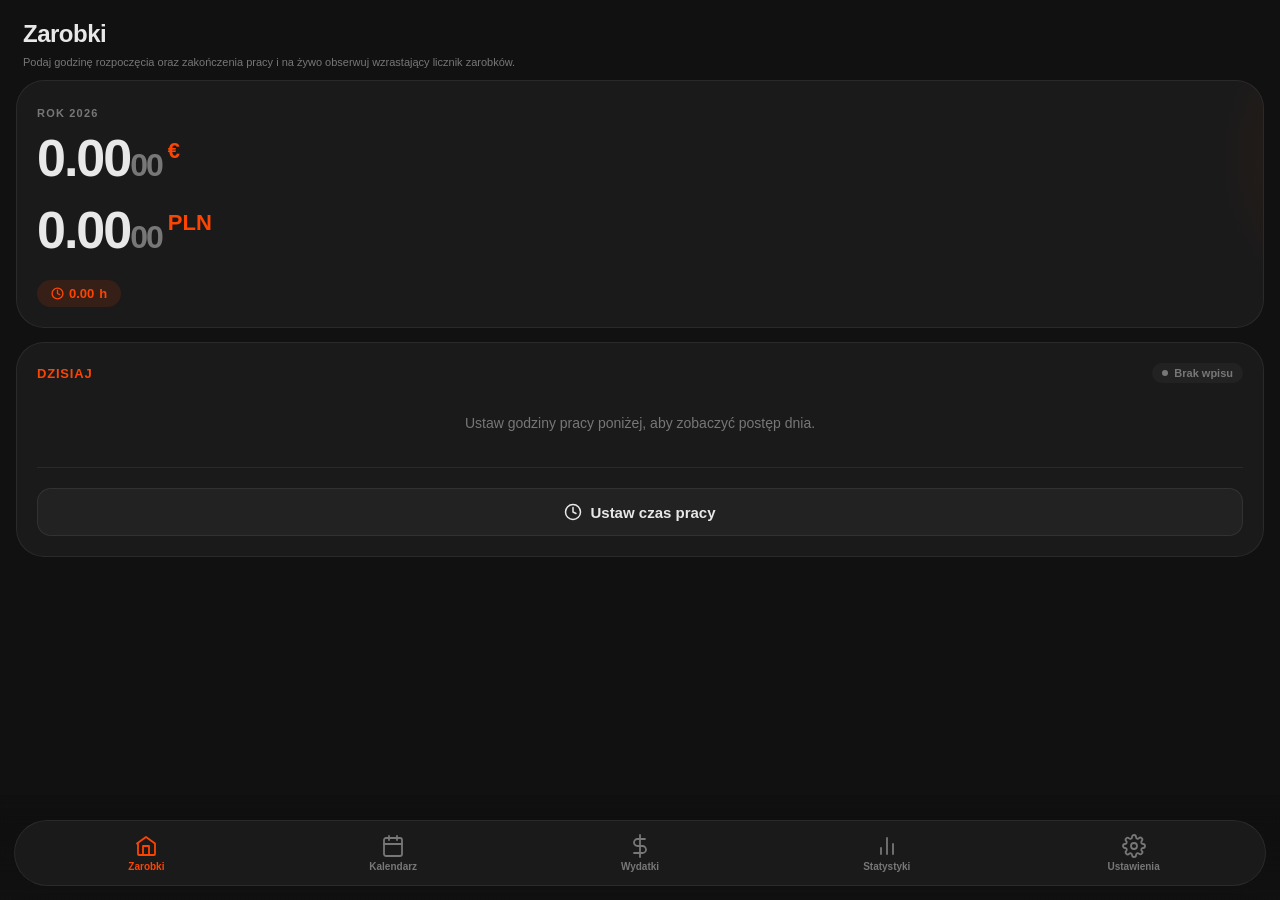
==== commit f3862628: "Update index.html" ====
--- a/index.html
+++ b/index.html
@@ -33,7 +33,7 @@
       --page-margin: 16px;
       --overlay: rgba(11,11,11,0.55);
       --shadow: 0 -12px 48px rgba(0,0,0,0.7);
-      --shadow-low 0 5px 48px rgba(0,0,0,0.7);
+      --shadow-low: 0 5px 48px rgba(0,0,0,0.7);
     }
 
     body.light {
@@ -45,7 +45,7 @@
       --border:   rgba(0,0,0,0.07);
       --thumb-bg: #ffffff;
       --thumb-ridge: rgba(0,0,0,0.35);
-      --overlay: rgba(ff,ff,ff,0.55);
+      --overlay: rgba(255,255,255,0.55);
       --shadow: 0 -12px 48px rgba(0,0,0,0.3);
       --shadow-low: 0 0px 14px rgba(0,0,0,0.3);
     }
@@ -223,6 +223,7 @@
     input[type="time"],
     input[type="date"],
     input[type="number"],
+    input[type="text"],
     select {
       width: 100%;
       padding: 12px 14px;
@@ -787,7 +788,6 @@
       margin: 0 auto 18px;
     }
 
-    /* ── NEW: Sheet date display ── */
     .sheet-date-display {
       display: flex;
       align-items: center;
@@ -796,14 +796,13 @@
       margin-bottom: 20px;
     }
 
-    /* Day box — styled like a calendar cell */
     .sheet-date-day-box {
       display: flex;
       flex-direction: column;
       align-items: center;
       justify-content: center;
       gap: 3px;
-     width: 48px;
+      width: 48px;
       height: 48px;
       background: var(--surface2);
       border: 1.5px solid var(--border);
@@ -837,7 +836,6 @@
       pointer-events: none;
     }
 
-    /* Month box — styled like the month select in the calendar header */
     .sheet-date-month-box {
       display: flex;
       align-items: center;
@@ -853,7 +851,6 @@
       min-width: 100px;
     }
 
-    /* Year box — styled like the year input in the calendar header */
     .sheet-date-year-box {
       display: flex;
       align-items: center;
@@ -870,7 +867,6 @@
       font-variant-numeric: tabular-nums;
     }
 
-    /* Multi-select variant — replace day box with a count pill */
     .sheet-date-multi-box {
       display: flex;
       align-items: center;
@@ -886,13 +882,10 @@
       gap: 6px;
     }
 
-    /* ── end new styles ── */
-
     .sheet-date {
       font-size: 17px; font-weight: 700;
       text-align: center; margin-bottom: 18px;
       color: var(--text);
-      /* keep for fallback / multi-select text */
     }
 
     .bottom-nav {
@@ -1319,6 +1312,204 @@
       border-radius: 24px;
       overflow: hidden;
       pointer-events: none;
+    }
+
+    /* ── EXPENSES PAGE STYLES ── */
+    .expenses-summary-card {
+      padding: 26px 20px 20px;
+      text-align: left;
+      position: relative;
+      overflow: hidden;
+    }
+    .expenses-summary-card::before {
+      content: '';
+      position: absolute;
+      top: -40%; right: -20%;
+      width: 350px; height: 350px;
+      pointer-events: none;
+    }
+
+    .expenses-big-number {
+      font-size: 44px;
+      font-weight: 800;
+      letter-spacing: -2px;
+      color: var(--text);
+      line-height: 1.2;
+      font-variant-numeric: tabular-nums;
+      margin-bottom: 4px;
+    }
+    .expenses-big-number .exp-symbol {
+      font-size: 20px;
+      font-weight: 600;
+      color: var(--accent);
+      vertical-align: super;
+      letter-spacing: 0;
+      margin-left: 4px;
+    }
+
+    .expenses-pln-line {
+      font-size: 22px;
+      font-weight: 700;
+      color: var(--muted);
+      font-variant-numeric: tabular-nums;
+      margin-bottom: 16px;
+    }
+    .expenses-pln-line .exp-pln-symbol {
+      font-size: 14px;
+      font-weight: 600;
+      color: var(--accent);
+      vertical-align: super;
+      margin-left: 3px;
+    }
+
+    .expenses-balance-row {
+      display: flex;
+      align-items: center;
+      gap: 8px;
+      padding: 10px 14px;
+      background: var(--surface2);
+      border-radius: var(--r-sm);
+      border: 1px solid var(--border);
+    }
+    .expenses-balance-label {
+      font-size: 12px;
+      font-weight: 700;
+      text-transform: uppercase;
+      letter-spacing: 0.5px;
+      color: var(--muted);
+    }
+    .expenses-balance-value {
+      font-size: 18px;
+      font-weight: 800;
+      font-variant-numeric: tabular-nums;
+      margin-left: auto;
+    }
+    .expenses-balance-value.positive { color: var(--text); }
+    .expenses-balance-value.negative { color: var(--accent); }
+
+    .expense-list-header {
+      display: flex;
+      padding: 0 4px 8px;
+      gap: 10px;
+    }
+    .expense-list-header span {
+      font-size: 12px;
+      font-weight: 700;
+      text-transform: uppercase;
+      letter-spacing: 0.5px;
+      color: var(--accent);
+    }
+    .expense-list-header span:first-child { flex: 1; }
+    .expense-list-header span:last-child { width: 110px; text-align: right; }
+
+    .expense-item-wrap {
+      position: relative;
+      overflow: hidden;
+      border-radius: var(--r-sm);
+      margin-bottom: 11px;
+      touch-action: pan-y;
+    }
+
+    .expense-item-bg {
+      position: absolute;
+      inset: 0;
+      display: flex;
+      align-items: center;
+      justify-content: flex-end;
+      padding: 0 20px;
+      background: var(--danger);
+      border-radius: var(--r-sm);
+      color: #fff;
+      pointer-events: none;
+      z-index: 0;
+      overflow: hidden;
+    }
+
+    .delete-label {
+      font-weight: 700;
+      font-size: 13px;
+      letter-spacing: 0.3px;
+      opacity: 0;
+      transform: translateX(10px);
+      transition: opacity 0.16s ease, transform 0.2s cubic-bezier(0.34,1.56,0.64,1);
+      will-change: opacity, transform;
+      position: absolute;
+    }
+    .delete-label-left {
+      left: 20px;
+      transform: translateX(-10px);
+    }
+    .delete-label-right {
+      right: 20px;
+    }
+    .delete-label.visible {
+      opacity: 1;
+      transform: translateX(0);
+    }
+
+    .expense-item {
+      position: relative;
+      display: flex;
+      align-items: center;
+      gap: 10px;
+      padding: 0;
+    background: var(--surface);
+    border: none;
+    border-radius: var(--r-sm);
+    box-shadow: none;
+    }
+    .expense-item.swiping {
+      transition: none;
+      box-shadow: 0 8px 28px rgba(0,0,0,0.22);
+      -webkit-user-select: none;
+      user-select: none;
+    }
+    .expense-item.removing {
+      transition: transform 0.25s cubic-bezier(0.22,1,0.36,1), opacity 0.25s ease;
+    }
+
+    .expense-item input[type="text"] {
+      flex: 1;
+      padding: 10px 12px;
+      font-size: 15px;
+      font-weight: 600;
+      min-width: 0;
+    }
+    .expense-item input[type="number"] {
+      width: 90px;
+      font-size: 15px;
+      font-weight: 600;
+      text-align: center;
+      padding: 10px 10px;
+    }
+
+    .expense-new-row {
+      display: flex;
+      align-items: center;
+      gap: 10px;
+      margin-bottom: 8px;
+    }
+    .expense-new-row input[type="text"] {
+      flex: 1;
+      padding: 10px 12px;
+      font-size: 15px;
+      min-width: 0;
+    }
+    .expense-new-row input[type="number"] {
+      width: 90px;
+      padding: 10px 12px;
+      font-weight: 600;
+      font-size: 15px;
+      text-align: center;
+      flex-shrink: 0;
+    }
+
+    .expense-item-wrap.collapsing {
+      animation: expenseCollapse 0.3s cubic-bezier(0.22,1,0.36,1) forwards;
+    }
+    @keyframes expenseCollapse {
+      from { max-height: 100px; opacity: 1; margin-bottom: 11px; }
+      to   { max-height: 0; opacity: 0; margin-bottom: 0; padding: 0; }
     }
   </style>
 </head>
@@ -1406,11 +1597,45 @@
     </div>
   </div>
 
+  <!-- ═══════════ EXPENSES PAGE ═══════════ -->
+  <div id="expensesPage" class="page">
+    <div class="title">
+      <h1>Wydatki</h1>
+      <p style="font-size: 11px; color: var(--muted); margin-top: -10px; margin-bottom: 12px;">Dodawaj wydatki i dodatkowe przychody (ujemne wartości). Przesuń wpis w bok, aby go usunąć.</p>
+    </div>
+
+    <div class="card expenses-summary-card stagger-card" data-stagger="0">
+      <div class="earnings-eyebrow">Suma wydatków</div>
+      <div class="expenses-big-number" id="expTotalEUR">0.00<span class="exp-symbol">€</span></div>
+      <div class="expenses-pln-line" id="expTotalPLN">0.00<span class="exp-pln-symbol">PLN</span></div>
+      <div class="expenses-balance-row">
+        <span class="expenses-balance-label">Bilans roczny</span>
+        <span class="expenses-balance-value positive" id="expBalance">0.00 €</span>
+      </div>
+      <div class="expenses-balance-row" style="margin-top: 8px;">
+        <span class="expenses-balance-label">Bilans roczny PLN</span>
+        <span class="expenses-balance-value positive" id="expBalancePLN">0.00 PLN</span>
+      </div>
+    </div>
+
+    <div class="card stagger-card" data-stagger="1">
+      <div class="expense-list-header">
+        <span>Nazwa</span>
+        <span>EUR</span>
+      </div>
+      <div id="expensesList"></div>
+      <div class="expense-new-row" id="expenseNewRow">
+        <input type="text" id="newExpenseName" placeholder="Nazwa wydatku...">
+        <input type="number" id="newExpenseAmount" placeholder="0.00" step="0.01">
+      </div>
+    </div>
+  </div>
+
   <div id="statsPage" class="page">
     <div class="title">
     <h1>Statystyki</h1>
     <p style="font-size: 11px; color: var(--muted); margin-top: -10px; margin-bottom: 12px;">Szczegółowe podsumowanie Twojej pracy i zarobków na przestrzeni czasu.</p>
-        </div>
+    </div>
 
     <div class="stagger-card" data-stagger="0">
       <div class="stats-grid" id="statsGrid"></div>
@@ -1423,10 +1648,10 @@
   </div>
 
   <div id="settingsPage" class="page">
-        <div class="title">
+    <div class="title">
     <h1>Ustawienia</h1>
     <p style="font-size: 11px; color: var(--muted); margin-top: -10px; margin-bottom: 12px;">Modyfikuj stawki godzinowe i kurs przewalutowania, dostosuj motyw lub eksportuj i importuj dane.</p>
-        </div>
+    </div>
 
     <div class="card settings-block stagger-card" data-stagger="0">
       <div class="field">
@@ -1512,7 +1737,7 @@
         <path d="M3 9.5L12 3l9 6.5V20a1 1 0 0 1-1 1H5a1 1 0 0 1-1-1V9.5z"/>
         <polyline points="9 21 9 12 15 12 15 21"/>
       </svg>
-      <span>Główna</span>
+      <span>Zarobki</span>
     </button>
     <button class="nav-btn" id="calendarPageBtn" onclick="showPage('calendarPage')">
       <svg viewBox="0 0 24 24">
@@ -1522,6 +1747,13 @@
         <line x1="3" y1="10" x2="21" y2="10"/>
       </svg>
       <span>Kalendarz</span>
+    </button>
+    <button class="nav-btn" id="expensesPageBtn" onclick="showPage('expensesPage')">
+      <svg viewBox="0 0 24 24">
+        <line x1="12" y1="1" x2="12" y2="23"/>
+        <path d="M17 5H9.5a3.5 3.5 0 0 0 0 7h5a3.5 3.5 0 0 1 0 7H6"/>
+      </svg>
+      <span>Wydatki</span>
     </button>
     <button class="nav-btn" id="statsPageBtn" onclick="showPage('statsPage')">
       <svg viewBox="0 0 24 24">
@@ -1543,10 +1775,7 @@
 <div class="sheet" id="bottomSheet">
   <div class="sheet-handle"></div>
 
-  <!-- NEW structured date display — replaces the old .sheet-date div -->
-  <div class="sheet-date-display" id="sheetDateDisplay">
-    <!-- populated by renderSheetDateDisplay() -->
-  </div>
+  <div class="sheet-date-display" id="sheetDateDisplay"></div>
 
   <div class="tp-error" id="sheetError">Godzina zakończenia musi być późniejsza niż rozpoczęcia!</div>
 
@@ -1629,6 +1858,7 @@
 });
 
 let workData   = {};
+let expensesData = []; // Array of { name: string, amount: number }
 let HOURLY_RATE = 11.17;
 let PLN_RATE    = 4.30;
 const GDRIVE_CLIENT_ID = 'YOUR_GOOGLE_CLIENT_ID.apps.googleusercontent.com';
@@ -1648,20 +1878,342 @@
 let sheetDragCurrentY = 0;
 let isDraggingSheet = false;
 
-// Polish month names (nominative — for display)
 const MONTH_NAMES_PL = [
   'Styczeń','Luty','Marzec','Kwiecień','Maj','Czerwiec',
   'Lipiec','Sierpień','Wrzesień','Październik','Listopad','Grudzień'
 ];
 
 // ================================================================
+//  EXPENSES LOGIC
+// ================================================================
+function loadExpenses() {
+  const stored = localStorage.getItem('expensesData');
+  if (stored) {
+    try { expensesData = JSON.parse(stored); } catch(e) { expensesData = []; }
+  }
+}
+
+function saveExpenses() {
+  localStorage.setItem('expensesData', JSON.stringify(expensesData));
+}
+
+function getExpensesTotal() {
+  // Positive amounts = expenses, negative amounts = extra income
+  let expenses = 0;
+  let extraIncome = 0;
+  for (const item of expensesData) {
+    if (item.amount >= 0) {
+      expenses += item.amount;
+    } else {
+      extraIncome += Math.abs(item.amount);
+    }
+  }
+  return { expenses, extraIncome, net: expenses - extraIncome };
+}
+
+function getYearlyEarnings() {
+  const selectedYear = getMainYear();
+  let totalEUR = 0;
+  for (const [date, data] of Object.entries(workData)) {
+    if (data.isDayOff) continue;
+    if (new Date(date).getFullYear() !== selectedYear) continue;
+    const s = new Date(`${date}T${data.startTime}`);
+    const e = new Date(`${date}T${data.endTime}`);
+    if (e < s) e.setDate(e.getDate() + 1);
+    totalEUR += ((e - s) / 3600000) * HOURLY_RATE;
+  }
+  return totalEUR;
+}
+
+function renderExpensesSummary() {
+  const { expenses, extraIncome, net } = getExpensesTotal();
+  const yearlyEarnings = getYearlyEarnings();
+  const balance = yearlyEarnings - net;
+
+  document.getElementById('expTotalEUR').innerHTML = `${net.toFixed(2)}<span class="exp-symbol">€</span>`;
+  document.getElementById('expTotalPLN').innerHTML = `${(net * PLN_RATE).toFixed(2)}<span class="exp-pln-symbol">PLN</span>`;
+  
+  const balEl = document.getElementById('expBalance');
+  balEl.textContent = `${balance.toFixed(2)} €`;
+  balEl.className = 'expenses-balance-value ' + (balance >= 0 ? 'positive' : 'negative');
+
+  const balancePLN = balance * PLN_RATE;
+  const balPlnEl = document.getElementById('expBalancePLN');
+  if (balPlnEl) {
+    balPlnEl.textContent = `${balancePLN.toFixed(2)} PLN`;
+    balPlnEl.className = 'expenses-balance-value ' + (balancePLN >= 0 ? 'positive' : 'negative');
+  }
+}
+
+function renderExpensesList() {
+  const listEl = document.getElementById('expensesList');
+  listEl.innerHTML = '';
+
+  expensesData.forEach((item, index) => {
+    const wrap = document.createElement('div');
+    wrap.className = 'expense-item-wrap';
+    wrap.dataset.index = index;
+
+    const bg = document.createElement('div');
+    bg.className = 'expense-item-bg';
+    bg.innerHTML = '<span class="delete-label delete-label-left">Usuń</span><span class="delete-label delete-label-right">Usuń</span>';
+
+    const row = document.createElement('div');
+    row.className = 'expense-item';
+
+    const nameInput = document.createElement('input');
+    nameInput.type = 'text';
+    nameInput.value = item.name;
+    nameInput.addEventListener('change', () => {
+      expensesData[index].name = nameInput.value;
+      saveExpenses();
+    });
+
+    const amountInput = document.createElement('input');
+    amountInput.type = 'number';
+    amountInput.step = '0.01';
+    amountInput.value = item.amount;
+    amountInput.addEventListener('change', () => {
+      expensesData[index].amount = parseFloat(amountInput.value) || 0;
+      saveExpenses();
+      renderExpensesSummary();
+    });
+
+    row.appendChild(nameInput);
+    row.appendChild(amountInput);
+    wrap.appendChild(bg);
+    wrap.appendChild(row);
+    listEl.appendChild(wrap);
+
+    // Swipe to delete
+    setupExpenseSwipe(wrap, row, index);
+  });
+}
+
+function setupExpenseSwipe(wrap, row, index) {
+  let startX = 0;
+  let startY = 0;
+  let currentX = 0;
+  let isSwiping = false;
+  let gestureChecked = false;
+  let isVertical = false;
+  let rafId = null;
+  let pendingDelta = 0;
+  let vibrated = false;
+
+  const bgEl = wrap.querySelector('.expense-item-bg');
+  const deleteLabelLeft  = bgEl ? bgEl.querySelector('.delete-label-left')  : null;
+  const deleteLabelRight = bgEl ? bgEl.querySelector('.delete-label-right') : null;
+
+  function getThreshold() { return wrap.offsetWidth * 0.35; }
+
+  function resetLabels() {
+    if (deleteLabelLeft)  deleteLabelLeft.classList.remove('visible');
+    if (deleteLabelRight) deleteLabelRight.classList.remove('visible');
+  }
+
+  function applyFrame(delta) {
+    // 60 FPS transform — scale up slightly while dragging for tactile lift
+    row.style.transform = `translateX(${delta}px) scale(1.01)`;
+
+    const t = getThreshold();
+    const progress = Math.min(Math.abs(delta) / t, 1);
+
+    // Progressive reveal of the correct "Usuń" label
+    if (progress > 0.18) {
+      if (delta > 0) {
+        if (deleteLabelLeft)  deleteLabelLeft.classList.add('visible');
+        if (deleteLabelRight) deleteLabelRight.classList.remove('visible');
+      } else {
+        if (deleteLabelRight) deleteLabelRight.classList.add('visible');
+        if (deleteLabelLeft)  deleteLabelLeft.classList.remove('visible');
+      }
+    } else {
+      resetLabels();
+    }
+
+    // Single haptic pulse when crossing the delete threshold
+    if (Math.abs(delta) >= t && !vibrated) {
+      vibrated = true;
+      if (navigator.vibrate) navigator.vibrate(8);
+    }
+    if (Math.abs(delta) < t * 0.85) {
+      vibrated = false;
+    }
+  }
+
+  function scheduleFrame() {
+    if (rafId) return;
+    rafId = requestAnimationFrame(() => {
+      rafId = null;
+      applyFrame(pendingDelta);
+    });
+  }
+
+  // ── Gesture starts on the WRAP so inputs are captured too ──────
+  wrap.addEventListener('touchstart', (e) => {
+    startX   = e.touches[0].clientX;
+    startY   = e.touches[0].clientY;
+    currentX = startX;
+    isSwiping      = false;
+    gestureChecked = false;
+    isVertical     = false;
+    vibrated       = false;
+    if (rafId) { cancelAnimationFrame(rafId); rafId = null; }
+    // Do NOT preventDefault here — allow tap-to-focus to work normally
+  }, { passive: true });
+
+  wrap.addEventListener('touchmove', (e) => {
+    if (isVertical) return; // vertical scroll — hands off
+
+    const touch = e.touches[0];
+    const dx = touch.clientX - startX;
+    const dy = touch.clientY - startY;
+
+    if (!gestureChecked) {
+      const adx = Math.abs(dx);
+      const ady = Math.abs(dy);
+      // Wait for enough movement to determine intent
+      if (adx > 8 || ady > 8) {
+        gestureChecked = true;
+        if (ady > adx) {
+          // Vertical intent → let the page scroll
+          isVertical = true;
+          return;
+        }
+        // Horizontal intent confirmed
+        isSwiping = true;
+        row.classList.add('swiping');
+        // Close keyboard if an input inside this row has focus
+        if (document.activeElement &&
+            document.activeElement.tagName === 'INPUT' &&
+            row.contains(document.activeElement)) {
+          document.activeElement.blur();
+        }
+      }
+      return; // still deciding — don't move anything yet
+    }
+
+    if (!isSwiping) return;
+
+    // Block scroll, text selection, and accidental input cursor movement
+    if (e.cancelable) e.preventDefault();
+
+    currentX = touch.clientX;
+    pendingDelta = currentX - startX;
+    scheduleFrame();
+  }, { passive: false });
+
+  wrap.addEventListener('touchend', () => {
+    if (rafId) { cancelAnimationFrame(rafId); rafId = null; }
+    if (!isSwiping) return;
+
+    row.classList.remove('swiping');
+    resetLabels();
+
+    const delta = currentX - startX;
+    const t = getThreshold();
+
+    if (Math.abs(delta) > t) {
+      // ── Delete path ───────────────────────────────────────────
+      const dir = delta > 0 ? 1 : -1;
+
+      // 1. Fly the row off screen
+      row.style.transition = 'transform 0.24s cubic-bezier(0.22,1,0.36,1), opacity 0.22s ease';
+      row.style.transform  = `translateX(${dir * (wrap.offsetWidth + 48)}px) scale(1)`;
+      row.style.opacity    = '0';
+
+      // 2. After row exits, collapse the wrapper with height animation
+      setTimeout(() => {
+        const h = wrap.getBoundingClientRect().height;
+        wrap.style.overflow     = 'hidden';
+        wrap.style.maxHeight    = h + 'px';
+        wrap.style.marginBottom = '11px';
+        void wrap.offsetHeight; // force reflow so transition fires
+
+        wrap.style.transition   = 'max-height 0.28s cubic-bezier(0.22,1,0.36,1), margin-bottom 0.26s cubic-bezier(0.22,1,0.36,1), opacity 0.22s ease';
+        wrap.style.maxHeight    = '0';
+        wrap.style.marginBottom = '0';
+        wrap.style.opacity      = '0';
+
+        wrap.addEventListener('transitionend', () => {
+          expensesData.splice(index, 1);
+          saveExpenses();
+          renderExpensesList();
+          renderExpensesSummary();
+        }, { once: true });
+      }, 190);
+
+    } else {
+      // ── Spring-back path ──────────────────────────────────────
+      row.style.transition = 'transform 0.42s cubic-bezier(0.34,1.56,0.64,1), box-shadow 0.3s ease';
+      row.style.transform  = 'translateX(0) scale(1)';
+      setTimeout(() => {
+        row.style.transition = '';
+        row.style.transform  = '';
+      }, 440);
+    }
+
+    isSwiping = false;
+  });
+
+  wrap.addEventListener('touchcancel', () => {
+    if (rafId) { cancelAnimationFrame(rafId); rafId = null; }
+    row.classList.remove('swiping');
+    resetLabels();
+    row.style.transition = 'transform 0.42s cubic-bezier(0.34,1.56,0.64,1)';
+    row.style.transform  = 'translateX(0) scale(1)';
+    setTimeout(() => { row.style.transition = ''; row.style.transform = ''; }, 440);
+    isSwiping = false;
+  });
+}
+
+function setupNewExpenseRow() {
+  const nameInput = document.getElementById('newExpenseName');
+  const amountInput = document.getElementById('newExpenseAmount');
+
+  function tryAddExpense() {
+    const name = nameInput.value.trim();
+    const amount = parseFloat(amountInput.value);
+    if (name && !isNaN(amount)) {
+      expensesData.push({ name, amount });
+      saveExpenses();
+      nameInput.value = '';
+      amountInput.value = '';
+      renderExpensesList();
+      renderExpensesSummary();
+      // Focus name for next entry
+      setTimeout(() => nameInput.focus(), 50);
+    }
+  }
+
+  amountInput.addEventListener('keydown', (e) => {
+    if (e.key === 'Enter') {
+      e.preventDefault();
+      tryAddExpense();
+    }
+  });
+
+  nameInput.addEventListener('keydown', (e) => {
+    if (e.key === 'Enter') {
+      e.preventDefault();
+      amountInput.focus();
+    }
+  });
+
+  // Also add on blur of amount if both filled
+  amountInput.addEventListener('blur', () => {
+    const name = nameInput.value.trim();
+    const amount = parseFloat(amountInput.value);
+    if (name && !isNaN(amount)) {
+      tryAddExpense();
+    }
+  });
+}
+
+// ================================================================
 //  SHEET DATE DISPLAY
 // ================================================================
-
-/**
- * Compute the live hours badge text from the two pickers.
- * Returns a string like "7.5h" / "8h" / "" when times are invalid/equal.
- */
 function sheetLiveHoursText() {
   const s = TP_INSTANCES['sheet-start'];
   const e = TP_INSTANCES['sheet-end'];
@@ -1678,15 +2230,10 @@
   return h % 1 === 0 ? `${Math.floor(h)}h` : `${h.toFixed(1)}h`;
 }
 
-/**
- * Render or update the structured date display inside the sheet.
- * Called once when the sheet opens and again whenever sliders move.
- */
 function renderSheetDateDisplay() {
   const container = document.getElementById('sheetDateDisplay');
   if (!container) return;
 
-  // ── Multi-select mode ──────────────────────────────────────────
   if (!sheetDate && selectedDates.size > 1) {
     container.innerHTML = `
       <div class="sheet-date-multi-box">
@@ -1699,13 +2246,11 @@
     return;
   }
 
-  // ── Single-date mode ───────────────────────────────────────────
   if (!sheetDate) return;
 
-  // Parse the ISO date string (YYYY-MM-DD) without timezone pitfalls
   const parts = sheetDate.split('-');
   const dayNum   = parseInt(parts[2], 10);
-  const monthIdx = parseInt(parts[1], 10) - 1; // 0-based
+  const monthIdx = parseInt(parts[1], 10) - 1;
   const year     = parseInt(parts[0], 10);
 
   const monthName = MONTH_NAMES_PL[monthIdx];
@@ -1722,14 +2267,9 @@
     <div class="sheet-date-year-box">${year}</div>`;
 }
 
-/**
- * Update only the live hours badge — called on every picker change
- * so we avoid re-rendering the whole header unnecessarily.
- */
 function updateSheetLiveBadge() {
   const badge = document.getElementById('sheetLiveBadge');
   if (!badge) {
-    // Badge doesn't exist yet (multi-select or not rendered) — do a full render
     renderSheetDateDisplay();
     return;
   }
@@ -1783,6 +2323,20 @@
 window.addEventListener('popstate', (e) => {
   if (isHandlingPopstate) return;
   isHandlingPopstate = true;
+
+  // If on mainPage (Zarobki) with no sheet open, close the app
+  if (!sheetIsOpen && activePage === 'mainPage') {
+    isHandlingPopstate = false;
+    // Let the browser handle it — this will close/go back
+    // We need to not prevent it, so we do nothing here
+    // But since we replaced state, we need to actually close
+    window.close();
+    // Fallback: navigate away
+    if (!window.closed) {
+      history.back();
+    }
+    return;
+  }
 
   if (sheetIsOpen) {
     sheetIsOpen = false;
@@ -2053,7 +2607,6 @@
   if (inst.onChange) inst.onChange(tpGetTime(inst));
   tpUpdateSlider(inst);
   validatePickers();
-  // Update the live badge in the sheet header
   updateSheetLiveBadge();
 }
 
@@ -2170,7 +2723,6 @@
     tpRender(inst);
     if (inst.onChange) inst.onChange(tpGetTime(inst));
     validatePickers();
-    // Update the live badge as the slider moves
     updateSheetLiveBadge();
   }
 
@@ -2728,18 +3280,22 @@
 window.addEventListener('load', () => {
   loadRates();
   loadTheme();
+  loadExpenses();
   workData = JSON.parse(localStorage.getItem('workData') || '{}');
   const now = new Date();
   document.getElementById('mainYearInput').value = now.getFullYear();
   initCalendar();
   setupCalendarSelection(); 
   setupSheetSwipeToDismiss();
+  setupNewExpenseRow();
 
   tpCreate('sheet-start', () => {});
   tpCreate('sheet-end',   () => {});
 
   recalc();
   renderRecentEntries();
+  renderExpensesList();
+  renderExpensesSummary();
   
   initHistory();
   
@@ -2773,6 +3329,7 @@
   if (!isNaN(r) && r > 0) { HOURLY_RATE = r; localStorage.setItem('hourlyRate', r); }
   if (!isNaN(p) && p > 0) { PLN_RATE    = p; localStorage.setItem('plnRate',    p); }
   recalc();
+  renderExpensesSummary();
   toast('Stawki zapisane!');
 }
 
@@ -2780,6 +3337,8 @@
 //  PAGES
 // ================================================================
 let activePage = 'mainPage';
+
+const PAGE_ORDER = ['mainPage', 'calendarPage', 'expensesPage', 'statsPage', 'settingsPage'];
 
 function showPageWithoutHistory(id) {
   document.querySelectorAll('.page').forEach(p => p.classList.remove('active'));
@@ -2799,6 +3358,11 @@
   }
 
   if (id === 'calendarPage') renderRecentEntries();
+
+  if (id === 'expensesPage') {
+    renderExpensesList();
+    renderExpensesSummary();
+  }
 
   requestAnimationFrame(() => {
     triggerStaggeredEntrance(id);
@@ -3176,7 +3740,6 @@
   }
   validatePickers();
 
-  // Render the new structured date header
   renderSheetDateDisplay();
 
   document.getElementById('sheetDelete').style.display = data ? 'inline-flex' : 'none';
@@ -3203,7 +3766,6 @@
   tpSetTime(e, prev.end,   { silent: true });
   validatePickers();
 
-  // Render multi-select header
   renderSheetDateDisplay();
 
   document.getElementById('sheetDelete').textContent = 'Usuń';
@@ -3331,7 +3893,7 @@
   setSyncStatus('syncing');
   try {
     const token   = gapi?.client?.getToken()?.access_token;
-    const payload = JSON.stringify({ workData, savedAt: new Date().toISOString() });
+    const payload = JSON.stringify({ workData, expensesData, hourlyRate: HOURLY_RATE, plnRate: PLN_RATE, savedAt: new Date().toISOString() });
     const headers = { Authorization: `Bearer ${token}`, 'Content-Type': 'application/json' };
     if (!gdriveFileId) gdriveFileId = await gdriveFindFile(token);
     if (gdriveFileId) {
@@ -3360,7 +3922,14 @@
     if (remote.savedAt > local) {
       if (confirm(`Nowsze dane na Drive z ${new Date(remote.savedAt).toLocaleString('pl')}. Zastąpić lokalne?`)) {
         workData = remote.workData;
-        persist(); recalc(); renderCalendar(); renderRecentEntries(); toast('Przywrócono z Drive!');
+        if (remote.expensesData) { expensesData = remote.expensesData; saveExpenses(); }
+        if (remote.hourlyRate) { HOURLY_RATE = remote.hourlyRate; localStorage.setItem('hourlyRate', HOURLY_RATE); }
+        if (remote.plnRate) { PLN_RATE = remote.plnRate; localStorage.setItem('plnRate', PLN_RATE); }
+        document.getElementById('hourlyRateInput').value = HOURLY_RATE;
+        document.getElementById('plnRateInput').value = PLN_RATE;
+        persist(); recalc(); renderCalendar(); renderRecentEntries();
+        renderExpensesList(); renderExpensesSummary();
+        toast('Przywrócono z Drive!');
       }
     } else { toast('Dane lokalne są aktualne'); }
   } catch { toast('Błąd pobierania z Drive'); }
@@ -3424,7 +3993,14 @@
 }
 
 function backupData() {
-  const payload = JSON.stringify({ workData, savedAt: new Date().toISOString(), version: 2 }, null, 2);
+  const payload = JSON.stringify({
+    workData,
+    expensesData,
+    hourlyRate: HOURLY_RATE,
+    plnRate: PLN_RATE,
+    savedAt: new Date().toISOString(),
+    version: 3
+  }, null, 2);
   dlBlob(payload, 'kalkulator_backup.json', 'application/json');
 }
 
@@ -3438,7 +4014,22 @@
     try {
       const parsed = JSON.parse(ev.target.result);
       workData = parsed.workData || parsed;
+      if (parsed.expensesData) {
+        expensesData = parsed.expensesData;
+        saveExpenses();
+      }
+      if (parsed.hourlyRate) {
+        HOURLY_RATE = parsed.hourlyRate;
+        localStorage.setItem('hourlyRate', HOURLY_RATE);
+      }
+      if (parsed.plnRate) {
+        PLN_RATE = parsed.plnRate;
+        localStorage.setItem('plnRate', PLN_RATE);
+      }
+      document.getElementById('hourlyRateInput').value = HOURLY_RATE;
+      document.getElementById('plnRateInput').value = PLN_RATE;
       persist(); recalc(); renderCalendar(); renderRecentEntries();
+      renderExpensesList(); renderExpensesSummary();
       toast('Dane przywrócone!');
     } catch { toast('Błąd pliku JSON'); }
   };
@@ -3464,8 +4055,6 @@
 let swipeIsSwiping = false;
 let swipeIsVertical = false;
 let swipeNavigated = false;
-
-const PAGE_ORDER = ['mainPage', 'calendarPage', 'statsPage', 'settingsPage'];
 
 function setupSwipeNavigation() {
   const pages = document.querySelectorAll('.page');
@@ -3601,7 +4190,8 @@
     
     if (current.classList?.contains('sheet') ||
         current.id === 'calendar' ||
-        current.id === 'bottomSheet') {
+        current.id === 'bottomSheet' ||
+        current.classList?.contains('expense-item')) {
       return true;
     }
     
